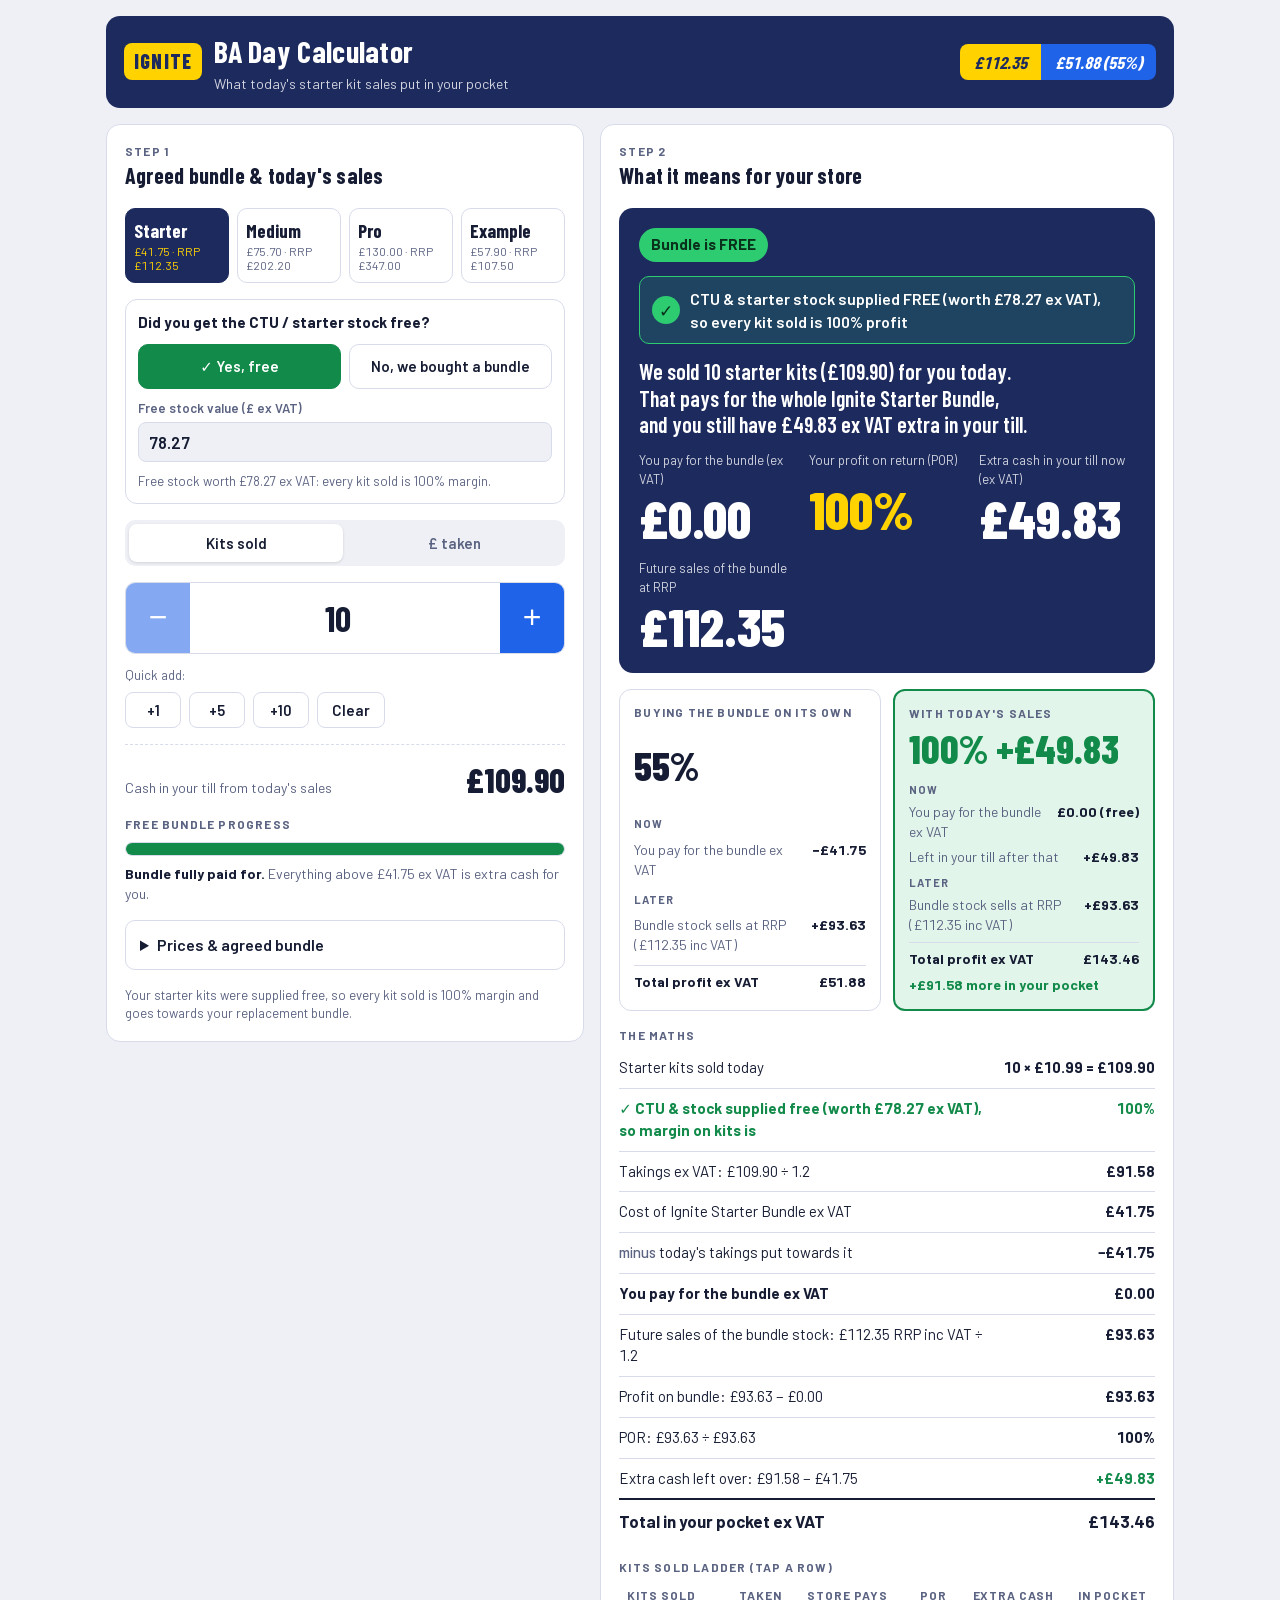
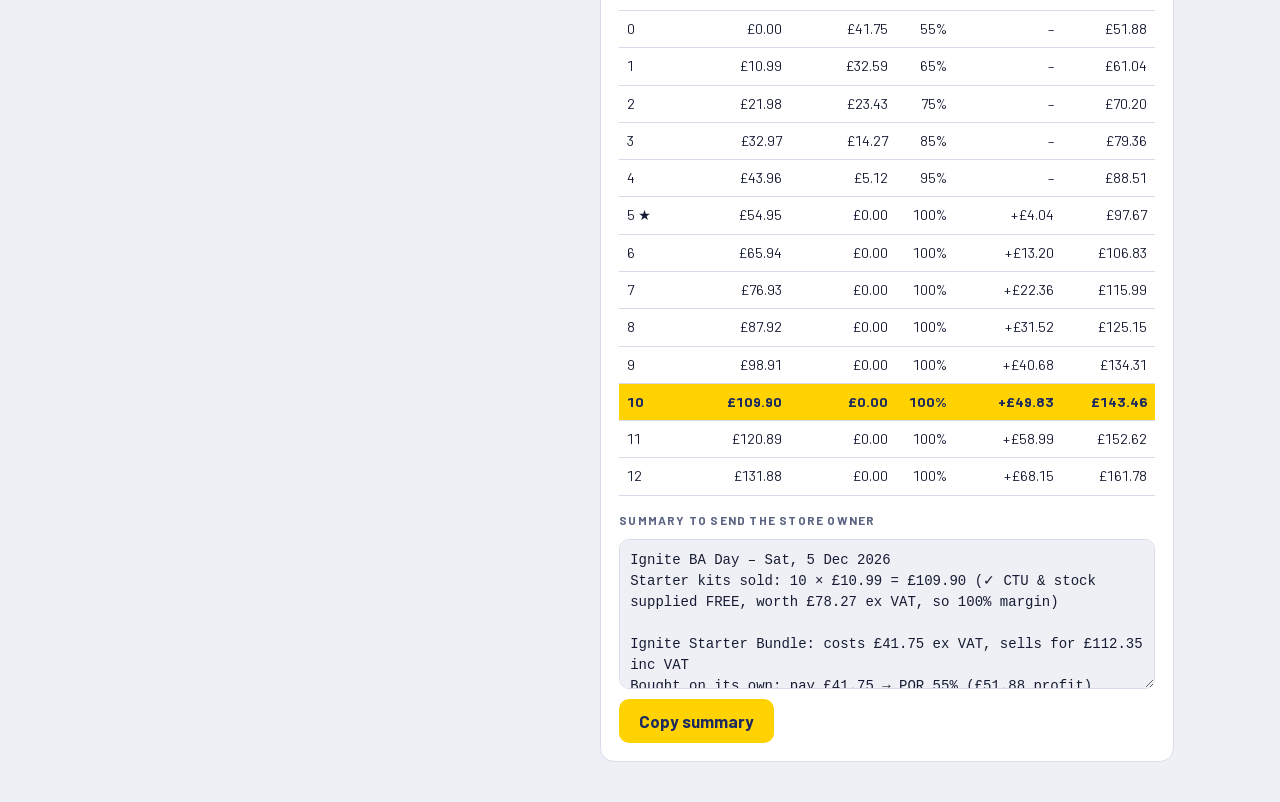
==== index.html @ 47bc9b34 "Split profit into cash now and future bundle sales at RRP The comparison cards now show what happens" ====
<!doctype html>
<html lang="en-GB">
<head>
<meta charset="utf-8">
<meta name="viewport" content="width=device-width, initial-scale=1, viewport-fit=cover">
<meta name="description" content="Ignite BA Day Calculator: what today's starter kit sales put in the retailer's pocket.">
<meta name="theme-color" content="#1d2a5e">
<meta name="mobile-web-app-capable" content="yes">
<meta name="apple-mobile-web-app-capable" content="yes">
<meta name="apple-mobile-web-app-title" content="BA Day">
<meta name="apple-mobile-web-app-status-bar-style" content="black-translucent">
<link rel="manifest" href="manifest.webmanifest">
<link rel="icon" type="image/png" sizes="32x32" href="icons/favicon-32.png">
<link rel="apple-touch-icon" href="icons/apple-touch-icon.png">
<link rel="stylesheet" href="fonts/fonts.css">
<style>
/* Keep content clear of the iPad status bar and home indicator when opened from the Home Screen. */
:root { padding: env(safe-area-inset-top, 0px) env(safe-area-inset-right, 0px) env(safe-area-inset-bottom, 0px) env(safe-area-inset-left, 0px); background: #1d2a5e; }
html, body { -webkit-text-size-adjust: 100%; }
button { touch-action: manipulation; }
</style>
</head>
<body>
<title>Ignite BA Day Calculator</title>
<style>
/* Layout: shop-floor tool. One column on phone, two on tablet: input on the left, the retailer's result on the right. */
:root {
  --navy: #1d2a5e;
  --navy-ink: #ffffff;
  --yellow: #ffd200;
  --yellow-ink: #1d2a5e;
  --blue: #1f63e8;
  --bg: #eef0f6;
  --surface: #ffffff;
  --fg: #161c33;
  --muted: #5b6382;
  --line: #d8dcea;
  --good: #128a4a;
  --good-bg: #e2f5ea;
  --warn: #9a5b00;
  --display: "Barlow Condensed", "Arial Narrow", "Roboto Condensed", sans-serif;
  --body: "Barlow", "Segoe UI", system-ui, -apple-system, sans-serif;
  --r: 14px;
}
@media (prefers-color-scheme: dark) {
  :root:not([data-theme="light"]) {
    --navy: #16204a; --navy-ink: #ffffff; --yellow: #ffd200; --yellow-ink: #16204a; --blue: #5b8dff;
    --bg: #0d1226; --surface: #161d38; --fg: #eef0fa; --muted: #9aa2c4; --line: #2a3359;
    --good: #4fd48a; --good-bg: #133626; --warn: #f2b84b; color-scheme: dark;
  }
}
:root[data-theme="dark"] {
  --navy: #16204a; --navy-ink: #ffffff; --yellow: #ffd200; --yellow-ink: #16204a; --blue: #5b8dff;
  --bg: #0d1226; --surface: #161d38; --fg: #eef0fa; --muted: #9aa2c4; --line: #2a3359;
  --good: #4fd48a; --good-bg: #133626; --warn: #f2b84b; color-scheme: dark;
}
* { box-sizing: border-box; }
[hidden] { display: none !important; }
body { background: var(--bg); color: var(--fg); font-family: var(--body); font-size: 16px; line-height: 1.45; margin: 0; }
.num { font-variant-numeric: tabular-nums; }
.wrap { max-width: 1100px; margin: 0 auto; padding-inline: 16px; padding-block: 16px 40px; display: grid; gap: 16px; }

header.bar { background: var(--navy); color: var(--navy-ink); border-radius: var(--r); padding: 14px 18px; display: flex; align-items: center; justify-content: space-between; gap: 12px; flex-wrap: wrap; }
.brand { display: flex; align-items: center; gap: 12px; }
.mark { background: var(--yellow); color: var(--yellow-ink); font-family: var(--display); font-weight: 800; font-size: 20px; letter-spacing: .06em; padding: 4px 10px; border-radius: 8px; }
header h1 { font-family: var(--display); font-weight: 700; font-size: clamp(22px, 4vw, 30px); margin: 0; letter-spacing: .01em; text-wrap: balance; }
header p { margin: 0; opacity: .8; font-size: 14px; }
.chips { display: flex; gap: 0; border-radius: 8px; overflow: hidden; font-family: var(--display); font-weight: 700; font-style: italic; font-size: 17px; }
.chips span { padding: 6px 14px; }
.chips .rrp { background: var(--yellow); color: var(--yellow-ink); }
.chips .mar { background: var(--blue); color: #fff; }

.grid { display: grid; gap: 16px; grid-template-columns: 1fr; }
@media (min-width: 860px) { .grid { grid-template-columns: minmax(0, 5fr) minmax(0, 6fr); align-items: start; } }

.panel { background: var(--surface); border: 1px solid var(--line); border-radius: var(--r); padding: 18px; display: grid; gap: 16px; min-width: 0; }
.panel h2 { font-family: var(--display); font-weight: 700; font-size: 22px; margin: 0; letter-spacing: .01em; }
.eyebrow { font-size: 12px; font-weight: 700; letter-spacing: .1em; text-transform: uppercase; color: var(--muted); }

.mode { display: grid; grid-template-columns: 1fr 1fr; background: var(--bg); border-radius: 10px; padding: 4px; gap: 4px; }
.mode button { border: 0; background: transparent; color: var(--muted); font: 600 15px var(--body); padding: 10px; border-radius: 8px; cursor: pointer; }
.mode button[aria-pressed="true"] { background: var(--surface); color: var(--fg); box-shadow: 0 1px 3px rgba(0,0,0,.12); }

.presets { display: grid; grid-template-columns: repeat(4, minmax(0, 1fr)); gap: 8px; }
@media (max-width: 520px) { .presets { grid-template-columns: repeat(2, minmax(0, 1fr)); } }
.presets button { border: 1px solid var(--line); background: var(--surface); color: var(--fg); border-radius: 10px; padding: 10px 8px; cursor: pointer; display: grid; gap: 2px; text-align: left; font-family: var(--body); }
.presets button b { font: 700 19px var(--display); }
.presets button span { font-size: 12px; color: var(--muted); font-variant-numeric: tabular-nums; }
.presets button[aria-pressed="true"] { background: var(--navy); color: var(--navy-ink); border-color: var(--navy); }
.presets button[aria-pressed="true"] span { color: var(--yellow); }
.presets.bought { grid-template-columns: repeat(3, minmax(0, 1fr)); }
.fields label.check { display: flex; align-items: center; gap: 8px; color: var(--fg); font-weight: 500; font-size: 14px; }
.fields label.check input { width: 20px; height: 20px; }
.ctu { display: grid; gap: 10px; border: 1px solid var(--line); border-radius: 12px; padding: 12px; }
.ctu .q { font-weight: 700; font-size: 15px; }
.yn { display: grid; grid-template-columns: 1fr 1fr; gap: 8px; }
.yn button { border: 1px solid var(--line); background: var(--surface); color: var(--fg); font: 600 15px var(--body); padding: 12px 8px; border-radius: 10px; cursor: pointer; }
.yn button[aria-pressed="true"].yes { background: var(--good); border-color: var(--good); color: #fff; }
.yn button[aria-pressed="true"].no { background: var(--navy); border-color: var(--navy); color: var(--navy-ink); }
.ctu .fields { padding-bottom: 0; }
.ctu .hint { margin: 0; font-size: 13px; color: var(--muted); }
.freetick { display: flex; align-items: center; gap: 10px; background: rgba(46, 204, 113, .16); border: 1px solid #2ecc71; border-radius: 10px; padding: 10px 12px; font-weight: 600; }
.freetick .tk { flex: none; width: 28px; height: 28px; border-radius: 50%; background: #2ecc71; color: #08301a; display: grid; place-items: center; font-weight: 800; font-size: 17px; }
.maths tr.tick td { color: var(--good); font-weight: 700; }
.maths tr.minus td:last-child { color: var(--warn); }
.stepper { display: grid; grid-template-columns: 64px minmax(0, 1fr) 64px; border-radius: 10px; overflow: hidden; border: 1px solid var(--line); height: 72px; }
.stepper button { border: 0; background: var(--blue); color: #fff; font-size: 32px; font-weight: 500; cursor: pointer; }
.stepper button.minus { opacity: .55; }
.stepper button.minus:hover, .stepper button.minus:focus-visible { opacity: 1; }
.stepper input { border: 0; text-align: center; font: 700 36px var(--display); color: var(--fg); background: var(--surface); width: 100%; min-width: 0; }
.money-in { display: flex; align-items: center; border: 1px solid var(--line); border-radius: 10px; height: 72px; padding-inline: 16px; background: var(--surface); }
.money-in span { font: 700 32px var(--display); color: var(--muted); }
.money-in input { border: 0; background: transparent; font: 700 36px var(--display); color: var(--fg); width: 100%; min-width: 0; padding-left: 6px; }
.quick { display: flex; flex-wrap: wrap; gap: 8px; align-items: center; }
.quick small { color: var(--muted); width: 100%; font-size: 13px; }
.quick button { border: 1px solid var(--line); background: var(--surface); color: var(--fg); font: 600 15px var(--body); padding: 8px 14px; border-radius: 8px; cursor: pointer; min-width: 56px; }
.quick button:hover { border-color: var(--blue); }
button:focus-visible, input:focus-visible { outline: 3px solid var(--yellow); outline-offset: 2px; }

.takings { display: flex; justify-content: space-between; align-items: baseline; gap: 12px; border-top: 1px dashed var(--line); padding-top: 14px; flex-wrap: wrap; }
.takings b { font: 800 34px var(--display); }
.takings span { color: var(--muted); font-size: 14px; }

.progress { display: grid; gap: 8px; }
.track { height: 14px; background: var(--bg); border-radius: 99px; overflow: hidden; border: 1px solid var(--line); }
.fill { height: 100%; background: var(--yellow); width: 0; transition: width .35s ease; }
.fill.done { background: var(--good); }
.progress p { margin: 0; font-size: 14px; color: var(--muted); }
.progress p strong { color: var(--fg); }

details.settings { border: 1px solid var(--line); border-radius: 10px; padding: 0 14px; }
details.settings summary { cursor: pointer; padding: 12px 0; font-weight: 600; }
.fields { display: grid; grid-template-columns: repeat(auto-fit, minmax(140px, 1fr)); gap: 12px; padding-bottom: 14px; }
.fields label { display: grid; gap: 4px; font-size: 13px; color: var(--muted); font-weight: 600; }
.fields input { font: 600 17px var(--body); padding: 9px 10px; border-radius: 8px; border: 1px solid var(--line); background: var(--bg); color: var(--fg); width: 100%; min-width: 0; }
.fields .full { grid-column: 1 / -1; }
.reset { justify-self: start; border: 0; background: none; color: var(--blue); font: 600 14px var(--body); cursor: pointer; padding: 0 0 12px; }

/* Result */
.hero { background: var(--navy); color: var(--navy-ink); border-radius: var(--r); padding: 20px; display: grid; gap: 14px; }
.hero .eyebrow { color: var(--yellow); }
.hero-row { display: grid; grid-template-columns: repeat(auto-fit, minmax(150px, 1fr)); gap: 14px; }
.stat { display: grid; gap: 2px; }
.stat .k { font-size: 13px; opacity: .8; }
.stat .v { font: 800 clamp(38px, 7vw, 54px) / 1 var(--display); }
.stat .v.y { color: var(--yellow); }
.status { display: inline-flex; align-items: center; gap: 8px; font-weight: 700; padding: 6px 12px; border-radius: 99px; background: var(--yellow); color: var(--yellow-ink); justify-self: start; font-size: 15px; }
.status.free { background: #2ecc71; color: #08301a; }
.headline { font-family: var(--display); font-weight: 600; font-size: 22px; line-height: 1.2; margin: 0; text-wrap: balance; }

.compare { display: grid; grid-template-columns: 1fr 1fr; gap: 12px; }
.cmp { border: 1px solid var(--line); border-radius: 12px; padding: 14px; display: grid; gap: 6px; min-width: 0; }
.cmp.today { border: 2px solid var(--good); background: var(--good-bg); }
.cmp .por { font: 800 40px / 1 var(--display); }
.cmp.today .por { color: var(--good); }
.cmp .meta { font-size: 13px; color: var(--muted); }
.cmp .lines { display: grid; gap: 4px; font-size: 14px; margin: 4px 0 0; }
.cmp .lines div { display: flex; justify-content: space-between; gap: 10px; }
.cmp .lines dt { color: var(--muted); }
.cmp .lines dd { margin: 0; font-weight: 700; white-space: nowrap; }
.cmp .lines .when { font-size: 11px; font-weight: 700; letter-spacing: .08em; text-transform: uppercase; color: var(--muted); margin-top: 4px; }
.cmp .lines .tot { border-top: 1px solid var(--line); padding-top: 6px; margin-top: 2px; }
.cmp .lines .tot dt { color: var(--fg); font-weight: 700; }
.cmp .lift { font-weight: 700; color: var(--good); font-size: 14px; }

.maths { width: 100%; border-collapse: collapse; font-size: 15px; }
.maths td { padding: 9px 0; border-bottom: 1px solid var(--line); vertical-align: top; }
.maths td:last-child { text-align: right; font-weight: 700; white-space: nowrap; padding-left: 12px; }
.maths tr.total td { border-bottom: 0; border-top: 2px solid var(--fg); font-size: 17px; }
.maths .op { color: var(--muted); font-weight: 500; }
.maths tr.plus td:last-child { color: var(--good); }

.ladder-wrap { overflow-x: auto; }
.ladder { width: 100%; border-collapse: collapse; font-size: 14px; min-width: 460px; }
.ladder th { text-align: right; font-size: 12px; text-transform: uppercase; letter-spacing: .08em; color: var(--muted); padding: 6px 8px; border-bottom: 1px solid var(--line); }
.ladder th:first-child, .ladder td:first-child { text-align: left; }
.ladder td { text-align: right; padding: 8px; border-bottom: 1px solid var(--line); }
.ladder tr.cur td { background: var(--yellow); color: var(--yellow-ink); font-weight: 700; }
.ladder tr { cursor: pointer; }
.ladder tr:hover td { background: var(--bg); }
.ladder tr.cur:hover td { background: var(--yellow); }

.share { display: flex; gap: 10px; flex-wrap: wrap; align-items: center; }
.btn { border: 0; background: var(--yellow); color: var(--yellow-ink); font: 700 17px var(--body); padding: 12px 20px; border-radius: 10px; cursor: pointer; }
.btn.ghost { background: transparent; color: var(--fg); border: 1px solid var(--line); }
.toast { font-size: 14px; color: var(--good); font-weight: 600; }
textarea#summary { width: 100%; min-height: 150px; font: 14px/1.5 ui-monospace, Menlo, Consolas, monospace; border: 1px solid var(--line); border-radius: 10px; padding: 10px; background: var(--bg); color: var(--fg); resize: vertical; }
.note { font-size: 13px; color: var(--muted); margin: 0; }
@media (prefers-reduced-motion: reduce) { .fill { transition: none; } }
@media (max-width: 420px) { .compare { grid-template-columns: 1fr; } }
</style>

<div class="wrap">
  <header class="bar">
    <div class="brand">
      <span class="mark">IGNITE</span>
      <div>
        <h1>BA Day Calculator</h1>
        <p>What today's starter kit sales put in your pocket</p>
      </div>
    </div>
    <div class="chips num" aria-label="Agreed bundle">
      <span class="rrp" id="chipRrp">£107.50</span><span class="mar" id="chipMar">£49.60 (46%)</span>
    </div>
  </header>

  <div class="grid">
    <!-- INPUT -->
    <section class="panel" aria-labelledby="inTitle">
      <div>
        <div class="eyebrow">Step 1</div>
        <h2 id="inTitle">Agreed bundle &amp; today's sales</h2>
      </div>

      <div class="presets" role="group" aria-label="Agreed bundle">
        <button type="button" data-preset="starter"><b>Starter</b><span>£41.75 · RRP £112.35</span></button>
        <button type="button" data-preset="medium"><b>Medium</b><span>£75.70 · RRP £202.20</span></button>
        <button type="button" data-preset="pro"><b>Pro</b><span>£130.00 · RRP £347.00</span></button>
        <button type="button" data-preset="example"><b>Example</b><span>£57.90 · RRP £107.50</span></button>
      </div>

      <div class="ctu">
        <div class="q">Did you get the CTU / starter stock free?</div>
        <div class="yn" role="group" aria-label="Was the CTU stock free">
          <button type="button" class="yes" id="freeYes" aria-pressed="true">✓ Yes, free</button>
          <button type="button" class="no" id="freeNo" aria-pressed="false">No, we bought a bundle</button>
        </div>
        <div class="fields" id="freeFields">
          <label><span>Free stock value (£<span class="vatlbl"> ex VAT</span>)</span>
            <input id="ctuCost" type="number" inputmode="decimal" step="0.01" min="0" value="78.27">
          </label>
        </div>
        <div id="boughtBox" hidden style="display:grid;gap:8px">
          <div class="q">Which bundle did you buy?</div>
          <div class="presets bought" role="group" aria-label="Bundle the store bought">
            <button type="button" data-bought="starter"><b>Starter</b><span>£41.75 · 55%</span></button>
            <button type="button" data-bought="medium"><b>Medium</b><span>£75.70 · 55%</span></button>
            <button type="button" data-bought="pro"><b>Pro</b><span>£130.00 · 55%</span></button>
          </div>
        </div>
        <p class="hint" id="ctuHint"></p>
      </div>

      <div class="mode" role="group" aria-label="How to enter sales">
        <button type="button" id="modeKits" aria-pressed="true">Kits sold</button>
        <button type="button" id="modeCash" aria-pressed="false">£ taken</button>
      </div>

      <div id="kitsBox" class="stack" style="display:grid;gap:12px">
        <div class="stepper">
          <button type="button" class="minus" id="kitMinus" aria-label="One less kit">−</button>
          <input id="kits" type="number" inputmode="numeric" min="0" step="1" value="10" aria-label="Starter kits sold">
          <button type="button" id="kitPlus" aria-label="One more kit">+</button>
        </div>
        <div class="quick">
          <small>Quick add:</small>
          <button type="button" data-add="1">+1</button>
          <button type="button" data-add="5">+5</button>
          <button type="button" data-add="10">+10</button>
          <button type="button" data-set="0">Clear</button>
        </div>
      </div>

      <div id="cashBox" hidden style="display:grid;gap:12px">
        <label class="money-in" for="cash"><span>£</span>
          <input id="cash" type="number" inputmode="decimal" min="0" step="0.01" value="30" aria-label="Value of stock sold in pounds">
        </label>
        <div class="quick">
          <small>Quick set:</small>
          <button type="button" data-cash="30">£30</button>
          <button type="button" data-cash="57.9">£57.90</button>
          <button type="button" data-cash="100">£100</button>
          <button type="button" data-cash="0">Clear</button>
        </div>
      </div>

      <div class="takings">
        <span>Cash in your till from today's sales</span>
        <b class="num" id="takings">£109.90</b>
      </div>

      <div class="progress">
        <div class="eyebrow">Free bundle progress</div>
        <div class="track" role="progressbar" aria-label="Progress to a free bundle" aria-valuemin="0" aria-valuemax="100" id="track"><div class="fill" id="fill"></div></div>
        <p id="progressText"></p>
      </div>

      <details class="settings">
        <summary>Prices &amp; agreed bundle</summary>
        <div class="fields">
          <label class="full">Agreed bundle
            <input id="bName" type="text" value="Ignite Starter Bundle">
          </label>
          <label>Kit retail price (£)
            <input id="kitPrice" type="number" inputmode="decimal" step="0.01" min="0" value="10.99">
          </label>
          <label><span>Bundle cost to store (£<span class="vatlbl"> ex VAT</span>)</span>
            <input id="bCost" type="number" inputmode="decimal" step="0.01" min="0" value="41.75">
          </label>
          <label><span>Bundle sells for / RRP (£<span class="vatlbl"> inc VAT</span>)</span>
            <input id="bRrp" type="number" inputmode="decimal" step="0.01" min="0" value="112.35">
          </label>
          <label class="full check"><input id="vat" type="checkbox" checked> VAT-registered store (margin worked ex VAT, like Vape Local)</label>
          <label>Store name (for summary)
            <input id="store" type="text" placeholder="e.g. Costcutter High St">
          </label>
        </div>
      </details>
      <p class="note" id="note"></p>
    </section>

    <!-- RESULT -->
    <section class="panel" aria-labelledby="outTitle" aria-live="polite">
      <div>
        <div class="eyebrow">Step 2</div>
        <h2 id="outTitle">What it means for your store</h2>
      </div>

      <div class="hero">
        <span class="status" id="status">Bundle part paid</span>
        <div class="freetick" id="freeTick"><span class="tk">✓</span><span id="freeTickText"></span></div>
        <p class="headline" id="headline"></p>
        <div class="hero-row">
          <div class="stat"><span class="k">You pay for the bundle<span class="vatlbl"> (ex VAT)</span></span><span class="v num" id="pays">£0.00</span></div>
          <div class="stat"><span class="k">Your profit on return (POR)</span><span class="v y num" id="por">100%</span></div>
          <div class="stat"><span class="k">Extra cash in your till now<span class="vatlbl"> (ex VAT)</span></span><span class="v num" id="extra">£0.00</span></div>
          <div class="stat"><span class="k">Future sales of the bundle at RRP</span><span class="v num" id="future">£0.00</span></div>
        </div>
      </div>

      <div class="compare">
        <div class="cmp">
          <span class="eyebrow">Buying the bundle on its own</span>
          <span class="por num" id="basePor">46%</span>
          <dl class="lines num" id="baseMeta"></dl>
        </div>
        <div class="cmp today">
          <span class="eyebrow">With today's sales</span>
          <span class="por num" id="todayPor">100%</span>
          <dl class="lines num" id="todayMeta"></dl>
          <span class="lift num" id="lift"></span>
        </div>
      </div>

      <div>
        <div class="eyebrow" style="margin-bottom:4px">The maths</div>
        <table class="maths num"><tbody id="maths"></tbody></table>
      </div>

      <div>
        <div class="eyebrow" style="margin-bottom:4px">Kits sold ladder (tap a row)</div>
        <div class="ladder-wrap">
          <table class="ladder num">
            <thead><tr><th>Kits sold</th><th>Taken</th><th>Store pays</th><th>POR</th><th>Extra cash</th><th>In pocket</th></tr></thead>
            <tbody id="ladder"></tbody>
          </table>
        </div>
      </div>

      <div style="display:grid;gap:10px">
        <div class="eyebrow">Summary to send the store owner</div>
        <textarea id="summary" readonly aria-label="Summary text"></textarea>
        <div class="share">
          <button type="button" class="btn" id="copy">Copy summary</button>
          <span class="toast" id="toast" role="status"></span>
        </div>
      </div>
    </section>
  </div>
</div>

<script>
(function () {
  var PRESETS = {
    starter: { bName: "Ignite Starter Bundle", bCost: 41.75, bRrp: 112.35, vat: true },
    medium: { bName: "Ignite Medium Bundle", bCost: 75.70, bRrp: 202.20, vat: true },
    pro: { bName: "Ignite Pro Bundle", bCost: 130.00, bRrp: 347.00, vat: true },
    example: { bName: "Example bundle", bCost: 57.90, bRrp: 107.50, vat: false }
  };
  var $ = function (id) { return document.getElementById(id); };
  var state = { mode: "kits", kits: 10, cash: 30, free: true, bought: "starter" };

  function load() {
    try {
      var s = JSON.parse(localStorage.getItem("ignite-ba-calc") || "null");
      if (!s) return;
      ["kitPrice", "bCost", "bRrp", "bName", "store", "ctuCost"].forEach(function (k) { if (s[k] != null) $(k).value = s[k]; });
      if (s.free != null) state.free = s.free;
      if (s.bought && PRESETS[s.bought]) state.bought = s.bought;
      if (s.vat != null) $("vat").checked = s.vat;
      if (s.mode) state.mode = s.mode;
      if (s.kits != null) state.kits = s.kits;
      if (s.cash != null) state.cash = s.cash;
    } catch (e) {}
  }
  function save() {
    try {
      localStorage.setItem("ignite-ba-calc", JSON.stringify({
        kitPrice: $("kitPrice").value, bCost: $("bCost").value, bRrp: $("bRrp").value,
        bName: $("bName").value, store: $("store").value, vat: $("vat").checked,
        ctuCost: $("ctuCost").value, free: state.free, bought: state.bought,
        mode: state.mode, kits: state.kits, cash: state.cash
      }));
    } catch (e) {}
  }

  function num(v) { var n = parseFloat(v); return isFinite(n) && n > 0 ? n : 0; }
  function gbp(n) { return "£" + n.toFixed(2).replace(/\B(?=(\d{3})+(?!\d))/g, ","); }
  function pct(n) { return Math.round(n * 100) + "%"; }
  function round2(n) { return Math.round(n * 100) / 100; }

  // Core maths: BA takings go towards the agreed bundle.
  // VAT basis (as Vape Local): cost is ex VAT, RRP and kit takings are inc VAT, so both are divided by 1.2.
  function calc(sales, p) {
    var v = p.vat ? 1.2 : 1;
    var net = round2(sales / v), rrpNet = round2(p.rrp / v);
    var pays = Math.max(0, round2(p.cost - net));
    var extra = Math.max(0, round2(net - p.cost));
    var bundleProfit = round2(rrpNet - pays);
    var por = rrpNet > 0 ? bundleProfit / rrpNet : 0;
    // If the store bought its first stock as a bundle, the kits sold cost it the bundle's cost share
    // (e.g. 45% of ex-VAT retail at 55% margin): take that off what it keeps.
    var stockCost = p.free ? 0 : round2(net * p.costRatio);
    return { sales: sales, net: net, rrpNet: rrpNet, pays: pays, extra: extra, bundleProfit: bundleProfit, por: por, stockCost: stockCost, total: round2(bundleProfit + extra - stockCost) };
  }

  function prices() {
    return { kit: num($("kitPrice").value), cost: num($("bCost").value), rrp: num($("bRrp").value), name: $("bName").value.trim() || "agreed bundle", vat: $("vat").checked,
      free: state.free, ctuCost: num($("ctuCost").value), bought: PRESETS[state.bought],
      costRatio: PRESETS[state.bought].bCost / (PRESETS[state.bought].bRrp / 1.2) };
  }

  function render() {
    var p = prices();
    var kitsLine = state.mode === "kits";
    var sales = kitsLine ? round2(state.kits * p.kit) : round2(state.cash);
    var r = calc(sales, p);
    var base = calc(0, p);
    var V = p.vat ? 1.2 : 1, kitNet = p.kit / V, ex = p.vat ? " ex VAT" : "";
    var kitsToFree = kitNet > 0 ? Math.ceil(p.cost / kitNet - 1e-9) : 0;
    document.querySelectorAll(".vatlbl").forEach(function (e) { e.hidden = !p.vat; });
    document.querySelectorAll("[data-preset]").forEach(function (b) {
      var q = PRESETS[b.dataset.preset];
      b.setAttribute("aria-pressed", Math.abs(p.cost - q.bCost) < .005 && Math.abs(p.rrp - q.bRrp) < .005 && p.vat === q.vat);
    });

    var kitMargin = p.free ? 1 : 1 - p.costRatio;
    var kitCost = round2(kitNet * p.costRatio), kitProfit = round2(r.net - r.stockCost);
    $("freeFields").hidden = !p.free;
    $("boughtBox").hidden = p.free;
    document.querySelectorAll("[data-bought]").forEach(function (b) { b.setAttribute("aria-pressed", b.dataset.bought === state.bought); });
    $("freeYes").setAttribute("aria-pressed", p.free);
    $("freeNo").setAttribute("aria-pressed", !p.free);
    $("ctuHint").textContent = p.free
      ? "Free stock worth " + gbp(p.ctuCost) + ex + ": every kit sold is 100% margin."
      : "Your kits came from the " + p.bought.bName + " (" + gbp(p.bought.bCost) + " ex VAT), so each kit sold makes " + pct(kitMargin) + " margin: " + gbp(round2(kitNet - kitCost)) + ex + " a kit.";
    $("freeTick").hidden = !p.free;
    $("freeTickText").textContent = "CTU & starter stock supplied FREE (worth " + gbp(p.ctuCost) + ex + "), so every kit sold is 100% profit";
    $("note").textContent = p.free
      ? "Your starter kits were supplied free, so every kit sold is 100% margin and goes towards your replacement bundle."
      : "You bought your first stock as a bundle, so you keep its margin on every kit sold. Today's takings still go towards your replacement bundle.";

    $("chipRrp").textContent = gbp(p.rrp);
    $("chipMar").textContent = gbp(base.bundleProfit) + " (" + pct(base.por) + ")";
    $("takings").textContent = gbp(sales);

    // progress
    var frac = p.cost > 0 ? Math.min(1, r.net / p.cost) : 1;
    $("fill").style.width = (frac * 100) + "%";
    $("fill").classList.toggle("done", frac >= 1);
    $("track").setAttribute("aria-valuenow", Math.round(frac * 100));
    var left = round2(p.cost - r.net);
    if (left > 0) {
      var kitsLeft = kitNet > 0 ? Math.ceil(left / kitNet - 1e-9) : 0;
      $("progressText").innerHTML = "<strong>" + gbp(left) + ex + "</strong> to go. Sell <strong>" + kitsLeft + " more kit" + (kitsLeft === 1 ? "" : "s") + "</strong> and your bundle is free (" + kitsToFree + " kits covers it).";
    } else {
      $("progressText").innerHTML = "<strong>Bundle fully paid for.</strong> Everything above " + gbp(p.cost) + ex + " is extra cash for you.";
    }

    // hero
    var st = $("status");
    if (r.pays === 0 && p.cost > 0) { st.textContent = "Bundle is FREE"; st.className = "status free"; }
    else if (sales > 0) { st.textContent = "Bundle part paid"; st.className = "status"; }
    else { st.textContent = "No sales yet today"; st.className = "status"; }

    var unit = kitsLine ? state.kits + " starter kit" + (state.kits === 1 ? "" : "s") + " (" + gbp(sales) + ")" : gbp(sales) + " of stock";
    var head;
    if (sales <= 0) head = "Bought on its own, the " + p.name + " costs you " + gbp(p.cost) + ex + " and makes you " + pct(base.por) + " POR.";
    else if (r.pays > 0) head = "We sold " + unit + " for you today. Put that towards the " + p.name + " and you pay only " + gbp(r.pays) + ex + " for stock that sells for " + gbp(p.rrp) + ".";
    else head = "We sold " + unit + " for you today. That pays for the whole " + p.name + ", and you still have " + gbp(r.extra) + ex + " extra in your till.";
    $("headline").textContent = head;

    $("pays").textContent = gbp(r.pays);
    $("por").textContent = pct(r.por);
    $("extra").textContent = gbp(r.extra);

    // compare
    $("basePor").textContent = pct(base.por);
    // Now = cash in the till today; later = selling the bundle stock at RRP.
    function lines(x, isBase) {
      var L = [["Now", null, "when"]];
      L.push(["You pay for the bundle" + ex, x.pays > 0 ? "−" + gbp(x.pays) : "£0.00 (free)"]);
      if (!isBase && x.extra > 0) L.push(["Left in your till after that", "+" + gbp(x.extra)]);
      L.push(["Later", null, "when"]);
      L.push(["Bundle stock sells at RRP" + (p.vat ? " (" + gbp(p.rrp) + " inc VAT)" : ""), "+" + gbp(x.rrpNet)]);
      if (!p.free && x.stockCost > 0) L.push(["Cost of kits sold today", "−" + gbp(x.stockCost)]);
      L.push(["Total profit" + ex, gbp(isBase ? x.bundleProfit : x.total), "tot"]);
      return L.map(function (l) {
        return l[2] === "when" ? "<div class='when'>" + l[0] + "</div>" : "<div class='" + (l[2] || "") + "'><dt>" + l[0] + "</dt><dd>" + l[1] + "</dd></div>";
      }).join("");
    }
    $("baseMeta").innerHTML = lines(base, true);
    $("todayPor").textContent = pct(r.por) + (r.extra > 0 ? " +" + gbp(r.extra) : "");
    $("todayMeta").innerHTML = lines(r, false);
    $("future").textContent = gbp(p.rrp);
    var lift = round2(r.total - base.bundleProfit);
    $("lift").textContent = lift > 0 ? "+" + gbp(lift) + " more in your pocket" : "";

    // maths table
    var rows = [];
    if (kitsLine) rows.push(["Starter kits sold today", state.kits + " × " + gbp(p.kit) + " = " + gbp(sales)]);
    else rows.push(["Stock sold today", gbp(sales)]);
    if (p.free) rows.push(["✓ CTU & stock supplied free (worth " + gbp(p.ctuCost) + ex + "), so margin on kits is", "100%", "tick"]);
    else {
      rows.push(["Kits came from your " + p.bought.bName + ", so margin on kits is", pct(kitMargin)]);
    }
    if (p.vat) rows.push(["Takings ex VAT: " + gbp(sales) + " ÷ 1.2", gbp(r.net)]);
    rows.push(["Cost of " + p.name + ex, gbp(p.cost)]);
    rows.push(["<span class='op'>minus</span> today's takings put towards it", "−" + gbp(Math.min(r.net, p.cost))]);
    rows.push(["<b>You pay for the bundle" + ex + "</b>", gbp(r.pays)]);
    if (p.vat) rows.push(["Future sales of the bundle stock: " + gbp(p.rrp) + " RRP inc VAT ÷ 1.2", gbp(r.rrpNet)]);
    else rows.push(["Future sales of the bundle stock at RRP", gbp(p.rrp)]);
    rows.push(["Profit on bundle: " + gbp(r.rrpNet) + " − " + gbp(r.pays), gbp(r.bundleProfit)]);
    rows.push(["POR: " + gbp(r.bundleProfit) + " ÷ " + gbp(r.rrpNet), pct(r.por)]);
    if (r.extra > 0) rows.push(["Extra cash left over: " + gbp(r.net) + " − " + gbp(p.cost), "+" + gbp(r.extra), "plus"]);
    if (!p.free && r.stockCost > 0) rows.push(["<span class='op'>minus</span> cost of kits sold (" + gbp(kitCost) + " each, from your " + p.bought.bName + ")", "−" + gbp(r.stockCost), "minus"]);
    rows.push(["<b>Total in your pocket" + ex + "</b>", gbp(r.total), "total"]);
    if (!p.free && r.net > 0) {
      rows.push(["That's the usual bundle margin", gbp(base.bundleProfit)]);
      rows.push(["<span class='op'>plus</span> margin on today's kits on top: " + gbp(r.net) + " × " + pct(kitMargin), "+" + gbp(kitProfit), "plus"]);
    }
    $("maths").innerHTML = rows.map(function (rw) {
      return "<tr class='" + (rw[2] || "") + "'><td>" + rw[0] + "</td><td>" + rw[1] + "</td></tr>";
    }).join("");

    // ladder
    var maxK = Math.max(12, kitsToFree + 4, kitsLine ? state.kits : 0);
    var steps = [];
    for (var k = 0; k <= maxK; k++) {
      if (maxK > 16 && k > 12 && k % 5 !== 0 && k !== (kitsLine ? state.kits : -1) && k !== maxK) continue;
      steps.push(k);
    }
    $("ladder").innerHTML = steps.map(function (k) {
      var x = calc(round2(k * p.kit), p);
      var cur = kitsLine && k === state.kits ? " class='cur'" : "";
      return "<tr data-k='" + k + "'" + cur + "><td>" + k + (k === kitsToFree ? " ★" : "") + "</td><td>" + gbp(x.sales) + "</td><td>" + gbp(x.pays) + "</td><td>" + pct(x.por) + "</td><td>" + (x.extra > 0 ? "+" + gbp(x.extra) : "–") + "</td><td>" + gbp(x.total) + "</td></tr>";
    }).join("");

    // summary
    var store = $("store").value.trim();
    var d = new Date().toLocaleDateString("en-GB", { weekday: "short", day: "numeric", month: "short", year: "numeric" });
    var lines = [
      "Ignite BA Day" + (store ? " – " + store : "") + " – " + d,
      (kitsLine ? "Starter kits sold: " + state.kits + " × " + gbp(p.kit) + " = " + gbp(sales) : "Stock sold: " + gbp(sales)) + (p.free ? " (✓ CTU & stock supplied FREE, worth " + gbp(p.ctuCost) + ex + ", so 100% margin)" : " (kits from your " + p.bought.bName + ", " + pct(kitMargin) + " margin = " + gbp(kitProfit) + ex + " profit on today's sales)"),
      "",
      p.name + ": costs " + gbp(p.cost) + ex + ", sells for " + gbp(p.rrp) + (p.vat ? " inc VAT" : ""),
      "Bought on its own: pay " + gbp(p.cost) + " → POR " + pct(base.por) + " (" + gbp(base.bundleProfit) + " profit)",
      "With today's sales: pay " + gbp(r.pays) + " → POR " + pct(r.por) + (r.extra > 0 ? " plus " + gbp(r.extra) + " extra in the till" : ""),
      "  Now: " + (r.extra > 0 ? gbp(r.extra) + " left in your till" : "pay " + gbp(r.pays)) + " | Later: bundle stock sells for " + gbp(p.rrp) + " at RRP",
      (!p.free && r.stockCost > 0 ? "Less cost of kits sold: " + gbp(r.stockCost) : ""),
      "Total in your pocket: " + gbp(r.total) + ex + (lift > 0 ? " (" + gbp(lift) + " more than buying the bundle normally)" : "")
    ];
    $("summary").value = lines.join("\n");

    // inputs reflect state
    if (document.activeElement !== $("kits")) $("kits").value = state.kits;
    if (document.activeElement !== $("cash")) $("cash").value = state.cash;
    save();
  }

  function setMode(m) {
    state.mode = m;
    $("modeKits").setAttribute("aria-pressed", m === "kits");
    $("modeCash").setAttribute("aria-pressed", m === "cash");
    $("kitsBox").hidden = m !== "kits";
    $("cashBox").hidden = m !== "cash";
    render();
  }
  function setKits(n) { state.kits = Math.max(0, Math.round(n) || 0); render(); }

  $("modeKits").addEventListener("click", function () { setMode("kits"); });
  $("modeCash").addEventListener("click", function () { setMode("cash"); });
  $("kitPlus").addEventListener("click", function () { setKits(state.kits + 1); });
  $("kitMinus").addEventListener("click", function () { setKits(state.kits - 1); });
  $("kits").addEventListener("input", function () { state.kits = Math.max(0, Math.floor(num(this.value))); render(); });
  $("kits").addEventListener("blur", function () { this.value = state.kits; });
  $("cash").addEventListener("input", function () { state.cash = round2(num(this.value)); render(); });
  $("cash").addEventListener("blur", function () { this.value = state.cash; });
  document.querySelectorAll("[data-add]").forEach(function (b) { b.addEventListener("click", function () { setKits(state.kits + +b.dataset.add); }); });
  document.querySelectorAll("[data-set]").forEach(function (b) { b.addEventListener("click", function () { setKits(+b.dataset.set); }); });
  document.querySelectorAll("[data-cash]").forEach(function (b) { b.addEventListener("click", function () { state.cash = +b.dataset.cash; render(); }); });
  ["kitPrice", "bCost", "bRrp", "bName", "store"].forEach(function (id) { $(id).addEventListener("input", render); });
  $("vat").addEventListener("change", render);
  $("ctuCost").addEventListener("input", render);
  document.querySelectorAll("[data-bought]").forEach(function (b) { b.addEventListener("click", function () { state.bought = b.dataset.bought; render(); }); });
  $("freeYes").addEventListener("click", function () { state.free = true; render(); });
  $("freeNo").addEventListener("click", function () { state.free = false; render(); });
  document.querySelectorAll("[data-preset]").forEach(function (b) {
    b.addEventListener("click", function () {
      var q = PRESETS[b.dataset.preset];
      $("bName").value = q.bName; $("bCost").value = q.bCost.toFixed(2); $("bRrp").value = q.bRrp.toFixed(2); $("vat").checked = q.vat;
      render();
    });
  });
  $("ladder").addEventListener("click", function (e) {
    var tr = e.target.closest("tr[data-k]");
    if (!tr) return;
    if (state.mode !== "kits") setMode("kits");
    setKits(+tr.dataset.k);
  });
  $("copy").addEventListener("click", function () {
    var t = $("summary").value;
    function done(msg) { $("toast").textContent = msg; setTimeout(function () { $("toast").textContent = ""; }, 2500); }
    try {
      navigator.clipboard.writeText(t).then(function () { done("Copied"); }, function () { $("summary").select(); done("Text selected, copy it from the box"); });
    } catch (e) { $("summary").select(); done("Text selected, copy it from the box"); }
  });

  load();
  setMode(state.mode);
})();
</script>

<script>
if ("serviceWorker" in navigator && location.protocol !== "file:") {
  window.addEventListener("load", function () {
    var hadController = !!navigator.serviceWorker.controller;
    navigator.serviceWorker.register("sw.js").catch(function () {});
    // When a new version is installed, reload once so the BA is on the latest maths.
    navigator.serviceWorker.addEventListener("controllerchange", function () {
      if (hadController) location.reload();
    });
  });
}
</script>
</body>
</html>
---- fonts/fonts.css ----
/* Barlow & Barlow Condensed (latin), SIL Open Font License. Self-hosted so the app works offline. */
@font-face {
  font-family: 'Barlow';
  font-style: normal;
  font-weight: 400;
  font-display: swap;
  src: url(Barlow-400.woff2) format('woff2');
  unicode-range: U+0000-00FF, U+0131, U+0152-0153, U+02BB-02BC, U+02C6, U+02DA, U+02DC, U+0304, U+0308, U+0329, U+2000-206F, U+20AC, U+2122, U+2191, U+2193, U+2212, U+2215, U+FEFF, U+FFFD;
}
@font-face {
  font-family: 'Barlow';
  font-style: normal;
  font-weight: 500;
  font-display: swap;
  src: url(Barlow-500.woff2) format('woff2');
  unicode-range: U+0000-00FF, U+0131, U+0152-0153, U+02BB-02BC, U+02C6, U+02DA, U+02DC, U+0304, U+0308, U+0329, U+2000-206F, U+20AC, U+2122, U+2191, U+2193, U+2212, U+2215, U+FEFF, U+FFFD;
}
@font-face {
  font-family: 'Barlow';
  font-style: normal;
  font-weight: 600;
  font-display: swap;
  src: url(Barlow-600.woff2) format('woff2');
  unicode-range: U+0000-00FF, U+0131, U+0152-0153, U+02BB-02BC, U+02C6, U+02DA, U+02DC, U+0304, U+0308, U+0329, U+2000-206F, U+20AC, U+2122, U+2191, U+2193, U+2212, U+2215, U+FEFF, U+FFFD;
}
@font-face {
  font-family: 'Barlow';
  font-style: normal;
  font-weight: 700;
  font-display: swap;
  src: url(Barlow-700.woff2) format('woff2');
  unicode-range: U+0000-00FF, U+0131, U+0152-0153, U+02BB-02BC, U+02C6, U+02DA, U+02DC, U+0304, U+0308, U+0329, U+2000-206F, U+20AC, U+2122, U+2191, U+2193, U+2212, U+2215, U+FEFF, U+FFFD;
}
@font-face {
  font-family: 'Barlow Condensed';
  font-style: normal;
  font-weight: 600;
  font-display: swap;
  src: url(BarlowCondensed-600.woff2) format('woff2');
  unicode-range: U+0000-00FF, U+0131, U+0152-0153, U+02BB-02BC, U+02C6, U+02DA, U+02DC, U+0304, U+0308, U+0329, U+2000-206F, U+20AC, U+2122, U+2191, U+2193, U+2212, U+2215, U+FEFF, U+FFFD;
}
@font-face {
  font-family: 'Barlow Condensed';
  font-style: normal;
  font-weight: 700;
  font-display: swap;
  src: url(BarlowCondensed-700.woff2) format('woff2');
  unicode-range: U+0000-00FF, U+0131, U+0152-0153, U+02BB-02BC, U+02C6, U+02DA, U+02DC, U+0304, U+0308, U+0329, U+2000-206F, U+20AC, U+2122, U+2191, U+2193, U+2212, U+2215, U+FEFF, U+FFFD;
}
@font-face {
  font-family: 'Barlow Condensed';
  font-style: normal;
  font-weight: 800;
  font-display: swap;
  src: url(BarlowCondensed-800.woff2) format('woff2');
  unicode-range: U+0000-00FF, U+0131, U+0152-0153, U+02BB-02BC, U+02C6, U+02DA, U+02DC, U+0304, U+0308, U+0329, U+2000-206F, U+20AC, U+2122, U+2191, U+2193, U+2212, U+2215, U+FEFF, U+FFFD;
}
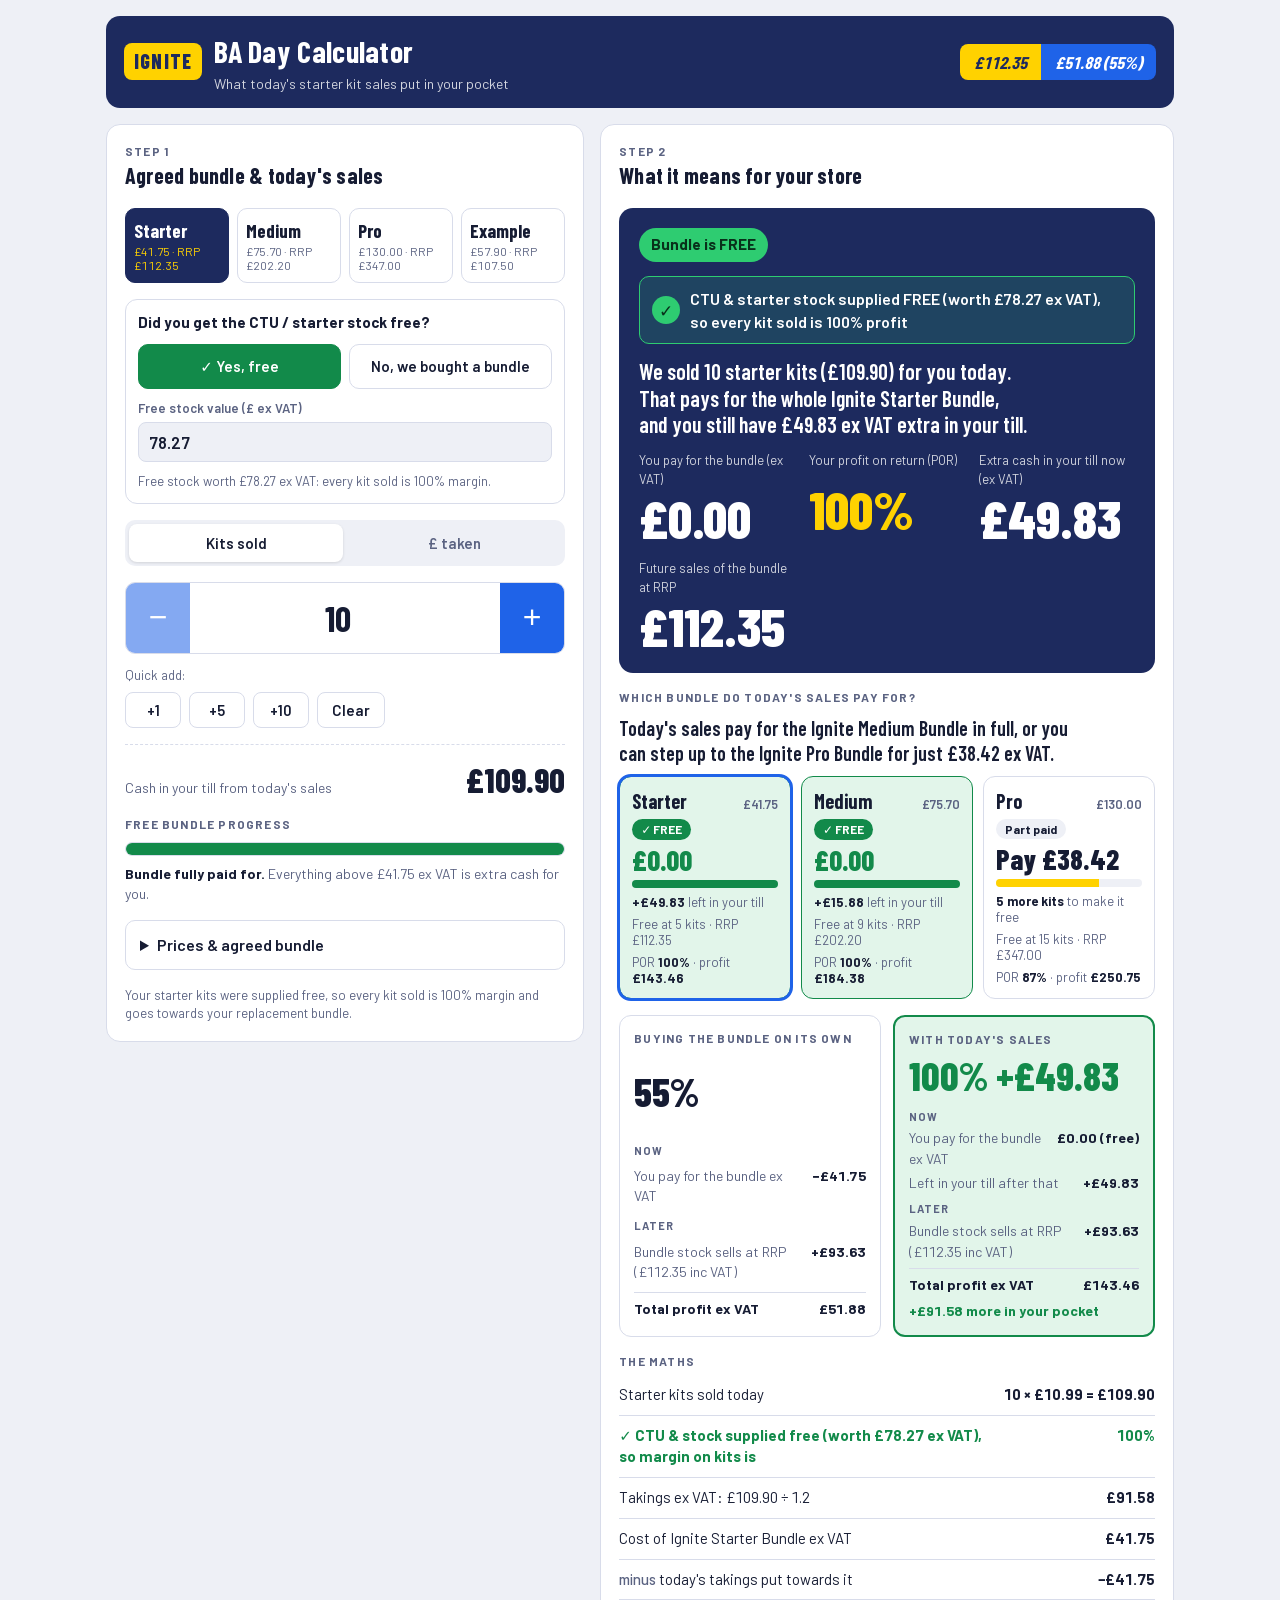
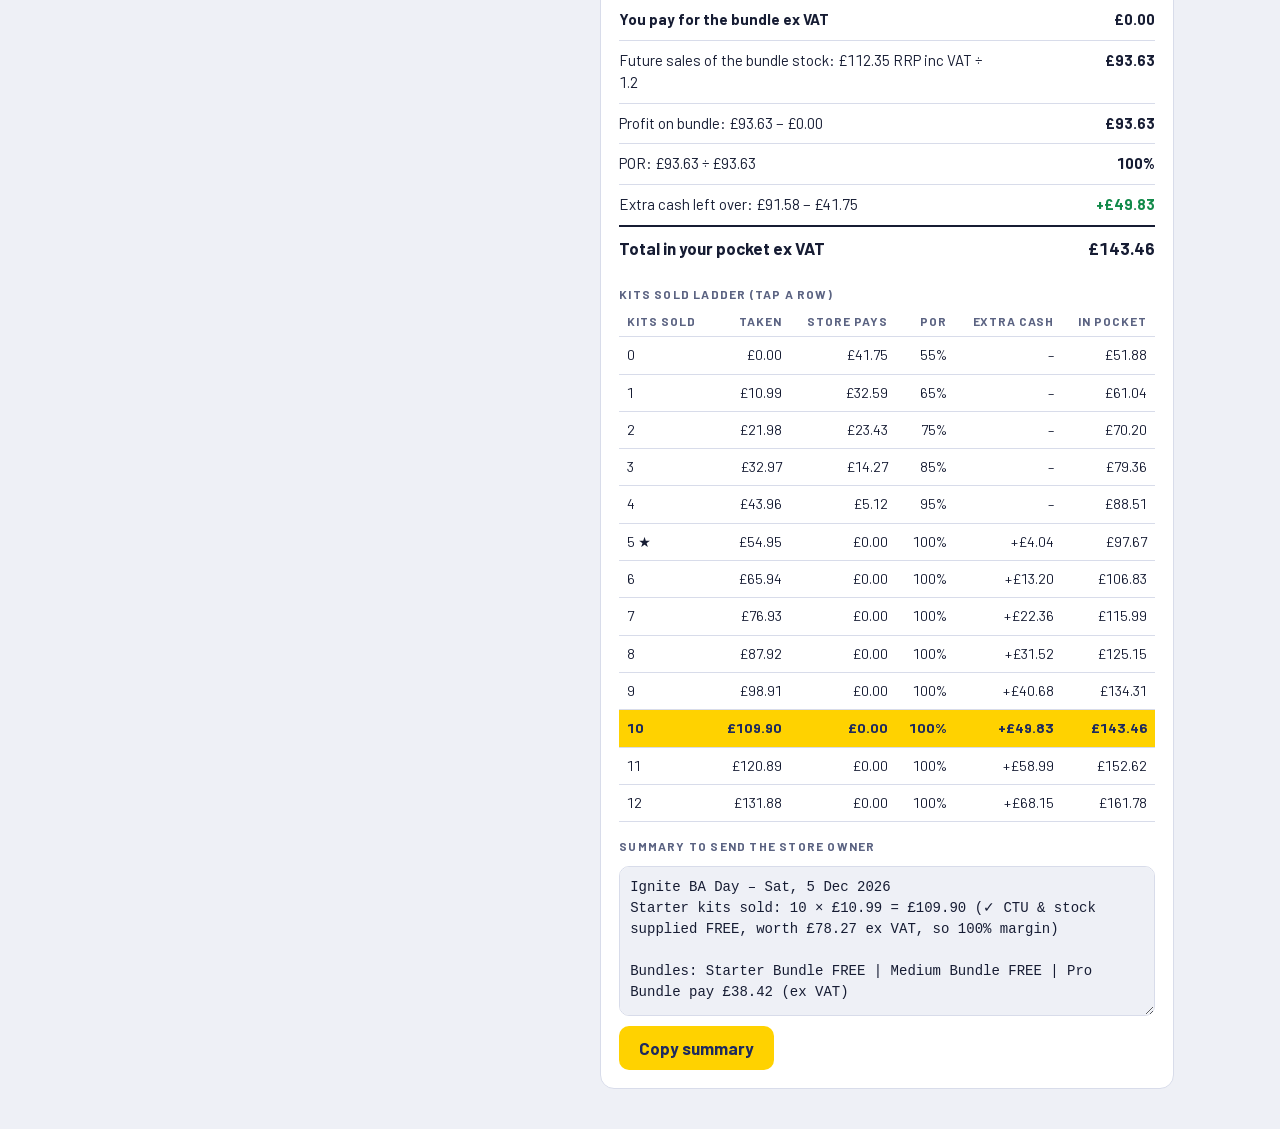
==== commit 5cbaec0a: "Show which of the three bundles today's sales pay for Add a section comparing Starter, Medium and Pr" ====
--- a/index.html
+++ b/index.html
@@ -154,6 +154,24 @@
 .cmp .por { font: 800 40px / 1 var(--display); }
 .cmp.today .por { color: var(--good); }
 .cmp .meta { font-size: 13px; color: var(--muted); }
+.tiers { display: grid; grid-template-columns: repeat(3, minmax(0, 1fr)); gap: 10px; }
+@media (max-width: 520px) { .tiers { grid-template-columns: 1fr; } }
+.tier { border: 1px solid var(--line); border-radius: 12px; padding: 12px; display: grid; gap: 6px; text-align: left; background: var(--surface); color: var(--fg); font-family: var(--body); cursor: pointer; min-width: 0; align-content: start; }
+.tier:hover { border-color: var(--blue); }
+.tier.sel { outline: 3px solid var(--blue); outline-offset: -1px; }
+.tier.free { background: var(--good-bg); border-color: var(--good); }
+.tier .nm { font: 700 20px var(--display); display: flex; justify-content: space-between; gap: 6px; align-items: baseline; }
+.tier .nm small { font: 600 13px var(--body); color: var(--muted); }
+.tier .pill { justify-self: start; font-size: 12px; font-weight: 700; padding: 3px 9px; border-radius: 99px; background: var(--bg); color: var(--fg); }
+.tier.free .pill { background: var(--good); color: #fff; }
+.tier .big { font: 800 28px / 1 var(--display); }
+.tier.free .big { color: var(--good); }
+.tier .bar { height: 8px; border-radius: 99px; background: var(--bg); overflow: hidden; }
+.tier .bar i { display: block; height: 100%; background: var(--yellow); }
+.tier.free .bar i { background: var(--good); }
+.tier .sub { font-size: 13px; color: var(--muted); }
+.tier .sub b { color: var(--fg); }
+.pick { margin: 0; font-family: var(--display); font-weight: 600; font-size: 20px; line-height: 1.25; text-wrap: balance; }
 .cmp .lines { display: grid; gap: 4px; font-size: 14px; margin: 4px 0 0; }
 .cmp .lines div { display: flex; justify-content: space-between; gap: 10px; }
 .cmp .lines dt { color: var(--muted); }
@@ -326,6 +344,12 @@
           <div class="stat"><span class="k">Extra cash in your till now<span class="vatlbl"> (ex VAT)</span></span><span class="v num" id="extra">£0.00</span></div>
           <div class="stat"><span class="k">Future sales of the bundle at RRP</span><span class="v num" id="future">£0.00</span></div>
         </div>
+      </div>
+
+      <div style="display:grid;gap:10px">
+        <div class="eyebrow">Which bundle do today's sales pay for?</div>
+        <p class="pick" id="pick"></p>
+        <div class="tiers num" id="tiers"></div>
       </div>
 
       <div class="compare">
@@ -493,6 +517,42 @@
     $("pays").textContent = gbp(r.pays);
     $("por").textContent = pct(r.por);
     $("extra").textContent = gbp(r.extra);
+
+    // Which of the three bundles today's sales pay for. Each uses its own price and VAT basis.
+    var tierKeys = ["starter", "medium", "pro"], freeOnes = [], tierHtml = [];
+    tierKeys.forEach(function (key) {
+      var q = PRESETS[key];
+      var tp = { kit: p.kit, cost: q.bCost, rrp: q.bRrp, vat: q.vat, free: p.free, costRatio: p.costRatio };
+      var t = calc(sales, tp), tn = p.kit / (q.vat ? 1.2 : 1);
+      var need = tn > 0 ? Math.ceil(q.bCost / tn - 1e-9) : 0;
+      var more = Math.max(0, need - (kitsLine ? state.kits : Math.floor(sales / (p.kit || 1) + 1e-9)));
+      var isFree = t.pays === 0;
+      if (isFree) freeOnes.push(q.bName);
+      var sel = Math.abs(p.cost - q.bCost) < .005 && Math.abs(p.rrp - q.bRrp) < .005;
+      var fr = Math.min(1, t.net / q.bCost);
+      tierHtml.push("<button type='button' class='tier" + (isFree ? " free" : "") + (sel ? " sel" : "") + "' data-tier='" + key + "'>" +
+        "<span class='nm'>" + q.bName.replace("Ignite ", "").replace(" Bundle", "") + "<small>" + gbp(q.bCost) + "</small></span>" +
+        "<span class='pill'>" + (isFree ? "✓ FREE" : sales > 0 ? "Part paid" : "Full price") + "</span>" +
+        "<span class='big'>" + (isFree ? "£0.00" : "Pay " + gbp(t.pays)) + "</span>" +
+        "<span class='bar'><i style='width:" + (fr * 100) + "%'></i></span>" +
+        "<span class='sub'>" + (isFree
+          ? (t.extra > 0 ? "<b>+" + gbp(t.extra) + "</b> left in your till" : "Exactly covered")
+          : "<b>" + more + " more kit" + (more === 1 ? "" : "s") + "</b> to make it free") + "</span>" +
+        "<span class='sub'>Free at " + need + " kits · RRP " + gbp(q.bRrp) + "</span>" +
+        "<span class='sub'>POR <b>" + pct(t.por) + "</b> · profit <b>" + gbp(t.total) + "</b></span>" +
+        "</button>");
+    });
+    $("tiers").innerHTML = tierHtml.join("");
+    var best = freeOnes[freeOnes.length - 1];
+    var nextKey = tierKeys[freeOnes.length];
+    var pick;
+    if (sales <= 0) pick = "Every kit sold brings a free bundle closer. Starter is free at " + Math.ceil(PRESETS.starter.bCost / (p.kit / 1.2) - 1e-9) + " kits.";
+    else if (!best) pick = "Today's sales take " + gbp(Math.min(sales / 1.2, PRESETS.starter.bCost)) + " ex VAT off any bundle. Keep going for a free Starter Bundle.";
+    else if (nextKey) {
+      var nq = PRESETS[nextKey], np = calc(sales, { kit: p.kit, cost: nq.bCost, rrp: nq.bRrp, vat: nq.vat, free: p.free, costRatio: p.costRatio });
+      pick = "Today's sales pay for the " + best + " in full, or you can step up to the " + nq.bName + " for just " + gbp(np.pays) + " ex VAT.";
+    } else pick = "Today's sales pay for the " + best + ", our biggest bundle, in full.";
+    $("pick").textContent = pick;
 
     // compare
     $("basePor").textContent = pct(base.por);
@@ -563,6 +623,11 @@
       "Ignite BA Day" + (store ? " – " + store : "") + " – " + d,
       (kitsLine ? "Starter kits sold: " + state.kits + " × " + gbp(p.kit) + " = " + gbp(sales) : "Stock sold: " + gbp(sales)) + (p.free ? " (✓ CTU & stock supplied FREE, worth " + gbp(p.ctuCost) + ex + ", so 100% margin)" : " (kits from your " + p.bought.bName + ", " + pct(kitMargin) + " margin = " + gbp(kitProfit) + ex + " profit on today's sales)"),
       "",
+      "Bundles: " + ["starter", "medium", "pro"].map(function (k) {
+        var q = PRESETS[k], t = calc(sales, { kit: p.kit, cost: q.bCost, rrp: q.bRrp, vat: q.vat, free: p.free, costRatio: p.costRatio });
+        return q.bName.replace("Ignite ", "") + " " + (t.pays === 0 ? "FREE" : "pay " + gbp(t.pays));
+      }).join(" | ") + " (ex VAT)",
+      "",
       p.name + ": costs " + gbp(p.cost) + ex + ", sells for " + gbp(p.rrp) + (p.vat ? " inc VAT" : ""),
       "Bought on its own: pay " + gbp(p.cost) + " → POR " + pct(base.por) + " (" + gbp(base.bundleProfit) + " profit)",
       "With today's sales: pay " + gbp(r.pays) + " → POR " + pct(r.por) + (r.extra > 0 ? " plus " + gbp(r.extra) + " extra in the till" : ""),
@@ -612,6 +677,10 @@
       render();
     });
   });
+  $("tiers").addEventListener("click", function (e) {
+    var b = e.target.closest("[data-tier]");
+    if (b) document.querySelector("[data-preset='" + b.dataset.tier + "']").click();
+  });
   $("ladder").addEventListener("click", function (e) {
     var tr = e.target.closest("tr[data-k]");
     if (!tr) return;
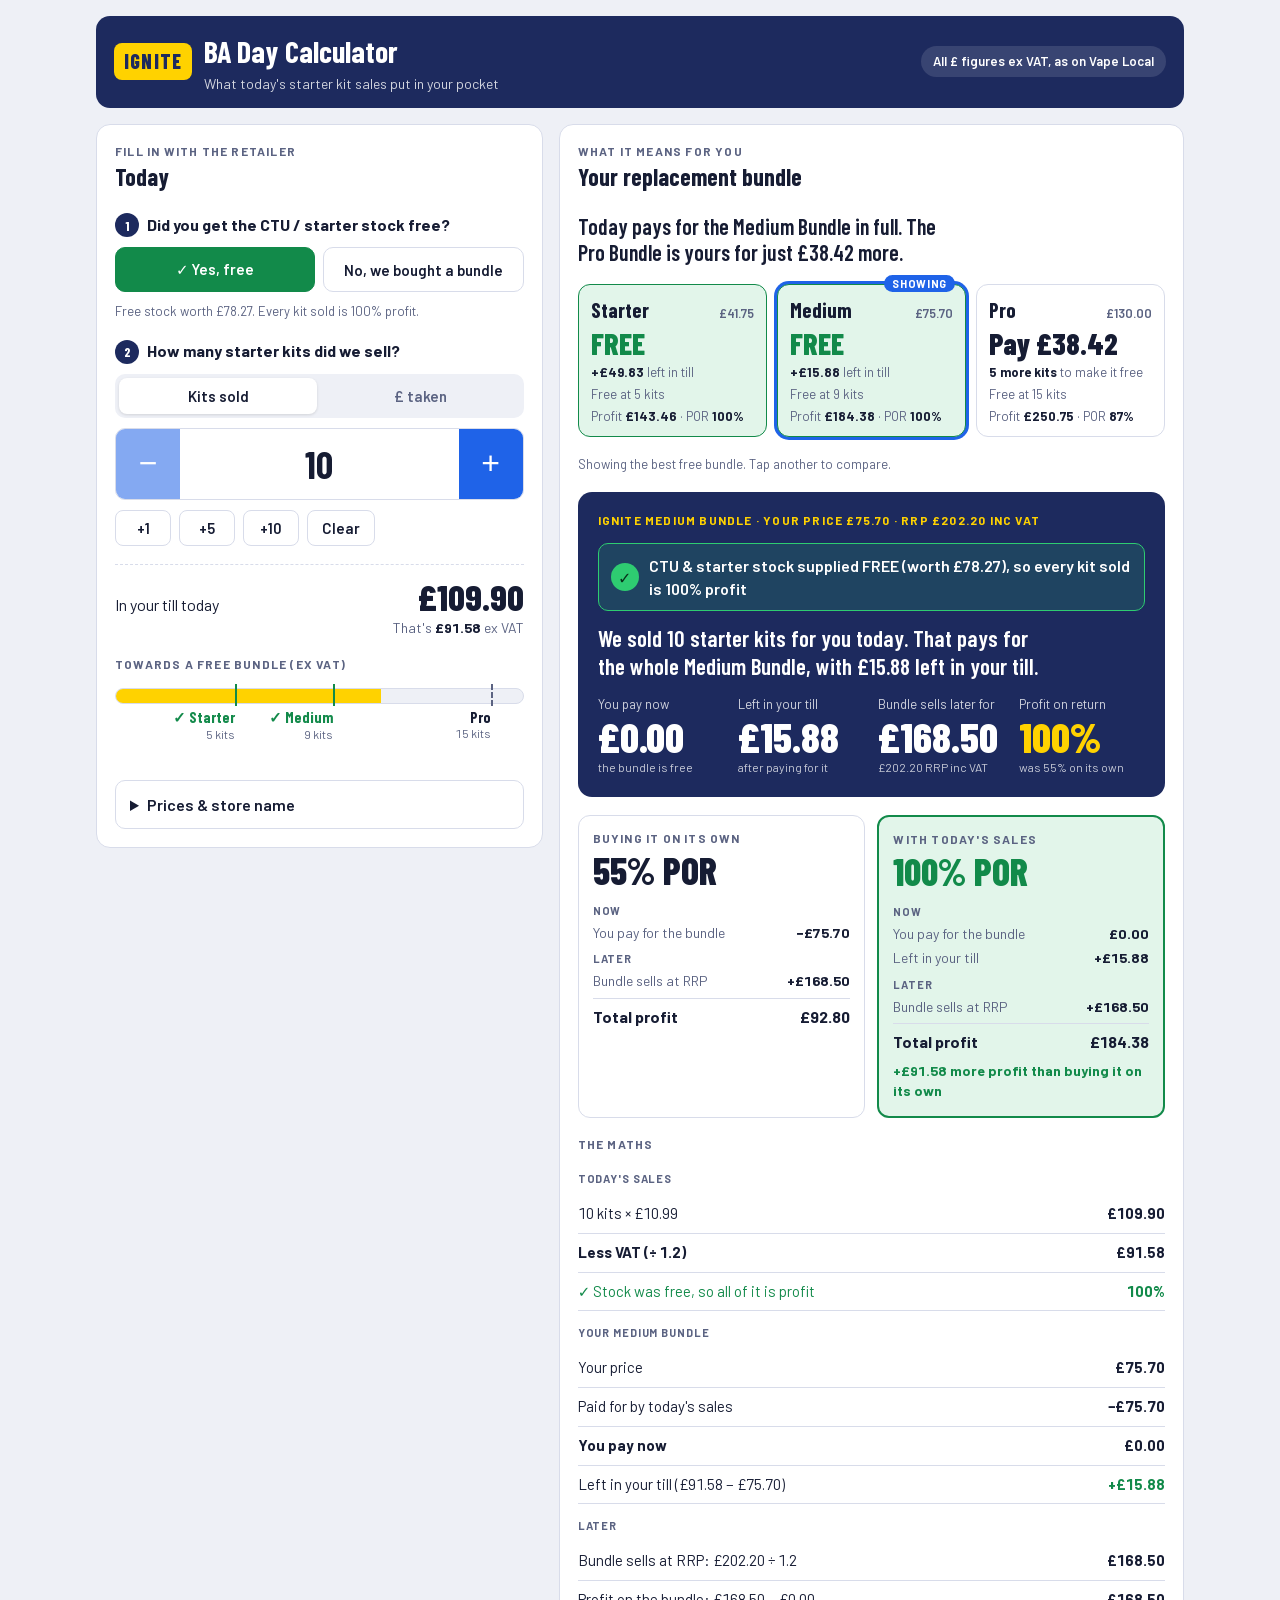
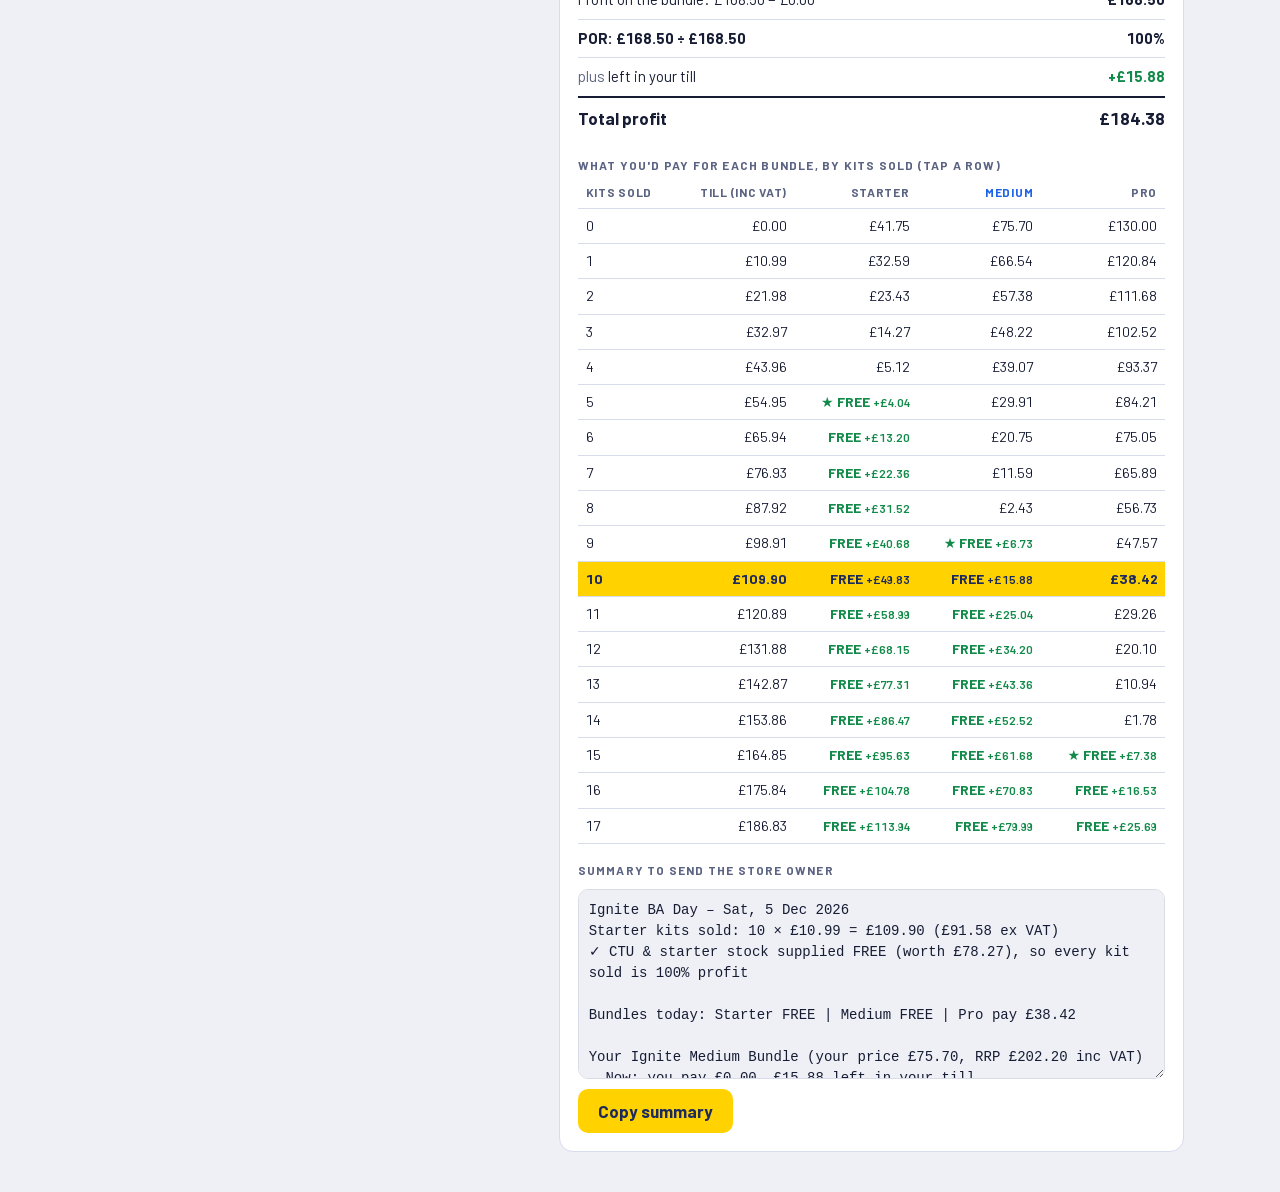
==== commit 1293f43a: "Rework the calculator so every part uses one model - All £ figures ex VAT, as on Vape Local; till ta" ====
--- a/index.html
+++ b/index.html
@@ -23,7 +23,7 @@
 <body>
 <title>Ignite BA Day Calculator</title>
 <style>
-/* Layout: shop-floor tool. One column on phone, two on tablet: input on the left, the retailer's result on the right. */
+/* Layout: shop-floor tool the BA fills in with the retailer. Left: today's answers. Right: what it means, bundle by bundle. One column on phone. */
 :root {
   --navy: #1d2a5e;
   --navy-ink: #ffffff;
@@ -37,7 +37,7 @@
   --line: #d8dcea;
   --good: #128a4a;
   --good-bg: #e2f5ea;
-  --warn: #9a5b00;
+  --warn: #a35a00;
   --display: "Barlow Condensed", "Arial Narrow", "Roboto Condensed", sans-serif;
   --body: "Barlow", "Segoe UI", system-ui, -apple-system, sans-serif;
   --r: 14px;
@@ -58,154 +58,143 @@
 [hidden] { display: none !important; }
 body { background: var(--bg); color: var(--fg); font-family: var(--body); font-size: 16px; line-height: 1.45; margin: 0; }
 .num { font-variant-numeric: tabular-nums; }
-.wrap { max-width: 1100px; margin: 0 auto; padding-inline: 16px; padding-block: 16px 40px; display: grid; gap: 16px; }
+.wrap { max-width: 1120px; margin: 0 auto; padding-inline: 16px; padding-block: 16px 40px; display: grid; gap: 16px; }
+button:focus-visible, input:focus-visible { outline: 3px solid var(--yellow); outline-offset: 2px; }
 
 header.bar { background: var(--navy); color: var(--navy-ink); border-radius: var(--r); padding: 14px 18px; display: flex; align-items: center; justify-content: space-between; gap: 12px; flex-wrap: wrap; }
 .brand { display: flex; align-items: center; gap: 12px; }
 .mark { background: var(--yellow); color: var(--yellow-ink); font-family: var(--display); font-weight: 800; font-size: 20px; letter-spacing: .06em; padding: 4px 10px; border-radius: 8px; }
-header h1 { font-family: var(--display); font-weight: 700; font-size: clamp(22px, 4vw, 30px); margin: 0; letter-spacing: .01em; text-wrap: balance; }
+header h1 { font-family: var(--display); font-weight: 700; font-size: clamp(22px, 4vw, 30px); margin: 0; }
 header p { margin: 0; opacity: .8; font-size: 14px; }
-.chips { display: flex; gap: 0; border-radius: 8px; overflow: hidden; font-family: var(--display); font-weight: 700; font-style: italic; font-size: 17px; }
-.chips span { padding: 6px 14px; }
-.chips .rrp { background: var(--yellow); color: var(--yellow-ink); }
-.chips .mar { background: var(--blue); color: #fff; }
+.vatnote { font-size: 13px; font-weight: 600; background: rgba(255,255,255,.12); padding: 6px 12px; border-radius: 99px; }
 
 .grid { display: grid; gap: 16px; grid-template-columns: 1fr; }
-@media (min-width: 860px) { .grid { grid-template-columns: minmax(0, 5fr) minmax(0, 6fr); align-items: start; } }
-
-.panel { background: var(--surface); border: 1px solid var(--line); border-radius: var(--r); padding: 18px; display: grid; gap: 16px; min-width: 0; }
-.panel h2 { font-family: var(--display); font-weight: 700; font-size: 22px; margin: 0; letter-spacing: .01em; }
+@media (min-width: 900px) { .grid { grid-template-columns: minmax(0, 5fr) minmax(0, 7fr); align-items: start; } }
+.panel { background: var(--surface); border: 1px solid var(--line); border-radius: var(--r); padding: 18px; display: grid; gap: 18px; min-width: 0; }
+.panel > * { min-width: 0; }
+.panel h2 { font-family: var(--display); font-weight: 700; font-size: 24px; margin: 0; }
 .eyebrow { font-size: 12px; font-weight: 700; letter-spacing: .1em; text-transform: uppercase; color: var(--muted); }
-
-.mode { display: grid; grid-template-columns: 1fr 1fr; background: var(--bg); border-radius: 10px; padding: 4px; gap: 4px; }
-.mode button { border: 0; background: transparent; color: var(--muted); font: 600 15px var(--body); padding: 10px; border-radius: 8px; cursor: pointer; }
+.q { display: grid; gap: 10px; }
+.q > .label { font-weight: 700; font-size: 16px; display: flex; gap: 8px; align-items: baseline; }
+.q > .label .n { flex: none; width: 24px; height: 24px; border-radius: 50%; background: var(--navy); color: var(--navy-ink); display: inline-grid; place-items: center; font: 700 14px var(--display); }
+.hint { margin: 0; font-size: 13px; color: var(--muted); }
+
+.yn, .mode, .bought { display: grid; grid-template-columns: 1fr 1fr; gap: 8px; }
+.bought { grid-template-columns: repeat(3, minmax(0, 1fr)); }
+.yn button, .bought button { border: 1px solid var(--line); background: var(--surface); color: var(--fg); font: 600 15px var(--body); padding: 12px 8px; border-radius: 10px; cursor: pointer; }
+.yn button[aria-pressed="true"].yes { background: var(--good); border-color: var(--good); color: #fff; }
+.yn button[aria-pressed="true"].no, .bought button[aria-pressed="true"] { background: var(--navy); border-color: var(--navy); color: var(--navy-ink); }
+.mode { background: var(--bg); border-radius: 10px; padding: 4px; gap: 4px; }
+.mode button { border: 0; background: transparent; color: var(--muted); font: 600 15px var(--body); padding: 9px; border-radius: 8px; cursor: pointer; }
 .mode button[aria-pressed="true"] { background: var(--surface); color: var(--fg); box-shadow: 0 1px 3px rgba(0,0,0,.12); }
 
-.presets { display: grid; grid-template-columns: repeat(4, minmax(0, 1fr)); gap: 8px; }
-@media (max-width: 520px) { .presets { grid-template-columns: repeat(2, minmax(0, 1fr)); } }
-.presets button { border: 1px solid var(--line); background: var(--surface); color: var(--fg); border-radius: 10px; padding: 10px 8px; cursor: pointer; display: grid; gap: 2px; text-align: left; font-family: var(--body); }
-.presets button b { font: 700 19px var(--display); }
-.presets button span { font-size: 12px; color: var(--muted); font-variant-numeric: tabular-nums; }
-.presets button[aria-pressed="true"] { background: var(--navy); color: var(--navy-ink); border-color: var(--navy); }
-.presets button[aria-pressed="true"] span { color: var(--yellow); }
-.presets.bought { grid-template-columns: repeat(3, minmax(0, 1fr)); }
-.fields label.check { display: flex; align-items: center; gap: 8px; color: var(--fg); font-weight: 500; font-size: 14px; }
-.fields label.check input { width: 20px; height: 20px; }
-.ctu { display: grid; gap: 10px; border: 1px solid var(--line); border-radius: 12px; padding: 12px; }
-.ctu .q { font-weight: 700; font-size: 15px; }
-.yn { display: grid; grid-template-columns: 1fr 1fr; gap: 8px; }
-.yn button { border: 1px solid var(--line); background: var(--surface); color: var(--fg); font: 600 15px var(--body); padding: 12px 8px; border-radius: 10px; cursor: pointer; }
-.yn button[aria-pressed="true"].yes { background: var(--good); border-color: var(--good); color: #fff; }
-.yn button[aria-pressed="true"].no { background: var(--navy); border-color: var(--navy); color: var(--navy-ink); }
-.ctu .fields { padding-bottom: 0; }
-.ctu .hint { margin: 0; font-size: 13px; color: var(--muted); }
-.freetick { display: flex; align-items: center; gap: 10px; background: rgba(46, 204, 113, .16); border: 1px solid #2ecc71; border-radius: 10px; padding: 10px 12px; font-weight: 600; }
-.freetick .tk { flex: none; width: 28px; height: 28px; border-radius: 50%; background: #2ecc71; color: #08301a; display: grid; place-items: center; font-weight: 800; font-size: 17px; }
-.maths tr.tick td { color: var(--good); font-weight: 700; }
-.maths tr.minus td:last-child { color: var(--warn); }
 .stepper { display: grid; grid-template-columns: 64px minmax(0, 1fr) 64px; border-radius: 10px; overflow: hidden; border: 1px solid var(--line); height: 72px; }
-.stepper button { border: 0; background: var(--blue); color: #fff; font-size: 32px; font-weight: 500; cursor: pointer; }
+.stepper button { border: 0; background: var(--blue); color: #fff; font-size: 32px; cursor: pointer; }
 .stepper button.minus { opacity: .55; }
-.stepper button.minus:hover, .stepper button.minus:focus-visible { opacity: 1; }
-.stepper input { border: 0; text-align: center; font: 700 36px var(--display); color: var(--fg); background: var(--surface); width: 100%; min-width: 0; }
+.stepper input { border: 0; text-align: center; font: 700 38px var(--display); color: var(--fg); background: var(--surface); width: 100%; min-width: 0; }
 .money-in { display: flex; align-items: center; border: 1px solid var(--line); border-radius: 10px; height: 72px; padding-inline: 16px; background: var(--surface); }
 .money-in span { font: 700 32px var(--display); color: var(--muted); }
-.money-in input { border: 0; background: transparent; font: 700 36px var(--display); color: var(--fg); width: 100%; min-width: 0; padding-left: 6px; }
-.quick { display: flex; flex-wrap: wrap; gap: 8px; align-items: center; }
-.quick small { color: var(--muted); width: 100%; font-size: 13px; }
+.money-in input { border: 0; background: transparent; font: 700 38px var(--display); color: var(--fg); width: 100%; min-width: 0; padding-left: 6px; }
+.quick { display: flex; flex-wrap: wrap; gap: 8px; }
 .quick button { border: 1px solid var(--line); background: var(--surface); color: var(--fg); font: 600 15px var(--body); padding: 8px 14px; border-radius: 8px; cursor: pointer; min-width: 56px; }
-.quick button:hover { border-color: var(--blue); }
-button:focus-visible, input:focus-visible { outline: 3px solid var(--yellow); outline-offset: 2px; }
-
-.takings { display: flex; justify-content: space-between; align-items: baseline; gap: 12px; border-top: 1px dashed var(--line); padding-top: 14px; flex-wrap: wrap; }
-.takings b { font: 800 34px var(--display); }
-.takings span { color: var(--muted); font-size: 14px; }
-
-.progress { display: grid; gap: 8px; }
-.track { height: 14px; background: var(--bg); border-radius: 99px; overflow: hidden; border: 1px solid var(--line); }
-.fill { height: 100%; background: var(--yellow); width: 0; transition: width .35s ease; }
-.fill.done { background: var(--good); }
-.progress p { margin: 0; font-size: 14px; color: var(--muted); }
-.progress p strong { color: var(--fg); }
+
+.takings { display: grid; grid-template-columns: 1fr auto; gap: 2px 12px; align-items: baseline; border-top: 1px dashed var(--line); padding-top: 14px; }
+.takings b { font: 800 36px / 1 var(--display); text-align: right; }
+.takings .exv { grid-column: 2; text-align: right; font-size: 14px; color: var(--muted); }
+.takings .exv strong { color: var(--fg); }
+
+/* Bundle ladder: one bar, a marker where each bundle becomes free */
+.track { position: relative; padding-top: 4px; }
+.track .rail { height: 16px; border-radius: 99px; background: var(--bg); border: 1px solid var(--line); overflow: hidden; }
+.track .fill { height: 100%; width: 0; background: var(--yellow); transition: width .35s ease; }
+.marks { position: relative; height: 54px; margin-top: 4px; }
+.mk { position: absolute; top: 0; transform: translateX(-100%); text-align: right; font-size: 12px; line-height: 1.25; color: var(--muted); white-space: nowrap; padding-right: 2px; }
+.mk::before { content: ""; position: absolute; right: 0; top: -24px; height: 22px; border-right: 2px dashed var(--muted); }
+.mk b { display: block; font: 700 15px var(--display); color: var(--fg); }
+.mk.hit b { color: var(--good); }
+.mk.hit::before { border-right: 2px solid var(--good); }
 
 details.settings { border: 1px solid var(--line); border-radius: 10px; padding: 0 14px; }
 details.settings summary { cursor: pointer; padding: 12px 0; font-weight: 600; }
-.fields { display: grid; grid-template-columns: repeat(auto-fit, minmax(140px, 1fr)); gap: 12px; padding-bottom: 14px; }
+.fields { display: grid; grid-template-columns: repeat(auto-fit, minmax(130px, 1fr)); gap: 12px; padding-bottom: 14px; }
 .fields label { display: grid; gap: 4px; font-size: 13px; color: var(--muted); font-weight: 600; }
 .fields input { font: 600 17px var(--body); padding: 9px 10px; border-radius: 8px; border: 1px solid var(--line); background: var(--bg); color: var(--fg); width: 100%; min-width: 0; }
 .fields .full { grid-column: 1 / -1; }
-.reset { justify-self: start; border: 0; background: none; color: var(--blue); font: 600 14px var(--body); cursor: pointer; padding: 0 0 12px; }
-
-/* Result */
+.fields .grp { grid-column: 1 / -1; font-weight: 700; color: var(--fg); font-size: 14px; margin-top: 4px; }
+.linkbtn { border: 0; background: none; color: var(--blue); font: 600 14px var(--body); cursor: pointer; padding: 0; }
+
+/* Bundle cards */
+.pick { margin: 0; font-family: var(--display); font-weight: 600; font-size: 22px; line-height: 1.2; text-wrap: balance; }
+.tiers { display: grid; grid-template-columns: repeat(3, minmax(0, 1fr)); gap: 10px; }
+@media (max-width: 560px) { .tiers { grid-template-columns: 1fr; } }
+.tier { position: relative; border: 1px solid var(--line); border-radius: 12px; padding: 12px; display: grid; gap: 6px; text-align: left; background: var(--surface); color: var(--fg); font-family: var(--body); cursor: pointer; min-width: 0; align-content: start; }
+.tier.free { background: var(--good-bg); border-color: var(--good); }
+.tier.sel { box-shadow: 0 0 0 3px var(--blue); }
+.tier .tag { position: absolute; top: -10px; right: 10px; background: var(--blue); color: #fff; font-size: 11px; font-weight: 700; letter-spacing: .06em; text-transform: uppercase; padding: 2px 8px; border-radius: 99px; }
+.tier .nm { font: 700 21px var(--display); display: flex; justify-content: space-between; gap: 6px; align-items: baseline; }
+.tier .nm small { font: 600 13px var(--body); color: var(--muted); }
+.tier .big { font: 800 30px / 1 var(--display); }
+.tier.free .big { color: var(--good); }
+.tier .sub { font-size: 13px; color: var(--muted); }
+.tier .sub b { color: var(--fg); }
+.autorow { display: flex; justify-content: space-between; gap: 10px; flex-wrap: wrap; align-items: center; font-size: 13px; color: var(--muted); }
+
+/* Selected bundle deal */
 .hero { background: var(--navy); color: var(--navy-ink); border-radius: var(--r); padding: 20px; display: grid; gap: 14px; }
 .hero .eyebrow { color: var(--yellow); }
-.hero-row { display: grid; grid-template-columns: repeat(auto-fit, minmax(150px, 1fr)); gap: 14px; }
-.stat { display: grid; gap: 2px; }
+.freetick { display: flex; align-items: center; gap: 10px; background: rgba(46, 204, 113, .16); border: 1px solid #2ecc71; border-radius: 10px; padding: 10px 12px; font-weight: 600; }
+.freetick .tk { flex: none; width: 28px; height: 28px; border-radius: 50%; background: #2ecc71; color: #08301a; display: grid; place-items: center; font-weight: 800; }
+.headline { font-family: var(--display); font-weight: 600; font-size: 23px; line-height: 1.2; margin: 0; text-wrap: balance; }
+.hero-row { display: grid; grid-template-columns: repeat(auto-fit, minmax(120px, 1fr)); gap: 14px; }
+.stepper input::-webkit-outer-spin-button, .stepper input::-webkit-inner-spin-button { -webkit-appearance: none; margin: 0; }
+.stepper input { -moz-appearance: textfield; }
+.stat { display: grid; gap: 2px; align-content: start; }
 .stat .k { font-size: 13px; opacity: .8; }
-.stat .v { font: 800 clamp(38px, 7vw, 54px) / 1 var(--display); }
+.stat .v { font: 800 clamp(30px, 4.2vw, 42px) / 1 var(--display); }
 .stat .v.y { color: var(--yellow); }
-.status { display: inline-flex; align-items: center; gap: 8px; font-weight: 700; padding: 6px 12px; border-radius: 99px; background: var(--yellow); color: var(--yellow-ink); justify-self: start; font-size: 15px; }
-.status.free { background: #2ecc71; color: #08301a; }
-.headline { font-family: var(--display); font-weight: 600; font-size: 22px; line-height: 1.2; margin: 0; text-wrap: balance; }
+.stat .s { font-size: 12px; opacity: .75; }
 
 .compare { display: grid; grid-template-columns: 1fr 1fr; gap: 12px; }
-.cmp { border: 1px solid var(--line); border-radius: 12px; padding: 14px; display: grid; gap: 6px; min-width: 0; }
+@media (max-width: 460px) { .compare { grid-template-columns: 1fr; } }
+.cmp { border: 1px solid var(--line); border-radius: 12px; padding: 14px; display: grid; gap: 4px; min-width: 0; align-content: start; }
 .cmp.today { border: 2px solid var(--good); background: var(--good-bg); }
-.cmp .por { font: 800 40px / 1 var(--display); }
+.cmp .por { font: 800 38px / 1 var(--display); }
 .cmp.today .por { color: var(--good); }
-.cmp .meta { font-size: 13px; color: var(--muted); }
-.tiers { display: grid; grid-template-columns: repeat(3, minmax(0, 1fr)); gap: 10px; }
-@media (max-width: 520px) { .tiers { grid-template-columns: 1fr; } }
-.tier { border: 1px solid var(--line); border-radius: 12px; padding: 12px; display: grid; gap: 6px; text-align: left; background: var(--surface); color: var(--fg); font-family: var(--body); cursor: pointer; min-width: 0; align-content: start; }
-.tier:hover { border-color: var(--blue); }
-.tier.sel { outline: 3px solid var(--blue); outline-offset: -1px; }
-.tier.free { background: var(--good-bg); border-color: var(--good); }
-.tier .nm { font: 700 20px var(--display); display: flex; justify-content: space-between; gap: 6px; align-items: baseline; }
-.tier .nm small { font: 600 13px var(--body); color: var(--muted); }
-.tier .pill { justify-self: start; font-size: 12px; font-weight: 700; padding: 3px 9px; border-radius: 99px; background: var(--bg); color: var(--fg); }
-.tier.free .pill { background: var(--good); color: #fff; }
-.tier .big { font: 800 28px / 1 var(--display); }
-.tier.free .big { color: var(--good); }
-.tier .bar { height: 8px; border-radius: 99px; background: var(--bg); overflow: hidden; }
-.tier .bar i { display: block; height: 100%; background: var(--yellow); }
-.tier.free .bar i { background: var(--good); }
-.tier .sub { font-size: 13px; color: var(--muted); }
-.tier .sub b { color: var(--fg); }
-.pick { margin: 0; font-family: var(--display); font-weight: 600; font-size: 20px; line-height: 1.25; text-wrap: balance; }
-.cmp .lines { display: grid; gap: 4px; font-size: 14px; margin: 4px 0 0; }
-.cmp .lines div { display: flex; justify-content: space-between; gap: 10px; }
-.cmp .lines dt { color: var(--muted); }
-.cmp .lines dd { margin: 0; font-weight: 700; white-space: nowrap; }
-.cmp .lines .when { font-size: 11px; font-weight: 700; letter-spacing: .08em; text-transform: uppercase; color: var(--muted); margin-top: 4px; }
-.cmp .lines .tot { border-top: 1px solid var(--line); padding-top: 6px; margin-top: 2px; }
-.cmp .lines .tot dt { color: var(--fg); font-weight: 700; }
-.cmp .lift { font-weight: 700; color: var(--good); font-size: 14px; }
+.lines { display: grid; gap: 4px; font-size: 14px; margin: 6px 0 0; }
+.lines div { display: flex; justify-content: space-between; gap: 10px; }
+.lines dt { color: var(--muted); }
+.lines dd { margin: 0; font-weight: 700; white-space: nowrap; }
+.lines .when { font-size: 11px; font-weight: 700; letter-spacing: .08em; text-transform: uppercase; color: var(--muted); margin-top: 4px; }
+.lines .tot { border-top: 1px solid var(--line); padding-top: 6px; margin-top: 2px; font-size: 16px; }
+.lines .tot dt { color: var(--fg); font-weight: 700; }
+.lift { font-weight: 700; color: var(--good); font-size: 14px; margin-top: 4px; }
 
 .maths { width: 100%; border-collapse: collapse; font-size: 15px; }
-.maths td { padding: 9px 0; border-bottom: 1px solid var(--line); vertical-align: top; }
+.maths td { padding: 8px 0; border-bottom: 1px solid var(--line); vertical-align: top; }
 .maths td:last-child { text-align: right; font-weight: 700; white-space: nowrap; padding-left: 12px; }
-.maths tr.total td { border-bottom: 0; border-top: 2px solid var(--fg); font-size: 17px; }
-.maths .op { color: var(--muted); font-weight: 500; }
-.maths tr.plus td:last-child { color: var(--good); }
+.maths tr.sec td { color: var(--muted); font-size: 11px; font-weight: 700; letter-spacing: .08em; text-transform: uppercase; padding-top: 14px; border-bottom: 0; }
+.maths tr.key td { font-weight: 700; }
+.maths tr.good td:last-child, .maths tr.tick td { color: var(--good); }
+.maths tr.minus td:last-child { color: var(--warn); }
+.maths tr.total td { border-bottom: 0; border-top: 2px solid var(--fg); font-size: 17px; font-weight: 700; }
 
 .ladder-wrap { overflow-x: auto; }
-.ladder { width: 100%; border-collapse: collapse; font-size: 14px; min-width: 460px; }
-.ladder th { text-align: right; font-size: 12px; text-transform: uppercase; letter-spacing: .08em; color: var(--muted); padding: 6px 8px; border-bottom: 1px solid var(--line); }
+.ladder { width: 100%; border-collapse: collapse; font-size: 14px; min-width: 470px; }
+.ladder th { text-align: right; font-size: 12px; text-transform: uppercase; letter-spacing: .06em; color: var(--muted); padding: 6px 8px; border-bottom: 1px solid var(--line); }
 .ladder th:first-child, .ladder td:first-child { text-align: left; }
-.ladder td { text-align: right; padding: 8px; border-bottom: 1px solid var(--line); }
-.ladder tr.cur td { background: var(--yellow); color: var(--yellow-ink); font-weight: 700; }
+.ladder th.sel { color: var(--blue); }
+.ladder td { text-align: right; padding: 7px 8px; border-bottom: 1px solid var(--line); }
+.ladder td.f { color: var(--good); font-weight: 700; }
+.ladder td.f small { font-weight: 600; }
 .ladder tr { cursor: pointer; }
 .ladder tr:hover td { background: var(--bg); }
-.ladder tr.cur:hover td { background: var(--yellow); }
-
+.ladder tr.cur td, .ladder tr.cur:hover td { background: var(--yellow); color: var(--yellow-ink); font-weight: 700; }
+
+textarea#summary { width: 100%; min-height: 190px; font: 14px/1.5 ui-monospace, Menlo, Consolas, monospace; border: 1px solid var(--line); border-radius: 10px; padding: 10px; background: var(--bg); color: var(--fg); resize: vertical; }
 .share { display: flex; gap: 10px; flex-wrap: wrap; align-items: center; }
 .btn { border: 0; background: var(--yellow); color: var(--yellow-ink); font: 700 17px var(--body); padding: 12px 20px; border-radius: 10px; cursor: pointer; }
-.btn.ghost { background: transparent; color: var(--fg); border: 1px solid var(--line); }
 .toast { font-size: 14px; color: var(--good); font-weight: 600; }
-textarea#summary { width: 100%; min-height: 150px; font: 14px/1.5 ui-monospace, Menlo, Consolas, monospace; border: 1px solid var(--line); border-radius: 10px; padding: 10px; background: var(--bg); color: var(--fg); resize: vertical; }
-.note { font-size: 13px; color: var(--muted); margin: 0; }
-@media (prefers-reduced-motion: reduce) { .fill { transition: none; } }
-@media (max-width: 420px) { .compare { grid-template-columns: 1fr; } }
+@media (prefers-reduced-motion: reduce) { .track .fill { transition: none; } }
 </style>
 
 <div class="wrap">
@@ -217,152 +206,136 @@
         <p>What today's starter kit sales put in your pocket</p>
       </div>
     </div>
-    <div class="chips num" aria-label="Agreed bundle">
-      <span class="rrp" id="chipRrp">£107.50</span><span class="mar" id="chipMar">£49.60 (46%)</span>
-    </div>
+    <span class="vatnote">All £ figures ex VAT, as on Vape Local</span>
   </header>
 
   <div class="grid">
-    <!-- INPUT -->
+    <!-- TODAY -->
     <section class="panel" aria-labelledby="inTitle">
       <div>
-        <div class="eyebrow">Step 1</div>
-        <h2 id="inTitle">Agreed bundle &amp; today's sales</h2>
-      </div>
-
-      <div class="presets" role="group" aria-label="Agreed bundle">
-        <button type="button" data-preset="starter"><b>Starter</b><span>£41.75 · RRP £112.35</span></button>
-        <button type="button" data-preset="medium"><b>Medium</b><span>£75.70 · RRP £202.20</span></button>
-        <button type="button" data-preset="pro"><b>Pro</b><span>£130.00 · RRP £347.00</span></button>
-        <button type="button" data-preset="example"><b>Example</b><span>£57.90 · RRP £107.50</span></button>
-      </div>
-
-      <div class="ctu">
-        <div class="q">Did you get the CTU / starter stock free?</div>
-        <div class="yn" role="group" aria-label="Was the CTU stock free">
+        <div class="eyebrow">Fill in with the retailer</div>
+        <h2 id="inTitle">Today</h2>
+      </div>
+
+      <div class="q">
+        <div class="label"><span class="n">1</span>Did you get the CTU / starter stock free?</div>
+        <div class="yn" role="group" aria-label="Was the starter stock free">
           <button type="button" class="yes" id="freeYes" aria-pressed="true">✓ Yes, free</button>
           <button type="button" class="no" id="freeNo" aria-pressed="false">No, we bought a bundle</button>
         </div>
-        <div class="fields" id="freeFields">
-          <label><span>Free stock value (£<span class="vatlbl"> ex VAT</span>)</span>
-            <input id="ctuCost" type="number" inputmode="decimal" step="0.01" min="0" value="78.27">
+        <div id="boughtBox" hidden style="display:grid;gap:8px">
+          <div class="hint">Which bundle did you buy it in?</div>
+          <div class="bought" role="group" aria-label="Bundle the stock came from">
+            <button type="button" data-bought="starter">Starter</button>
+            <button type="button" data-bought="medium">Medium</button>
+            <button type="button" data-bought="pro">Pro</button>
+          </div>
+        </div>
+        <p class="hint" id="freeHint"></p>
+      </div>
+
+      <div class="q">
+        <div class="label"><span class="n">2</span>How many starter kits did we sell?</div>
+        <div class="mode" role="group" aria-label="How to enter sales">
+          <button type="button" id="modeKits" aria-pressed="true">Kits sold</button>
+          <button type="button" id="modeCash" aria-pressed="false">£ taken</button>
+        </div>
+        <div id="kitsBox" style="display:grid;gap:10px">
+          <div class="stepper">
+            <button type="button" class="minus" id="kitMinus" aria-label="One less kit">−</button>
+            <input id="kits" type="number" inputmode="numeric" min="0" step="1" value="10" aria-label="Starter kits sold">
+            <button type="button" id="kitPlus" aria-label="One more kit">+</button>
+          </div>
+          <div class="quick">
+            <button type="button" data-add="1">+1</button>
+            <button type="button" data-add="5">+5</button>
+            <button type="button" data-add="10">+10</button>
+            <button type="button" data-set="0">Clear</button>
+          </div>
+        </div>
+        <div id="cashBox" hidden style="display:grid;gap:10px">
+          <label class="money-in" for="cash"><span>£</span>
+            <input id="cash" type="number" inputmode="decimal" min="0" step="0.01" value="50" aria-label="Pounds taken including VAT">
           </label>
-        </div>
-        <div id="boughtBox" hidden style="display:grid;gap:8px">
-          <div class="q">Which bundle did you buy?</div>
-          <div class="presets bought" role="group" aria-label="Bundle the store bought">
-            <button type="button" data-bought="starter"><b>Starter</b><span>£41.75 · 55%</span></button>
-            <button type="button" data-bought="medium"><b>Medium</b><span>£75.70 · 55%</span></button>
-            <button type="button" data-bought="pro"><b>Pro</b><span>£130.00 · 55%</span></button>
-          </div>
-        </div>
-        <p class="hint" id="ctuHint"></p>
-      </div>
-
-      <div class="mode" role="group" aria-label="How to enter sales">
-        <button type="button" id="modeKits" aria-pressed="true">Kits sold</button>
-        <button type="button" id="modeCash" aria-pressed="false">£ taken</button>
-      </div>
-
-      <div id="kitsBox" class="stack" style="display:grid;gap:12px">
-        <div class="stepper">
-          <button type="button" class="minus" id="kitMinus" aria-label="One less kit">−</button>
-          <input id="kits" type="number" inputmode="numeric" min="0" step="1" value="10" aria-label="Starter kits sold">
-          <button type="button" id="kitPlus" aria-label="One more kit">+</button>
-        </div>
-        <div class="quick">
-          <small>Quick add:</small>
-          <button type="button" data-add="1">+1</button>
-          <button type="button" data-add="5">+5</button>
-          <button type="button" data-add="10">+10</button>
-          <button type="button" data-set="0">Clear</button>
-        </div>
-      </div>
-
-      <div id="cashBox" hidden style="display:grid;gap:12px">
-        <label class="money-in" for="cash"><span>£</span>
-          <input id="cash" type="number" inputmode="decimal" min="0" step="0.01" value="30" aria-label="Value of stock sold in pounds">
-        </label>
-        <div class="quick">
-          <small>Quick set:</small>
-          <button type="button" data-cash="30">£30</button>
-          <button type="button" data-cash="57.9">£57.90</button>
-          <button type="button" data-cash="100">£100</button>
-          <button type="button" data-cash="0">Clear</button>
+          <p class="hint">Enter the till total including VAT.</p>
         </div>
       </div>
 
       <div class="takings">
-        <span>Cash in your till from today's sales</span>
-        <b class="num" id="takings">£109.90</b>
-      </div>
-
-      <div class="progress">
-        <div class="eyebrow">Free bundle progress</div>
-        <div class="track" role="progressbar" aria-label="Progress to a free bundle" aria-valuemin="0" aria-valuemax="100" id="track"><div class="fill" id="fill"></div></div>
-        <p id="progressText"></p>
+        <span>In your till today</span>
+        <b class="num" id="takings">£0.00</b>
+        <span class="exv num">That's <strong id="takingsEx">£0.00</strong> ex VAT</span>
+      </div>
+
+      <div class="q">
+        <div class="eyebrow">Towards a free bundle (ex VAT)</div>
+        <div class="track">
+          <div class="rail" role="progressbar" aria-label="Today's takings towards the bundles" aria-valuemin="0" aria-valuemax="100" id="rail"><div class="fill" id="fill"></div></div>
+          <div class="marks num" id="marks"></div>
+        </div>
       </div>
 
       <details class="settings">
-        <summary>Prices &amp; agreed bundle</summary>
+        <summary>Prices &amp; store name</summary>
         <div class="fields">
-          <label class="full">Agreed bundle
-            <input id="bName" type="text" value="Ignite Starter Bundle">
-          </label>
-          <label>Kit retail price (£)
+          <label>Starter kit retail (£ inc VAT)
             <input id="kitPrice" type="number" inputmode="decimal" step="0.01" min="0" value="10.99">
           </label>
-          <label><span>Bundle cost to store (£<span class="vatlbl"> ex VAT</span>)</span>
-            <input id="bCost" type="number" inputmode="decimal" step="0.01" min="0" value="41.75">
+          <label>Free CTU value (£ ex VAT)
+            <input id="ctuValue" type="number" inputmode="decimal" step="0.01" min="0" value="78.27">
           </label>
-          <label><span>Bundle sells for / RRP (£<span class="vatlbl"> inc VAT</span>)</span>
-            <input id="bRrp" type="number" inputmode="decimal" step="0.01" min="0" value="112.35">
-          </label>
-          <label class="full check"><input id="vat" type="checkbox" checked> VAT-registered store (margin worked ex VAT, like Vape Local)</label>
-          <label>Store name (for summary)
+          <span class="grp">Bundles: your price (ex VAT) and RRP (inc VAT)</span>
+          <label>Starter price<input id="starterCost" type="number" inputmode="decimal" step="0.01" min="0" value="41.75"></label>
+          <label>Starter RRP<input id="starterRrp" type="number" inputmode="decimal" step="0.01" min="0" value="112.35"></label>
+          <label>Medium price<input id="mediumCost" type="number" inputmode="decimal" step="0.01" min="0" value="75.70"></label>
+          <label>Medium RRP<input id="mediumRrp" type="number" inputmode="decimal" step="0.01" min="0" value="202.20"></label>
+          <label>Pro price<input id="proCost" type="number" inputmode="decimal" step="0.01" min="0" value="130.00"></label>
+          <label>Pro RRP<input id="proRrp" type="number" inputmode="decimal" step="0.01" min="0" value="347.00"></label>
+          <label class="full">Store name (for the summary)
             <input id="store" type="text" placeholder="e.g. Costcutter High St">
           </label>
+          <button type="button" class="linkbtn" id="resetPrices">Reset to Vape Local prices</button>
         </div>
       </details>
-      <p class="note" id="note"></p>
     </section>
 
-    <!-- RESULT -->
+    <!-- WHAT IT MEANS -->
     <section class="panel" aria-labelledby="outTitle" aria-live="polite">
       <div>
-        <div class="eyebrow">Step 2</div>
-        <h2 id="outTitle">What it means for your store</h2>
+        <div class="eyebrow">What it means for you</div>
+        <h2 id="outTitle">Your replacement bundle</h2>
+      </div>
+
+      <p class="pick" id="pick"></p>
+      <div class="tiers num" id="tiers"></div>
+      <div class="autorow">
+        <span id="autoText"></span>
+        <button type="button" class="linkbtn" id="autoBtn" hidden>Show the best free bundle</button>
       </div>
 
       <div class="hero">
-        <span class="status" id="status">Bundle part paid</span>
+        <div class="eyebrow" id="heroTitle"></div>
         <div class="freetick" id="freeTick"><span class="tk">✓</span><span id="freeTickText"></span></div>
         <p class="headline" id="headline"></p>
-        <div class="hero-row">
-          <div class="stat"><span class="k">You pay for the bundle<span class="vatlbl"> (ex VAT)</span></span><span class="v num" id="pays">£0.00</span></div>
-          <div class="stat"><span class="k">Your profit on return (POR)</span><span class="v y num" id="por">100%</span></div>
-          <div class="stat"><span class="k">Extra cash in your till now<span class="vatlbl"> (ex VAT)</span></span><span class="v num" id="extra">£0.00</span></div>
-          <div class="stat"><span class="k">Future sales of the bundle at RRP</span><span class="v num" id="future">£0.00</span></div>
-        </div>
-      </div>
-
-      <div style="display:grid;gap:10px">
-        <div class="eyebrow">Which bundle do today's sales pay for?</div>
-        <p class="pick" id="pick"></p>
-        <div class="tiers num" id="tiers"></div>
-      </div>
-
-      <div class="compare">
+        <div class="hero-row num">
+          <div class="stat"><span class="k">You pay now</span><span class="v" id="sPay"></span><span class="s" id="sPayS"></span></div>
+          <div class="stat"><span class="k">Left in your till</span><span class="v" id="sLeft"></span><span class="s">after paying for it</span></div>
+          <div class="stat"><span class="k">Bundle sells later for</span><span class="v" id="sLater"></span><span class="s" id="sLaterS"></span></div>
+          <div class="stat"><span class="k">Profit on return</span><span class="v y" id="sPor"></span><span class="s" id="sPorS"></span></div>
+        </div>
+      </div>
+
+      <div class="compare num">
         <div class="cmp">
-          <span class="eyebrow">Buying the bundle on its own</span>
-          <span class="por num" id="basePor">46%</span>
-          <dl class="lines num" id="baseMeta"></dl>
+          <span class="eyebrow">Buying it on its own</span>
+          <span class="por" id="basePor"></span>
+          <dl class="lines" id="baseLines"></dl>
         </div>
         <div class="cmp today">
           <span class="eyebrow">With today's sales</span>
-          <span class="por num" id="todayPor">100%</span>
-          <dl class="lines num" id="todayMeta"></dl>
-          <span class="lift num" id="lift"></span>
+          <span class="por" id="todayPor"></span>
+          <dl class="lines" id="todayLines"></dl>
+          <span class="lift" id="lift"></span>
         </div>
       </div>
 
@@ -372,10 +345,10 @@
       </div>
 
       <div>
-        <div class="eyebrow" style="margin-bottom:4px">Kits sold ladder (tap a row)</div>
+        <div class="eyebrow" style="margin-bottom:4px">What you'd pay for each bundle, by kits sold (tap a row)</div>
         <div class="ladder-wrap">
           <table class="ladder num">
-            <thead><tr><th>Kits sold</th><th>Taken</th><th>Store pays</th><th>POR</th><th>Extra cash</th><th>In pocket</th></tr></thead>
+            <thead><tr><th>Kits sold</th><th>Till (inc VAT)</th><th id="hStarter">Starter</th><th id="hMedium">Medium</th><th id="hPro">Pro</th></tr></thead>
             <tbody id="ladder"></tbody>
           </table>
         </div>
@@ -395,249 +368,234 @@
 
 <script>
 (function () {
-  var PRESETS = {
-    starter: { bName: "Ignite Starter Bundle", bCost: 41.75, bRrp: 112.35, vat: true },
-    medium: { bName: "Ignite Medium Bundle", bCost: 75.70, bRrp: 202.20, vat: true },
-    pro: { bName: "Ignite Pro Bundle", bCost: 130.00, bRrp: 347.00, vat: true },
-    example: { bName: "Example bundle", bCost: 57.90, bRrp: 107.50, vat: false }
-  };
+  var VAT = 1.2;
+  var KEYS = ["starter", "medium", "pro"];
+  var NAMES = { starter: "Starter", medium: "Medium", pro: "Pro" };
+  var DEFAULT_PRICES = { kitPrice: 10.99, ctuValue: 78.27, starterCost: 41.75, starterRrp: 112.35, mediumCost: 75.70, mediumRrp: 202.20, proCost: 130.00, proRrp: 347.00 };
+  var PRICE_IDS = Object.keys(DEFAULT_PRICES);
   var $ = function (id) { return document.getElementById(id); };
-  var state = { mode: "kits", kits: 10, cash: 30, free: true, bought: "starter" };
+  // sel: the bundle the retailer is looking at; null means follow the best free bundle.
+  var state = { mode: "kits", kits: 10, cash: 50, free: true, bought: "starter", sel: null };
+
+  function num(v) { var n = parseFloat(v); return isFinite(n) && n > 0 ? n : 0; }
+  function r2(n) { return Math.round(n * 100) / 100; }
+  function gbp(n) { return "£" + r2(n).toFixed(2).replace(/\B(?=(\d{3})+(?!\d))/g, ","); }
+  function pct(n) { return Math.round(n * 100) + "%"; }
 
   function load() {
     try {
-      var s = JSON.parse(localStorage.getItem("ignite-ba-calc") || "null");
+      var s = JSON.parse(localStorage.getItem("ignite-ba-calc-v2") || "null");
       if (!s) return;
-      ["kitPrice", "bCost", "bRrp", "bName", "store", "ctuCost"].forEach(function (k) { if (s[k] != null) $(k).value = s[k]; });
-      if (s.free != null) state.free = s.free;
-      if (s.bought && PRESETS[s.bought]) state.bought = s.bought;
-      if (s.vat != null) $("vat").checked = s.vat;
-      if (s.mode) state.mode = s.mode;
-      if (s.kits != null) state.kits = s.kits;
-      if (s.cash != null) state.cash = s.cash;
+      PRICE_IDS.concat(["store"]).forEach(function (k) { if (s[k] != null) $(k).value = s[k]; });
+      ["mode", "kits", "cash", "free", "bought", "sel"].forEach(function (k) { if (s[k] !== undefined) state[k] = s[k]; });
+      if (KEYS.indexOf(state.bought) < 0) state.bought = "starter";
+      if (state.sel !== null && KEYS.indexOf(state.sel) < 0) state.sel = null;
     } catch (e) {}
   }
   function save() {
     try {
-      localStorage.setItem("ignite-ba-calc", JSON.stringify({
-        kitPrice: $("kitPrice").value, bCost: $("bCost").value, bRrp: $("bRrp").value,
-        bName: $("bName").value, store: $("store").value, vat: $("vat").checked,
-        ctuCost: $("ctuCost").value, free: state.free, bought: state.bought,
-        mode: state.mode, kits: state.kits, cash: state.cash
-      }));
+      var s = { mode: state.mode, kits: state.kits, cash: state.cash, free: state.free, bought: state.bought, sel: state.sel, store: $("store").value };
+      PRICE_IDS.forEach(function (k) { s[k] = $(k).value; });
+      localStorage.setItem("ignite-ba-calc-v2", JSON.stringify(s));
     } catch (e) {}
   }
 
-  function num(v) { var n = parseFloat(v); return isFinite(n) && n > 0 ? n : 0; }
-  function gbp(n) { return "£" + n.toFixed(2).replace(/\B(?=(\d{3})+(?!\d))/g, ","); }
-  function pct(n) { return Math.round(n * 100) + "%"; }
-  function round2(n) { return Math.round(n * 100) / 100; }
-
-  // Core maths: BA takings go towards the agreed bundle.
-  // VAT basis (as Vape Local): cost is ex VAT, RRP and kit takings are inc VAT, so both are divided by 1.2.
-  function calc(sales, p) {
-    var v = p.vat ? 1.2 : 1;
-    var net = round2(sales / v), rrpNet = round2(p.rrp / v);
-    var pays = Math.max(0, round2(p.cost - net));
-    var extra = Math.max(0, round2(net - p.cost));
-    var bundleProfit = round2(rrpNet - pays);
-    var por = rrpNet > 0 ? bundleProfit / rrpNet : 0;
-    // If the store bought its first stock as a bundle, the kits sold cost it the bundle's cost share
-    // (e.g. 45% of ex-VAT retail at 55% margin): take that off what it keeps.
-    var stockCost = p.free ? 0 : round2(net * p.costRatio);
-    return { sales: sales, net: net, rrpNet: rrpNet, pays: pays, extra: extra, bundleProfit: bundleProfit, por: por, stockCost: stockCost, total: round2(bundleProfit + extra - stockCost) };
+  function inputs() {
+    var p = { kit: num($("kitPrice").value), ctu: num($("ctuValue").value), b: {} };
+    KEYS.forEach(function (k) {
+      var cost = num($(k + "Cost").value), rrp = num($(k + "Rrp").value);
+      p.b[k] = { key: k, name: "Ignite " + NAMES[k] + " Bundle", short: NAMES[k], cost: cost, rrp: rrp, rrpEx: r2(rrp / VAT) };
+    });
+    p.kitEx = p.kit / VAT;
+    // When the stock was bought, kits sold cost what that bundle cost per £ of ex-VAT retail.
+    var src = p.b[state.bought];
+    p.costShare = src.rrpEx > 0 ? src.cost / src.rrpEx : 0;
+    p.kitCost = r2(p.kitEx * p.costShare);
+    return p;
   }
 
-  function prices() {
-    return { kit: num($("kitPrice").value), cost: num($("bCost").value), rrp: num($("bRrp").value), name: $("bName").value.trim() || "agreed bundle", vat: $("vat").checked,
-      free: state.free, ctuCost: num($("ctuCost").value), bought: PRESETS[state.bought],
-      costRatio: PRESETS[state.bought].bCost / (PRESETS[state.bought].bRrp / 1.2) };
+  // The one calculation everything uses. All figures ex VAT.
+  // takingsEx goes towards the bundle; whatever is over stays in the till.
+  function deal(takingsEx, b, p) {
+    var pay = Math.max(0, r2(b.cost - takingsEx));
+    var left = Math.max(0, r2(takingsEx - b.cost));
+    var bundleProfit = r2(b.rrpEx - pay);              // made when the bundle stock sells at RRP
+    var stockCost = state.free ? 0 : r2(takingsEx * p.costShare);
+    var total = r2(bundleProfit + left - stockCost);
+    var kitsToFree = p.kitEx > 0 ? Math.ceil(b.cost / p.kitEx - 1e-9) : 0;
+    return {
+      pay: pay, left: left, bundleProfit: bundleProfit, stockCost: stockCost, total: total,
+      por: b.rrpEx > 0 ? bundleProfit / b.rrpEx : 0, isFree: pay === 0 && b.cost > 0, kitsToFree: kitsToFree,
+      baseProfit: r2(b.rrpEx - b.cost), basePor: b.rrpEx > 0 ? (b.rrpEx - b.cost) / b.rrpEx : 0
+    };
   }
 
   function render() {
-    var p = prices();
-    var kitsLine = state.mode === "kits";
-    var sales = kitsLine ? round2(state.kits * p.kit) : round2(state.cash);
-    var r = calc(sales, p);
-    var base = calc(0, p);
-    var V = p.vat ? 1.2 : 1, kitNet = p.kit / V, ex = p.vat ? " ex VAT" : "";
-    var kitsToFree = kitNet > 0 ? Math.ceil(p.cost / kitNet - 1e-9) : 0;
-    document.querySelectorAll(".vatlbl").forEach(function (e) { e.hidden = !p.vat; });
-    document.querySelectorAll("[data-preset]").forEach(function (b) {
-      var q = PRESETS[b.dataset.preset];
-      b.setAttribute("aria-pressed", Math.abs(p.cost - q.bCost) < .005 && Math.abs(p.rrp - q.bRrp) < .005 && p.vat === q.vat);
-    });
-
-    var kitMargin = p.free ? 1 : 1 - p.costRatio;
-    var kitCost = round2(kitNet * p.costRatio), kitProfit = round2(r.net - r.stockCost);
-    $("freeFields").hidden = !p.free;
-    $("boughtBox").hidden = p.free;
-    document.querySelectorAll("[data-bought]").forEach(function (b) { b.setAttribute("aria-pressed", b.dataset.bought === state.bought); });
-    $("freeYes").setAttribute("aria-pressed", p.free);
-    $("freeNo").setAttribute("aria-pressed", !p.free);
-    $("ctuHint").textContent = p.free
-      ? "Free stock worth " + gbp(p.ctuCost) + ex + ": every kit sold is 100% margin."
-      : "Your kits came from the " + p.bought.bName + " (" + gbp(p.bought.bCost) + " ex VAT), so each kit sold makes " + pct(kitMargin) + " margin: " + gbp(round2(kitNet - kitCost)) + ex + " a kit.";
-    $("freeTick").hidden = !p.free;
-    $("freeTickText").textContent = "CTU & starter stock supplied FREE (worth " + gbp(p.ctuCost) + ex + "), so every kit sold is 100% profit";
-    $("note").textContent = p.free
-      ? "Your starter kits were supplied free, so every kit sold is 100% margin and goes towards your replacement bundle."
-      : "You bought your first stock as a bundle, so you keep its margin on every kit sold. Today's takings still go towards your replacement bundle.";
-
-    $("chipRrp").textContent = gbp(p.rrp);
-    $("chipMar").textContent = gbp(base.bundleProfit) + " (" + pct(base.por) + ")";
-    $("takings").textContent = gbp(sales);
-
-    // progress
-    var frac = p.cost > 0 ? Math.min(1, r.net / p.cost) : 1;
-    $("fill").style.width = (frac * 100) + "%";
-    $("fill").classList.toggle("done", frac >= 1);
-    $("track").setAttribute("aria-valuenow", Math.round(frac * 100));
-    var left = round2(p.cost - r.net);
-    if (left > 0) {
-      var kitsLeft = kitNet > 0 ? Math.ceil(left / kitNet - 1e-9) : 0;
-      $("progressText").innerHTML = "<strong>" + gbp(left) + ex + "</strong> to go. Sell <strong>" + kitsLeft + " more kit" + (kitsLeft === 1 ? "" : "s") + "</strong> and your bundle is free (" + kitsToFree + " kits covers it).";
-    } else {
-      $("progressText").innerHTML = "<strong>Bundle fully paid for.</strong> Everything above " + gbp(p.cost) + ex + " is extra cash for you.";
-    }
-
-    // hero
-    var st = $("status");
-    if (r.pays === 0 && p.cost > 0) { st.textContent = "Bundle is FREE"; st.className = "status free"; }
-    else if (sales > 0) { st.textContent = "Bundle part paid"; st.className = "status"; }
-    else { st.textContent = "No sales yet today"; st.className = "status"; }
-
-    var unit = kitsLine ? state.kits + " starter kit" + (state.kits === 1 ? "" : "s") + " (" + gbp(sales) + ")" : gbp(sales) + " of stock";
+    var p = inputs();
+    var kitsMode = state.mode === "kits";
+    var till = kitsMode ? r2(state.kits * p.kit) : r2(state.cash);
+    var tillEx = r2(till / VAT);
+    var kitsSold = kitsMode ? state.kits : (p.kit > 0 ? Math.floor(till / p.kit + 1e-9) : 0);
+    var D = {}; KEYS.forEach(function (k) { D[k] = deal(tillEx, p.b[k], p); });
+    var freeKeys = KEYS.filter(function (k) { return D[k].isFree; });
+    var best = freeKeys.length ? freeKeys[freeKeys.length - 1] : null;
+    var next = KEYS[freeKeys.length] || null;
+    var selKey = state.sel || best || "starter";
+    var b = p.b[selKey], d = D[selKey];
+
+    // 1. free stock
+    $("freeYes").setAttribute("aria-pressed", state.free);
+    $("freeNo").setAttribute("aria-pressed", !state.free);
+    $("boughtBox").hidden = state.free;
+    document.querySelectorAll("[data-bought]").forEach(function (x) { x.setAttribute("aria-pressed", x.dataset.bought === state.bought); });
+    $("freeHint").textContent = state.free
+      ? "Free stock worth " + gbp(p.ctu) + ". Every kit sold is 100% profit."
+      : "Kits from the " + p.b[state.bought].short + " Bundle cost you " + gbp(p.kitCost) + " each, so each kit sold makes " + pct(1 - p.costShare) + " margin (" + gbp(p.kitEx - p.kitCost) + ").";
+
+    // 2. takings
+    $("takings").textContent = gbp(till);
+    $("takingsEx").textContent = gbp(tillEx);
+
+    // Track: scale to the biggest bundle, markers where each becomes free
+    var maxCost = Math.max(p.b.pro.cost, p.b.medium.cost, p.b.starter.cost, 1);
+    var scale = Math.max(maxCost * 1.08, tillEx);
+    $("fill").style.width = Math.min(100, tillEx / scale * 100) + "%";
+    $("rail").setAttribute("aria-valuenow", Math.round(Math.min(1, tillEx / maxCost) * 100));
+    $("marks").innerHTML = KEYS.map(function (k) {
+      return "<span class='mk" + (D[k].isFree ? " hit" : "") + "' style='left:" + (p.b[k].cost / scale * 100) + "%'><b>" + (D[k].isFree ? "✓ " : "") + NAMES[k] + "</b>" + D[k].kitsToFree + " kits</span>";
+    }).join("");
+
+    // Recommendation
+    var pick;
+    if (tillEx <= 0) pick = "Sell " + D.starter.kitsToFree + " kits and the Starter Bundle is free.";
+    else if (!best) {
+      var more = Math.max(0, D.starter.kitsToFree - kitsSold);
+      pick = "Today takes " + gbp(tillEx) + " off your bundle. " + more + " more kit" + (more === 1 ? "" : "s") + " and the Starter Bundle is free.";
+    } else if (next) pick = "Today pays for the " + p.b[best].short + " Bundle in full. The " + p.b[next].short + " Bundle is yours for just " + gbp(D[next].pay) + " more.";
+    else pick = "Today pays for the Pro Bundle, the biggest one, in full.";
+    $("pick").textContent = pick;
+
+    // Bundle cards
+    $("tiers").innerHTML = KEYS.map(function (k) {
+      var x = D[k], bb = p.b[k];
+      var more = Math.max(0, x.kitsToFree - kitsSold);
+      return "<button type='button' class='tier" + (x.isFree ? " free" : "") + (k === selKey ? " sel" : "") + "' data-tier='" + k + "' aria-pressed='" + (k === selKey) + "'>" +
+        (k === selKey ? "<span class='tag'>Showing</span>" : "") +
+        "<span class='nm'>" + NAMES[k] + "<small>" + gbp(bb.cost) + "</small></span>" +
+        "<span class='big'>" + (x.isFree ? "FREE" : "Pay " + gbp(x.pay)) + "</span>" +
+        "<span class='sub'>" + (x.isFree ? (x.left > 0 ? "<b>+" + gbp(x.left) + "</b> left in till" : "Exactly covered") : "<b>" + more + " more kit" + (more === 1 ? "" : "s") + "</b> to make it free") + "</span>" +
+        "<span class='sub'>Free at " + x.kitsToFree + " kits</span>" +
+        "<span class='sub'>Profit <b>" + gbp(x.total) + "</b> · POR <b>" + pct(x.por) + "</b></span>" +
+        "</button>";
+    }).join("");
+    $("autoText").textContent = state.sel ? "You picked the " + b.short + " Bundle." : "Showing the best free bundle. Tap another to compare.";
+    $("autoBtn").hidden = !state.sel;
+
+    // Hero for the selected bundle
+    $("heroTitle").textContent = b.name + " · your price " + gbp(b.cost) + " · RRP " + gbp(b.rrp) + " inc VAT";
+    $("freeTick").hidden = !state.free;
+    $("freeTickText").textContent = "CTU & starter stock supplied FREE (worth " + gbp(p.ctu) + "), so every kit sold is 100% profit";
+    var sold = kitsMode ? state.kits + " starter kit" + (state.kits === 1 ? "" : "s") : gbp(till) + " of stock";
     var head;
-    if (sales <= 0) head = "Bought on its own, the " + p.name + " costs you " + gbp(p.cost) + ex + " and makes you " + pct(base.por) + " POR.";
-    else if (r.pays > 0) head = "We sold " + unit + " for you today. Put that towards the " + p.name + " and you pay only " + gbp(r.pays) + ex + " for stock that sells for " + gbp(p.rrp) + ".";
-    else head = "We sold " + unit + " for you today. That pays for the whole " + p.name + ", and you still have " + gbp(r.extra) + ex + " extra in your till.";
+    if (till <= 0) head = "Bought on its own, the " + b.short + " Bundle costs you " + gbp(b.cost) + " and makes " + pct(d.basePor) + " POR.";
+    else if (d.isFree) head = "We sold " + sold + " for you today. That pays for the whole " + b.short + " Bundle" + (d.left > 0 ? ", with " + gbp(d.left) + " left in your till." : ".");
+    else head = "We sold " + sold + " for you today. That takes " + gbp(tillEx) + " off the " + b.short + " Bundle, so you pay just " + gbp(d.pay) + ".";
     $("headline").textContent = head;
-
-    $("pays").textContent = gbp(r.pays);
-    $("por").textContent = pct(r.por);
-    $("extra").textContent = gbp(r.extra);
-
-    // Which of the three bundles today's sales pay for. Each uses its own price and VAT basis.
-    var tierKeys = ["starter", "medium", "pro"], freeOnes = [], tierHtml = [];
-    tierKeys.forEach(function (key) {
-      var q = PRESETS[key];
-      var tp = { kit: p.kit, cost: q.bCost, rrp: q.bRrp, vat: q.vat, free: p.free, costRatio: p.costRatio };
-      var t = calc(sales, tp), tn = p.kit / (q.vat ? 1.2 : 1);
-      var need = tn > 0 ? Math.ceil(q.bCost / tn - 1e-9) : 0;
-      var more = Math.max(0, need - (kitsLine ? state.kits : Math.floor(sales / (p.kit || 1) + 1e-9)));
-      var isFree = t.pays === 0;
-      if (isFree) freeOnes.push(q.bName);
-      var sel = Math.abs(p.cost - q.bCost) < .005 && Math.abs(p.rrp - q.bRrp) < .005;
-      var fr = Math.min(1, t.net / q.bCost);
-      tierHtml.push("<button type='button' class='tier" + (isFree ? " free" : "") + (sel ? " sel" : "") + "' data-tier='" + key + "'>" +
-        "<span class='nm'>" + q.bName.replace("Ignite ", "").replace(" Bundle", "") + "<small>" + gbp(q.bCost) + "</small></span>" +
-        "<span class='pill'>" + (isFree ? "✓ FREE" : sales > 0 ? "Part paid" : "Full price") + "</span>" +
-        "<span class='big'>" + (isFree ? "£0.00" : "Pay " + gbp(t.pays)) + "</span>" +
-        "<span class='bar'><i style='width:" + (fr * 100) + "%'></i></span>" +
-        "<span class='sub'>" + (isFree
-          ? (t.extra > 0 ? "<b>+" + gbp(t.extra) + "</b> left in your till" : "Exactly covered")
-          : "<b>" + more + " more kit" + (more === 1 ? "" : "s") + "</b> to make it free") + "</span>" +
-        "<span class='sub'>Free at " + need + " kits · RRP " + gbp(q.bRrp) + "</span>" +
-        "<span class='sub'>POR <b>" + pct(t.por) + "</b> · profit <b>" + gbp(t.total) + "</b></span>" +
-        "</button>");
-    });
-    $("tiers").innerHTML = tierHtml.join("");
-    var best = freeOnes[freeOnes.length - 1];
-    var nextKey = tierKeys[freeOnes.length];
-    var pick;
-    if (sales <= 0) pick = "Every kit sold brings a free bundle closer. Starter is free at " + Math.ceil(PRESETS.starter.bCost / (p.kit / 1.2) - 1e-9) + " kits.";
-    else if (!best) pick = "Today's sales take " + gbp(Math.min(sales / 1.2, PRESETS.starter.bCost)) + " ex VAT off any bundle. Keep going for a free Starter Bundle.";
-    else if (nextKey) {
-      var nq = PRESETS[nextKey], np = calc(sales, { kit: p.kit, cost: nq.bCost, rrp: nq.bRrp, vat: nq.vat, free: p.free, costRatio: p.costRatio });
-      pick = "Today's sales pay for the " + best + " in full, or you can step up to the " + nq.bName + " for just " + gbp(np.pays) + " ex VAT.";
-    } else pick = "Today's sales pay for the " + best + ", our biggest bundle, in full.";
-    $("pick").textContent = pick;
-
-    // compare
-    $("basePor").textContent = pct(base.por);
-    // Now = cash in the till today; later = selling the bundle stock at RRP.
-    function lines(x, isBase) {
-      var L = [["Now", null, "when"]];
-      L.push(["You pay for the bundle" + ex, x.pays > 0 ? "−" + gbp(x.pays) : "£0.00 (free)"]);
-      if (!isBase && x.extra > 0) L.push(["Left in your till after that", "+" + gbp(x.extra)]);
-      L.push(["Later", null, "when"]);
-      L.push(["Bundle stock sells at RRP" + (p.vat ? " (" + gbp(p.rrp) + " inc VAT)" : ""), "+" + gbp(x.rrpNet)]);
-      if (!p.free && x.stockCost > 0) L.push(["Cost of kits sold today", "−" + gbp(x.stockCost)]);
-      L.push(["Total profit" + ex, gbp(isBase ? x.bundleProfit : x.total), "tot"]);
+    $("sPay").textContent = gbp(d.pay);
+    $("sPayS").textContent = d.isFree ? "the bundle is free" : "instead of " + gbp(b.cost);
+    $("sLeft").textContent = gbp(d.left);
+    $("sLater").textContent = gbp(b.rrpEx);
+    $("sLaterS").textContent = gbp(b.rrp) + " RRP inc VAT";
+    $("sPor").textContent = pct(d.por);
+    $("sPorS").textContent = "was " + pct(d.basePor) + " on its own";
+
+    // Compare: now / later
+    function lines(isBase) {
+      var L = [["Now"]];
+      if (isBase) L.push(["You pay for the bundle", "−" + gbp(b.cost)]);
+      else {
+        L.push(["You pay for the bundle", d.pay > 0 ? "−" + gbp(d.pay) : "£0.00"]);
+        if (d.left > 0) L.push(["Left in your till", "+" + gbp(d.left)]);
+      }
+      L.push(["Later"]);
+      L.push(["Bundle sells at RRP", "+" + gbp(b.rrpEx)]);
+      if (!isBase && d.stockCost > 0) L.push(["Cost of kits sold today", "−" + gbp(d.stockCost)]);
+      L.push(["Total profit", gbp(isBase ? d.baseProfit : d.total), "tot"]);
       return L.map(function (l) {
-        return l[2] === "when" ? "<div class='when'>" + l[0] + "</div>" : "<div class='" + (l[2] || "") + "'><dt>" + l[0] + "</dt><dd>" + l[1] + "</dd></div>";
+        return l.length === 1 ? "<div class='when'>" + l[0] + "</div>" : "<div class='" + (l[2] || "") + "'><dt>" + l[0] + "</dt><dd>" + l[1] + "</dd></div>";
       }).join("");
     }
-    $("baseMeta").innerHTML = lines(base, true);
-    $("todayPor").textContent = pct(r.por) + (r.extra > 0 ? " +" + gbp(r.extra) : "");
-    $("todayMeta").innerHTML = lines(r, false);
-    $("future").textContent = gbp(p.rrp);
-    var lift = round2(r.total - base.bundleProfit);
-    $("lift").textContent = lift > 0 ? "+" + gbp(lift) + " more in your pocket" : "";
-
-    // maths table
+    $("basePor").textContent = pct(d.basePor) + " POR";
+    $("baseLines").innerHTML = lines(true);
+    $("todayPor").textContent = pct(d.por) + " POR";
+    $("todayLines").innerHTML = lines(false);
+    var lift = r2(d.total - d.baseProfit);
+    $("lift").textContent = lift > 0 ? "+" + gbp(lift) + " more profit than buying it on its own" : "";
+
+    // Maths
     var rows = [];
-    if (kitsLine) rows.push(["Starter kits sold today", state.kits + " × " + gbp(p.kit) + " = " + gbp(sales)]);
-    else rows.push(["Stock sold today", gbp(sales)]);
-    if (p.free) rows.push(["✓ CTU & stock supplied free (worth " + gbp(p.ctuCost) + ex + "), so margin on kits is", "100%", "tick"]);
-    else {
-      rows.push(["Kits came from your " + p.bought.bName + ", so margin on kits is", pct(kitMargin)]);
-    }
-    if (p.vat) rows.push(["Takings ex VAT: " + gbp(sales) + " ÷ 1.2", gbp(r.net)]);
-    rows.push(["Cost of " + p.name + ex, gbp(p.cost)]);
-    rows.push(["<span class='op'>minus</span> today's takings put towards it", "−" + gbp(Math.min(r.net, p.cost))]);
-    rows.push(["<b>You pay for the bundle" + ex + "</b>", gbp(r.pays)]);
-    if (p.vat) rows.push(["Future sales of the bundle stock: " + gbp(p.rrp) + " RRP inc VAT ÷ 1.2", gbp(r.rrpNet)]);
-    else rows.push(["Future sales of the bundle stock at RRP", gbp(p.rrp)]);
-    rows.push(["Profit on bundle: " + gbp(r.rrpNet) + " − " + gbp(r.pays), gbp(r.bundleProfit)]);
-    rows.push(["POR: " + gbp(r.bundleProfit) + " ÷ " + gbp(r.rrpNet), pct(r.por)]);
-    if (r.extra > 0) rows.push(["Extra cash left over: " + gbp(r.net) + " − " + gbp(p.cost), "+" + gbp(r.extra), "plus"]);
-    if (!p.free && r.stockCost > 0) rows.push(["<span class='op'>minus</span> cost of kits sold (" + gbp(kitCost) + " each, from your " + p.bought.bName + ")", "−" + gbp(r.stockCost), "minus"]);
-    rows.push(["<b>Total in your pocket" + ex + "</b>", gbp(r.total), "total"]);
-    if (!p.free && r.net > 0) {
-      rows.push(["That's the usual bundle margin", gbp(base.bundleProfit)]);
-      rows.push(["<span class='op'>plus</span> margin on today's kits on top: " + gbp(r.net) + " × " + pct(kitMargin), "+" + gbp(kitProfit), "plus"]);
-    }
+    rows.push(["Today's sales", "", "sec"]);
+    if (kitsMode) rows.push([state.kits + " kits × " + gbp(p.kit), gbp(till)]);
+    else rows.push(["Taken in the till (inc VAT)", gbp(till)]);
+    rows.push(["Less VAT (÷ 1.2)", gbp(tillEx), "key"]);
+    if (state.free) rows.push(["✓ Stock was free, so all of it is profit", "100%", "tick"]);
+    else rows.push(["Kits came from your " + p.b[state.bought].short + " Bundle , costing " + gbp(p.kitCost) + " each", pct(1 - p.costShare) + " margin"]);
+    rows.push(["Your " + b.short + " Bundle", "", "sec"]);
+    rows.push(["Your price", gbp(b.cost)]);
+    rows.push(["Paid for by today's sales", "−" + gbp(Math.min(tillEx, b.cost))]);
+    rows.push(["You pay now", gbp(d.pay), "key"]);
+    if (d.left > 0) rows.push(["Left in your till (" + gbp(tillEx) + " − " + gbp(b.cost) + ")", "+" + gbp(d.left), "good"]);
+    rows.push(["Later", "", "sec"]);
+    rows.push(["Bundle sells at RRP: " + gbp(b.rrp) + " ÷ 1.2", gbp(b.rrpEx)]);
+    rows.push(["Profit on the bundle: " + gbp(b.rrpEx) + " − " + gbp(d.pay), gbp(d.bundleProfit)]);
+    rows.push(["POR: " + gbp(d.bundleProfit) + " ÷ " + gbp(b.rrpEx), pct(d.por), "key"]);
+    if (d.left > 0) rows.push(["<span style='color:var(--muted)'>plus</span> left in your till", "+" + gbp(d.left), "good"]);
+    if (d.stockCost > 0) rows.push(["<span style='color:var(--muted)'>minus</span> cost of kits sold: " + gbp(tillEx) + " × " + pct(p.costShare), "−" + gbp(d.stockCost), "minus"]);
+    rows.push(["Total profit", gbp(d.total), "total"]);
     $("maths").innerHTML = rows.map(function (rw) {
       return "<tr class='" + (rw[2] || "") + "'><td>" + rw[0] + "</td><td>" + rw[1] + "</td></tr>";
     }).join("");
 
-    // ladder
-    var maxK = Math.max(12, kitsToFree + 4, kitsLine ? state.kits : 0);
+    // Ladder: one row per kit count, what each bundle would cost
+    KEYS.forEach(function (k) { $("h" + NAMES[k]).className = k === selKey ? "sel" : ""; });
+    var maxK = Math.max(D.pro.kitsToFree + 2, kitsMode ? state.kits : kitsSold);
     var steps = [];
-    for (var k = 0; k <= maxK; k++) {
-      if (maxK > 16 && k > 12 && k % 5 !== 0 && k !== (kitsLine ? state.kits : -1) && k !== maxK) continue;
-      steps.push(k);
+    for (var n = 0; n <= maxK; n++) {
+      if (maxK > 20 && n > 20 && n % 5 !== 0 && n !== state.kits && n !== maxK) continue;
+      steps.push(n);
     }
-    $("ladder").innerHTML = steps.map(function (k) {
-      var x = calc(round2(k * p.kit), p);
-      var cur = kitsLine && k === state.kits ? " class='cur'" : "";
-      return "<tr data-k='" + k + "'" + cur + "><td>" + k + (k === kitsToFree ? " ★" : "") + "</td><td>" + gbp(x.sales) + "</td><td>" + gbp(x.pays) + "</td><td>" + pct(x.por) + "</td><td>" + (x.extra > 0 ? "+" + gbp(x.extra) : "–") + "</td><td>" + gbp(x.total) + "</td></tr>";
+    $("ladder").innerHTML = steps.map(function (n) {
+      var ex = r2(r2(n * p.kit) / VAT);
+      var cells = KEYS.map(function (k) {
+        var x = deal(ex, p.b[k], p);
+        if (!x.isFree) return "<td>" + gbp(x.pay) + "</td>";
+        return "<td class='f'>" + (n === x.kitsToFree ? "★ " : "") + "FREE" + (x.left > 0 ? " <small>+" + gbp(x.left) + "</small>" : "") + "</td>";
+      }).join("");
+      return "<tr data-k='" + n + "'" + (kitsMode && n === state.kits ? " class='cur'" : "") + "><td>" + n + "</td><td>" + gbp(n * p.kit) + "</td>" + cells + "</tr>";
     }).join("");
 
-    // summary
+    // Summary
     var store = $("store").value.trim();
-    var d = new Date().toLocaleDateString("en-GB", { weekday: "short", day: "numeric", month: "short", year: "numeric" });
-    var lines = [
-      "Ignite BA Day" + (store ? " – " + store : "") + " – " + d,
-      (kitsLine ? "Starter kits sold: " + state.kits + " × " + gbp(p.kit) + " = " + gbp(sales) : "Stock sold: " + gbp(sales)) + (p.free ? " (✓ CTU & stock supplied FREE, worth " + gbp(p.ctuCost) + ex + ", so 100% margin)" : " (kits from your " + p.bought.bName + ", " + pct(kitMargin) + " margin = " + gbp(kitProfit) + ex + " profit on today's sales)"),
+    var date = new Date().toLocaleDateString("en-GB", { weekday: "short", day: "numeric", month: "short", year: "numeric" });
+    var out = [
+      "Ignite BA Day" + (store ? " – " + store : "") + " – " + date,
+      (kitsMode ? "Starter kits sold: " + state.kits + " × " + gbp(p.kit) + " = " + gbp(till) : "Taken: " + gbp(till)) + " (" + gbp(tillEx) + " ex VAT)",
+      state.free ? "✓ CTU & starter stock supplied FREE (worth " + gbp(p.ctu) + "), so every kit sold is 100% profit"
+                 : "Kits from your " + p.b[state.bought].short + " Bundle: " + pct(1 - p.costShare) + " margin",
       "",
-      "Bundles: " + ["starter", "medium", "pro"].map(function (k) {
-        var q = PRESETS[k], t = calc(sales, { kit: p.kit, cost: q.bCost, rrp: q.bRrp, vat: q.vat, free: p.free, costRatio: p.costRatio });
-        return q.bName.replace("Ignite ", "") + " " + (t.pays === 0 ? "FREE" : "pay " + gbp(t.pays));
-      }).join(" | ") + " (ex VAT)",
+      "Bundles today: " + KEYS.map(function (k) { return NAMES[k] + " " + (D[k].isFree ? "FREE" : "pay " + gbp(D[k].pay)); }).join(" | "),
       "",
-      p.name + ": costs " + gbp(p.cost) + ex + ", sells for " + gbp(p.rrp) + (p.vat ? " inc VAT" : ""),
-      "Bought on its own: pay " + gbp(p.cost) + " → POR " + pct(base.por) + " (" + gbp(base.bundleProfit) + " profit)",
-      "With today's sales: pay " + gbp(r.pays) + " → POR " + pct(r.por) + (r.extra > 0 ? " plus " + gbp(r.extra) + " extra in the till" : ""),
-      "  Now: " + (r.extra > 0 ? gbp(r.extra) + " left in your till" : "pay " + gbp(r.pays)) + " | Later: bundle stock sells for " + gbp(p.rrp) + " at RRP",
-      (!p.free && r.stockCost > 0 ? "Less cost of kits sold: " + gbp(r.stockCost) : ""),
-      "Total in your pocket: " + gbp(r.total) + ex + (lift > 0 ? " (" + gbp(lift) + " more than buying the bundle normally)" : "")
+      "Your " + b.name + " (your price " + gbp(b.cost) + ", RRP " + gbp(b.rrp) + " inc VAT)",
+      "  Now: you pay " + gbp(d.pay) + (d.left > 0 ? ", " + gbp(d.left) + " left in your till" : ""),
+      "  Later: the bundle sells for " + gbp(b.rrpEx) + " at RRP",
+      (d.stockCost > 0 ? "  Less cost of kits sold: " + gbp(d.stockCost) + "\n" : "") +
+      "  Total profit: " + gbp(d.total) + " | POR " + pct(d.por),
+      "  On its own it would be " + gbp(d.baseProfit) + " | POR " + pct(d.basePor) + (lift > 0 ? " (today adds " + gbp(lift) + ")" : ""),
+      "",
+      "All figures ex VAT unless shown."
     ];
-    $("summary").value = lines.join("\n");
-
-    // inputs reflect state
+    $("summary").value = out.join("\n");
+
     if (document.activeElement !== $("kits")) $("kits").value = state.kits;
     if (document.activeElement !== $("cash")) $("cash").value = state.cash;
     save();
@@ -653,46 +611,41 @@
   }
   function setKits(n) { state.kits = Math.max(0, Math.round(n) || 0); render(); }
 
+  $("freeYes").addEventListener("click", function () { state.free = true; render(); });
+  $("freeNo").addEventListener("click", function () { state.free = false; render(); });
+  document.querySelectorAll("[data-bought]").forEach(function (x) { x.addEventListener("click", function () { state.bought = x.dataset.bought; render(); }); });
   $("modeKits").addEventListener("click", function () { setMode("kits"); });
   $("modeCash").addEventListener("click", function () { setMode("cash"); });
   $("kitPlus").addEventListener("click", function () { setKits(state.kits + 1); });
   $("kitMinus").addEventListener("click", function () { setKits(state.kits - 1); });
-  $("kits").addEventListener("input", function () { state.kits = Math.max(0, Math.floor(num(this.value))); render(); });
+  $("kits").addEventListener("input", function () { state.kits = Math.floor(num(this.value)); render(); });
   $("kits").addEventListener("blur", function () { this.value = state.kits; });
-  $("cash").addEventListener("input", function () { state.cash = round2(num(this.value)); render(); });
+  $("cash").addEventListener("input", function () { state.cash = r2(num(this.value)); render(); });
   $("cash").addEventListener("blur", function () { this.value = state.cash; });
-  document.querySelectorAll("[data-add]").forEach(function (b) { b.addEventListener("click", function () { setKits(state.kits + +b.dataset.add); }); });
-  document.querySelectorAll("[data-set]").forEach(function (b) { b.addEventListener("click", function () { setKits(+b.dataset.set); }); });
-  document.querySelectorAll("[data-cash]").forEach(function (b) { b.addEventListener("click", function () { state.cash = +b.dataset.cash; render(); }); });
-  ["kitPrice", "bCost", "bRrp", "bName", "store"].forEach(function (id) { $(id).addEventListener("input", render); });
-  $("vat").addEventListener("change", render);
-  $("ctuCost").addEventListener("input", render);
-  document.querySelectorAll("[data-bought]").forEach(function (b) { b.addEventListener("click", function () { state.bought = b.dataset.bought; render(); }); });
-  $("freeYes").addEventListener("click", function () { state.free = true; render(); });
-  $("freeNo").addEventListener("click", function () { state.free = false; render(); });
-  document.querySelectorAll("[data-preset]").forEach(function (b) {
-    b.addEventListener("click", function () {
-      var q = PRESETS[b.dataset.preset];
-      $("bName").value = q.bName; $("bCost").value = q.bCost.toFixed(2); $("bRrp").value = q.bRrp.toFixed(2); $("vat").checked = q.vat;
-      render();
-    });
+  document.querySelectorAll("[data-add]").forEach(function (x) { x.addEventListener("click", function () { setKits(state.kits + +x.dataset.add); }); });
+  document.querySelectorAll("[data-set]").forEach(function (x) { x.addEventListener("click", function () { setKits(+x.dataset.set); }); });
+  PRICE_IDS.concat(["store"]).forEach(function (id) { $(id).addEventListener("input", render); });
+  $("resetPrices").addEventListener("click", function () {
+    PRICE_IDS.forEach(function (k) { $(k).value = DEFAULT_PRICES[k].toFixed(2); });
+    render();
   });
   $("tiers").addEventListener("click", function (e) {
-    var b = e.target.closest("[data-tier]");
-    if (b) document.querySelector("[data-preset='" + b.dataset.tier + "']").click();
+    var t = e.target.closest("[data-tier]");
+    if (t) { state.sel = t.dataset.tier; render(); }
   });
+  $("autoBtn").addEventListener("click", function () { state.sel = null; render(); });
   $("ladder").addEventListener("click", function (e) {
     var tr = e.target.closest("tr[data-k]");
     if (!tr) return;
-    if (state.mode !== "kits") setMode("kits");
+    if (state.mode !== "kits") { state.mode = "kits"; setMode("kits"); }
     setKits(+tr.dataset.k);
   });
   $("copy").addEventListener("click", function () {
     var t = $("summary").value;
     function done(msg) { $("toast").textContent = msg; setTimeout(function () { $("toast").textContent = ""; }, 2500); }
     try {
-      navigator.clipboard.writeText(t).then(function () { done("Copied"); }, function () { $("summary").select(); done("Text selected, copy it from the box"); });
-    } catch (e) { $("summary").select(); done("Text selected, copy it from the box"); }
+      navigator.clipboard.writeText(t).then(function () { done("Copied"); }, function () { $("summary").select(); done("Text selected. Copy it from the box."); });
+    } catch (e) { $("summary").select(); done("Text selected. Copy it from the box."); }
   });
 
   load();
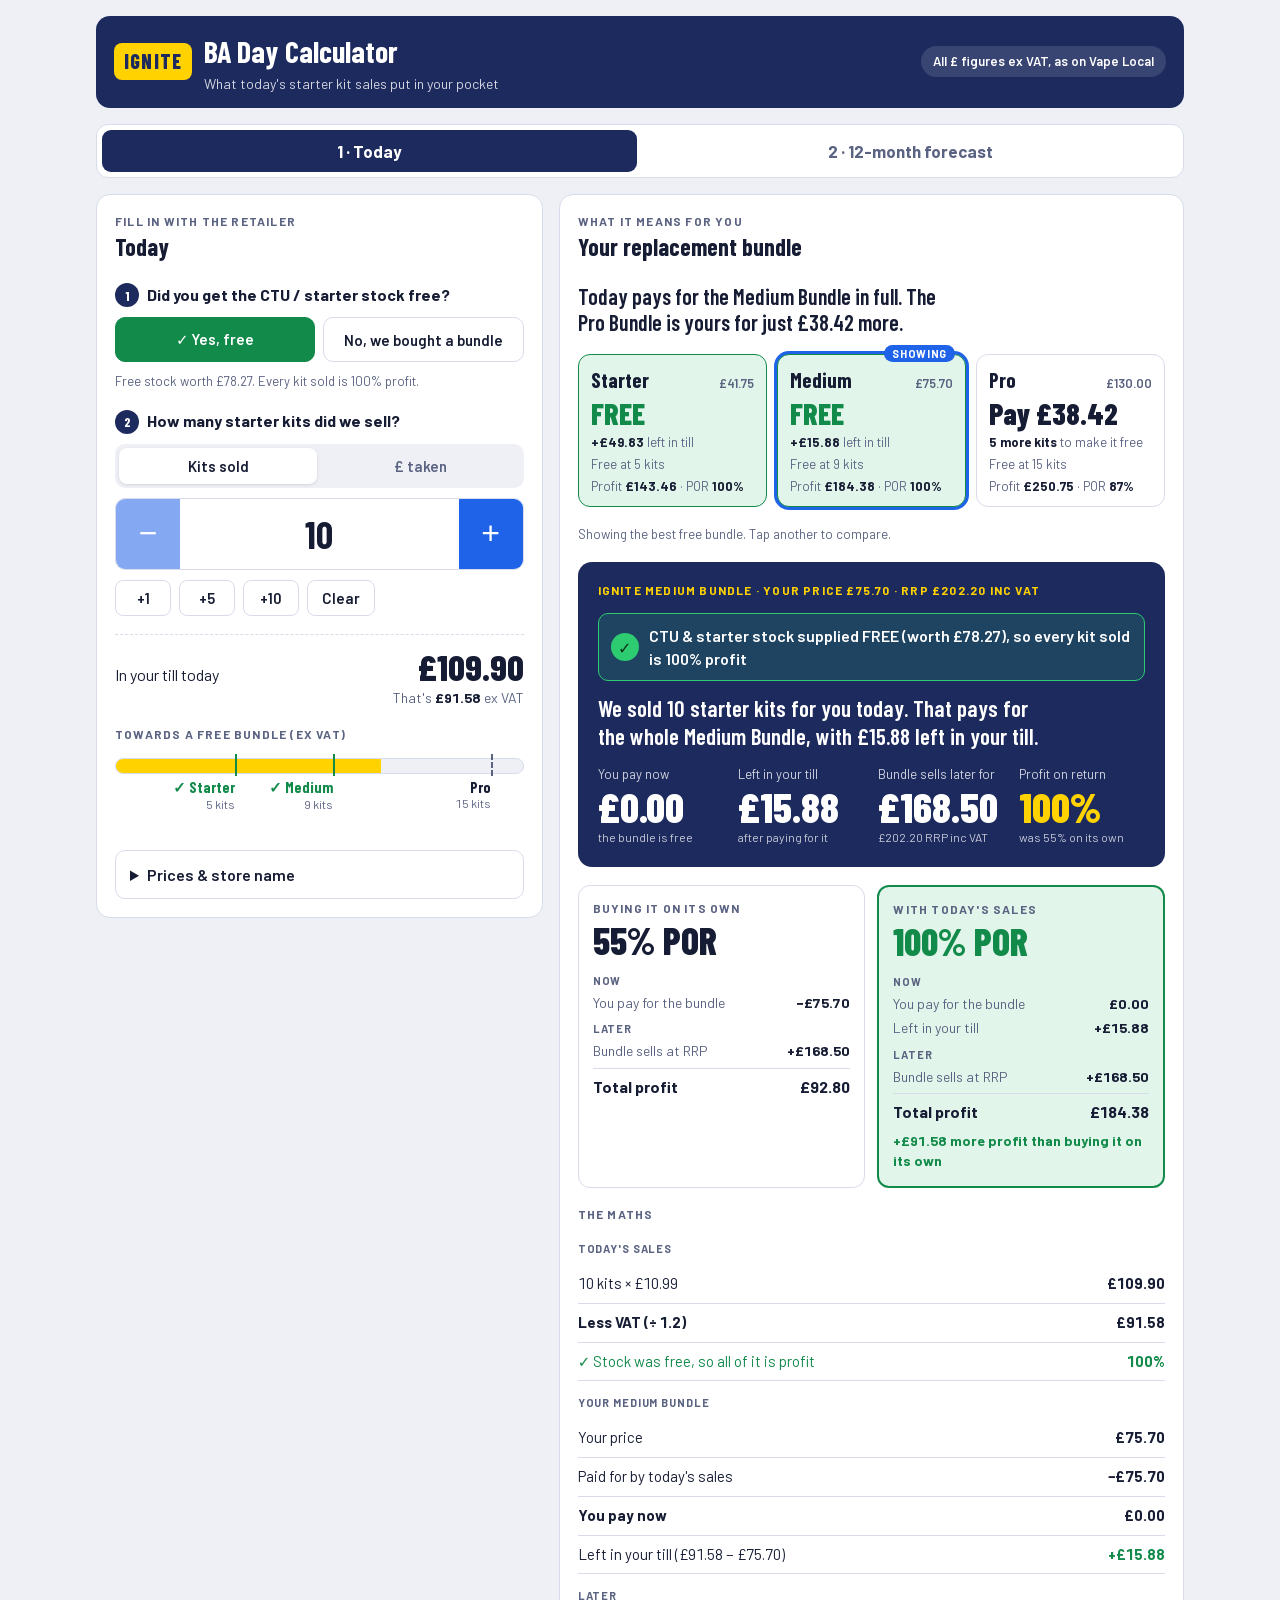
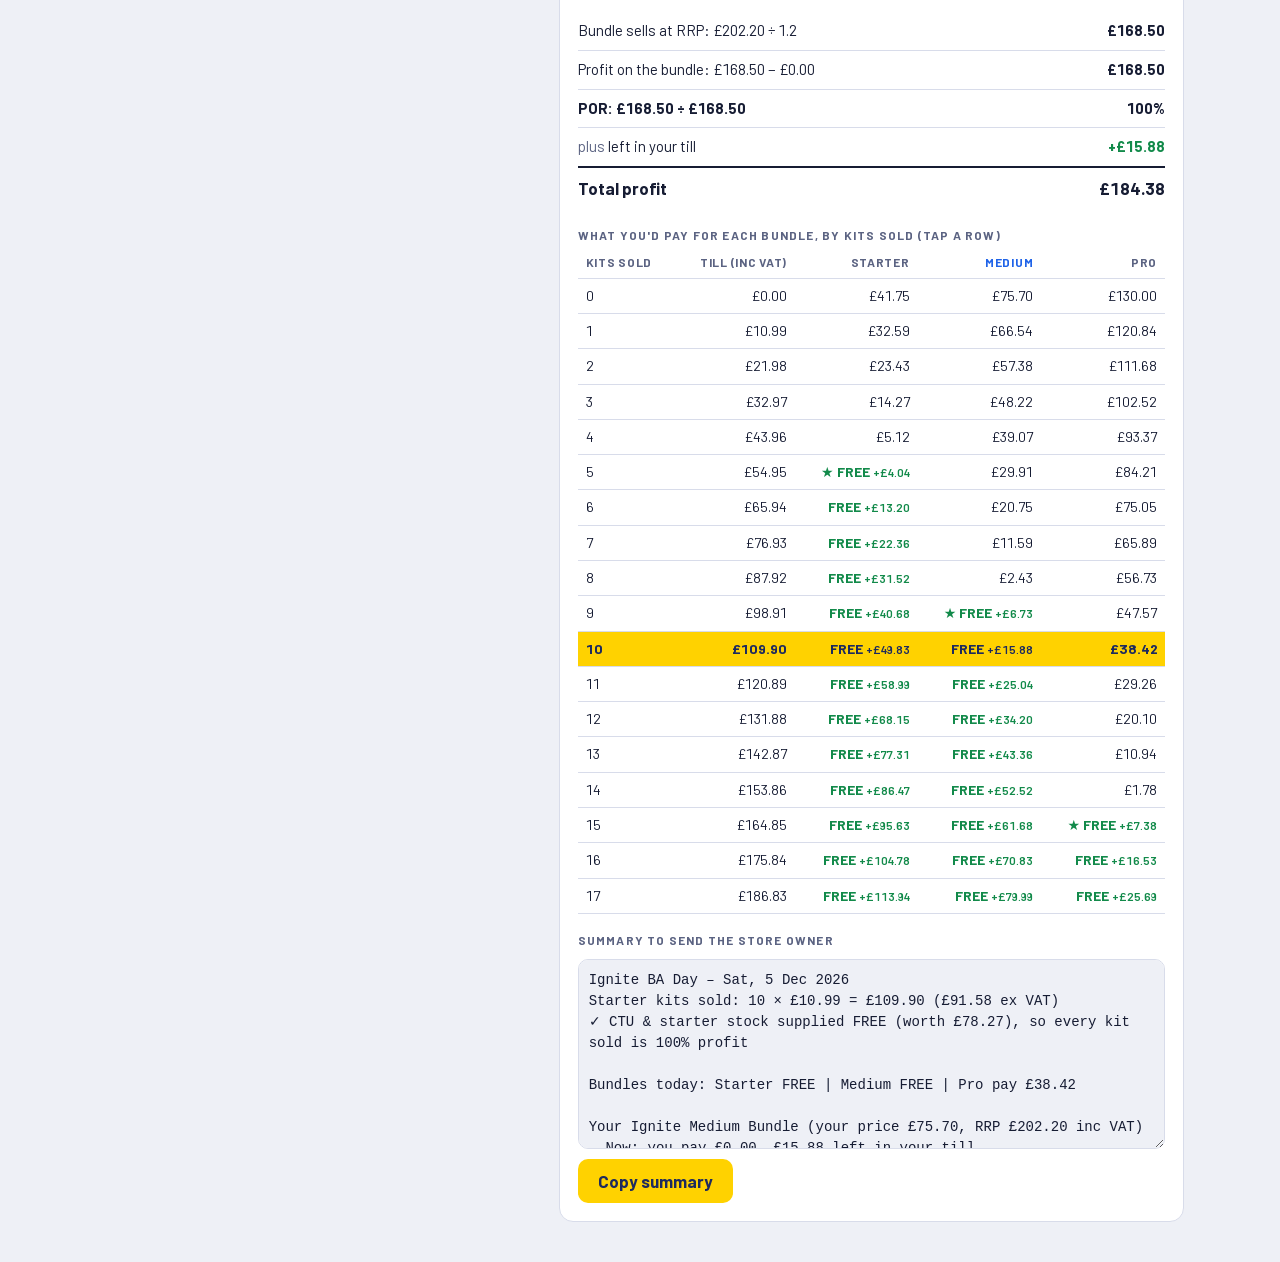
==== commit 2f56009c: "Add page 2: 12-month forecast from regulars 30% of kit buyers (editable) become weekly regulars spen" ====
--- a/index.html
+++ b/index.html
@@ -41,18 +41,20 @@
   --display: "Barlow Condensed", "Arial Narrow", "Roboto Condensed", sans-serif;
   --body: "Barlow", "Segoe UI", system-ui, -apple-system, sans-serif;
   --r: 14px;
+  --c-today: #b58500;
+  --c-reg: #1f63e8;
 }
 @media (prefers-color-scheme: dark) {
   :root:not([data-theme="light"]) {
     --navy: #16204a; --navy-ink: #ffffff; --yellow: #ffd200; --yellow-ink: #16204a; --blue: #5b8dff;
     --bg: #0d1226; --surface: #161d38; --fg: #eef0fa; --muted: #9aa2c4; --line: #2a3359;
-    --good: #4fd48a; --good-bg: #133626; --warn: #f2b84b; color-scheme: dark;
+    --good: #4fd48a; --good-bg: #133626; --warn: #f2b84b; --c-today: #b88a00; --c-reg: #4f7ff0; color-scheme: dark;
   }
 }
 :root[data-theme="dark"] {
   --navy: #16204a; --navy-ink: #ffffff; --yellow: #ffd200; --yellow-ink: #16204a; --blue: #5b8dff;
   --bg: #0d1226; --surface: #161d38; --fg: #eef0fa; --muted: #9aa2c4; --line: #2a3359;
-  --good: #4fd48a; --good-bg: #133626; --warn: #f2b84b; color-scheme: dark;
+  --good: #4fd48a; --good-bg: #133626; --warn: #f2b84b; --c-today: #b88a00; --c-reg: #4f7ff0; color-scheme: dark;
 }
 * { box-sizing: border-box; }
 [hidden] { display: none !important; }
@@ -194,6 +196,33 @@
 .share { display: flex; gap: 10px; flex-wrap: wrap; align-items: center; }
 .btn { border: 0; background: var(--yellow); color: var(--yellow-ink); font: 700 17px var(--body); padding: 12px 20px; border-radius: 10px; cursor: pointer; }
 .toast { font-size: 14px; color: var(--good); font-weight: 600; }
+/* Tabs */
+.tabs { display: grid; grid-template-columns: 1fr 1fr; gap: 6px; background: var(--surface); border: 1px solid var(--line); border-radius: 12px; padding: 5px; position: sticky; top: env(safe-area-inset-top, 0px); z-index: 5; }
+.tabs button { border: 0; background: transparent; color: var(--muted); font: 700 17px var(--body); padding: 11px 8px; border-radius: 9px; cursor: pointer; }
+.tabs button[aria-selected="true"] { background: var(--navy); color: var(--navy-ink); }
+
+/* Forecast */
+.flow { display: grid; grid-template-columns: repeat(4, minmax(0, 1fr)); gap: 8px; }
+@media (max-width: 640px) { .flow { grid-template-columns: 1fr 1fr; } }
+.flow div { background: var(--bg); border-radius: 12px; padding: 12px; display: grid; gap: 2px; align-content: start; position: relative; }
+.flow b { font: 800 30px / 1.05 var(--display); }
+.flow span { font-size: 13px; color: var(--muted); }
+.legend { display: flex; gap: 16px; flex-wrap: wrap; font-size: 13px; color: var(--muted); }
+.legend i { display: inline-block; width: 12px; height: 12px; border-radius: 3px; vertical-align: -1px; margin-right: 6px; }
+.chart-wrap { position: relative; }
+.chart { width: 100%; height: auto; display: block; overflow: visible; }
+.chart text { fill: var(--muted); font: 12px var(--body); }
+.chart .grid line { stroke: var(--line); stroke-width: 1; }
+.chart .hit { fill: transparent; cursor: pointer; }
+.chart .hit:hover, .chart .hit.on { fill: var(--fg); fill-opacity: .05; }
+.tip { position: absolute; pointer-events: none; background: var(--surface); color: var(--fg); border: 1px solid var(--line); border-radius: 10px; padding: 8px 10px; font-size: 13px; box-shadow: 0 6px 18px rgba(0,0,0,.15); white-space: nowrap; transform: translate(-50%, -100%); }
+.tip b { display: block; font-size: 14px; }
+.ftable { width: 100%; border-collapse: collapse; font-size: 14px; min-width: 460px; }
+.ftable th { text-align: right; font-size: 12px; text-transform: uppercase; letter-spacing: .06em; color: var(--muted); padding: 6px 8px; border-bottom: 1px solid var(--line); }
+.ftable td { text-align: right; padding: 7px 8px; border-bottom: 1px solid var(--line); }
+.ftable th:first-child, .ftable td:first-child { text-align: left; }
+.ftable tr.sold td { color: var(--good); font-weight: 700; }
+.fields select { font: 600 17px var(--body); padding: 9px 10px; border-radius: 8px; border: 1px solid var(--line); background: var(--bg); color: var(--fg); width: 100%; }
 @media (prefers-reduced-motion: reduce) { .track .fill { transition: none; } }
 </style>
 
@@ -209,7 +238,12 @@
     <span class="vatnote">All £ figures ex VAT, as on Vape Local</span>
   </header>
 
-  <div class="grid">
+  <div class="tabs" role="tablist" aria-label="Pages">
+    <button type="button" role="tab" id="tabToday" aria-selected="true" aria-controls="pageToday">1 · Today</button>
+    <button type="button" role="tab" id="tabForecast" aria-selected="false" aria-controls="pageForecast">2 · 12-month forecast</button>
+  </div>
+
+  <div class="grid" id="pageToday" role="tabpanel" aria-labelledby="tabToday">
     <!-- TODAY -->
     <section class="panel" aria-labelledby="inTitle">
       <div>
@@ -364,6 +398,86 @@
       </div>
     </section>
   </div>
+
+  <div class="grid" id="pageForecast" role="tabpanel" aria-labelledby="tabForecast" hidden>
+    <section class="panel" aria-labelledby="fIn">
+      <div>
+        <div class="eyebrow">Built on today's sales</div>
+        <h2 id="fIn">Your new regulars</h2>
+      </div>
+      <p class="hint" id="fFrom"></p>
+      <div class="fields num" style="padding:0">
+        <label>Customers who come back (%)
+          <input id="fRate" type="number" inputmode="numeric" min="0" max="100" step="1" value="30">
+        </label>
+        <label>Spend per visit (£ inc VAT)
+          <input id="fSpend" type="number" inputmode="decimal" min="0" step="0.01" value="6.99">
+        </label>
+        <label>How often they buy
+          <select id="fFreq">
+            <option value="52">Every week</option>
+            <option value="26">Every 2 weeks</option>
+            <option value="12">Every month</option>
+          </select>
+        </label>
+        <label>Your margin on reorders (%)
+          <input id="fMargin" type="number" inputmode="numeric" min="0" max="100" step="1" value="55">
+        </label>
+        <label>Forecast (months)
+          <input id="fMonths" type="number" inputmode="numeric" min="1" max="24" step="1" value="12">
+        </label>
+      </div>
+      <p class="hint">Spend per visit is an average across Ignite pods and refills. Margin is 55% to match Vape Local bundle pricing. Change either to suit the store.</p>
+      <div style="display:grid;gap:8px">
+        <div class="eyebrow">How it works</div>
+        <ol class="hint" style="margin:0;padding-left:18px;display:grid;gap:4px;font-size:14px">
+          <li>Some of today's kit buyers come back for pods and refills.</li>
+          <li>Their first purchases sell through the bundle today paid for. That profit is already on page 1.</li>
+          <li>After that you reorder, and every sale makes your margin on top.</li>
+        </ol>
+      </div>
+    </section>
+
+    <section class="panel" aria-labelledby="fOut" aria-live="polite">
+      <div>
+        <div class="eyebrow">What it means for you</div>
+        <h2 id="fOut">Forecast</h2>
+      </div>
+      <p class="pick" id="fPick"></p>
+      <div class="flow num">
+        <div><span>Kits sold today</span><b id="fKits"></b></div>
+        <div><span>New regulars</span><b id="fRegs"></b><span id="fRegsS"></span></div>
+        <div><span>Their spend a month</span><b id="fMonthly"></b><span id="fMonthlyS"></span></div>
+        <div><span>Bundle sold through in</span><b id="fSellThrough"></b><span id="fSellS"></span></div>
+      </div>
+
+      <div class="hero">
+        <div class="eyebrow" id="fHeroTitle"></div>
+        <div class="hero-row num">
+          <div class="stat"><span class="k">Today's deal (page 1)</span><span class="v" id="fToday"></span><span class="s" id="fTodayS"></span></div>
+          <div class="stat"><span class="k">Profit on reorders</span><span class="v" id="fReorder"></span><span class="s" id="fReorderS"></span></div>
+          <div class="stat"><span class="k">Total profit</span><span class="v y" id="fTotal"></span><span class="s" id="fTotalS"></span></div>
+        </div>
+      </div>
+
+      <div style="display:grid;gap:8px">
+        <div class="eyebrow">Profit building up, month by month (ex VAT)</div>
+        <div class="legend"><span><i style="background:var(--c-today)"></i>Today's deal</span><span><i style="background:var(--c-reg)"></i>Profit on reorders from regulars</span></div>
+        <div class="chart-wrap"><svg class="chart num" id="fChart" role="img" aria-label="Cumulative profit by month"></svg><div class="tip" id="fTip" hidden></div></div>
+      </div>
+
+      <div>
+        <div class="eyebrow" style="margin-bottom:4px">Month by month</div>
+        <div class="ladder-wrap">
+          <table class="ftable num">
+            <thead><tr><th>Month</th><th>Regulars' sales (inc VAT)</th><th>Bundle stock left</th><th>Reorder profit</th><th>Total profit so far</th></tr></thead>
+            <tbody id="fRows"></tbody>
+          </table>
+        </div>
+      </div>
+      <p class="hint">A forecast, not a promise. It assumes regulars keep buying for the whole period. All £ figures ex VAT unless shown.</p>
+    </section>
+  </div>
 </div>
 
 <script>
@@ -375,7 +489,8 @@
   var PRICE_IDS = Object.keys(DEFAULT_PRICES);
   var $ = function (id) { return document.getElementById(id); };
   // sel: the bundle the retailer is looking at; null means follow the best free bundle.
-  var state = { mode: "kits", kits: 10, cash: 50, free: true, bought: "starter", sel: null };
+  var state = { mode: "kits", kits: 10, cash: 50, free: true, bought: "starter", sel: null, tab: "today" };
+  var FORECAST_IDS = ["fRate", "fSpend", "fFreq", "fMargin", "fMonths"];
 
   function num(v) { var n = parseFloat(v); return isFinite(n) && n > 0 ? n : 0; }
   function r2(n) { return Math.round(n * 100) / 100; }
@@ -386,7 +501,7 @@
     try {
       var s = JSON.parse(localStorage.getItem("ignite-ba-calc-v2") || "null");
       if (!s) return;
-      PRICE_IDS.concat(["store"]).forEach(function (k) { if (s[k] != null) $(k).value = s[k]; });
+      PRICE_IDS.concat(["store"], FORECAST_IDS).forEach(function (k) { if (s[k] != null) $(k).value = s[k]; });
       ["mode", "kits", "cash", "free", "bought", "sel"].forEach(function (k) { if (s[k] !== undefined) state[k] = s[k]; });
       if (KEYS.indexOf(state.bought) < 0) state.bought = "starter";
       if (state.sel !== null && KEYS.indexOf(state.sel) < 0) state.sel = null;
@@ -395,7 +510,7 @@
   function save() {
     try {
       var s = { mode: state.mode, kits: state.kits, cash: state.cash, free: state.free, bought: state.bought, sel: state.sel, store: $("store").value };
-      PRICE_IDS.forEach(function (k) { s[k] = $(k).value; });
+      PRICE_IDS.concat(FORECAST_IDS).forEach(function (k) { s[k] = $(k).value; });
       localStorage.setItem("ignite-ba-calc-v2", JSON.stringify(s));
     } catch (e) {}
   }
@@ -574,6 +689,8 @@
       return "<tr data-k='" + n + "'" + (kitsMode && n === state.kits ? " class='cur'" : "") + "><td>" + n + "</td><td>" + gbp(n * p.kit) + "</td>" + cells + "</tr>";
     }).join("");
 
+    var F = forecast({ kitsSold: kitsSold, b: b, d: d });
+
     // Summary
     var store = $("store").value.trim();
     var date = new Date().toLocaleDateString("en-GB", { weekday: "short", day: "numeric", month: "short", year: "numeric" });
@@ -592,6 +709,11 @@
       "  Total profit: " + gbp(d.total) + " | POR " + pct(d.por),
       "  On its own it would be " + gbp(d.baseProfit) + " | POR " + pct(d.basePor) + (lift > 0 ? " (today adds " + gbp(lift) + ")" : ""),
       "",
+      "",
+      "Forecast (" + F.months + " months): " + F.regs + " regular" + (F.regs === 1 ? "" : "s") + " (" + pct(F.rate) + " of " + kitsSold + " kits) spending " + gbp(F.spend) + " " + F.freqText + " = " + gbp(F.monthlyInc) + " a month",
+      "  Sells through your " + b.short + " Bundle in " + F.sellText + ", then " + gbp(F.reorder) + " profit on reorders",
+      "  Total profit over " + F.months + " months: " + gbp(F.total),
+      "",
       "All figures ex VAT unless shown."
     ];
     $("summary").value = out.join("\n");
@@ -599,6 +721,115 @@
     if (document.activeElement !== $("kits")) $("kits").value = state.kits;
     if (document.activeElement !== $("cash")) $("cash").value = state.cash;
     save();
+  }
+
+
+  // Page 2: regulars forecast. Regulars' first purchases sell through the bundle (already counted on page 1);
+  // after that the store reorders and makes its margin on every sale.
+  function forecast(c) {
+    var rate = Math.min(100, num($("fRate").value)) / 100;
+    var spend = num($("fSpend").value);
+    var perYear = +$("fFreq").value || 52;
+    var margin = Math.min(100, num($("fMargin").value)) / 100;
+    var months = Math.max(1, Math.min(24, Math.round(num($("fMonths").value)) || 12));
+    var regs = Math.round(c.kitsSold * rate);
+    var monthlyInc = r2(regs * spend * perYear / 12);
+    var monthlyEx = monthlyInc / VAT;
+    var B = c.b.rrpEx;
+    var sellMonths = monthlyEx > 0 ? B / monthlyEx : Infinity;
+    var freqText = perYear === 52 ? "a week" : perYear === 26 ? "a fortnight" : "a month";
+    var rows = [], m;
+    for (m = 1; m <= months; m++) {
+      var cum = monthlyEx * m;
+      var reorderProfit = r2(Math.max(0, cum - B) * margin);
+      rows.push({ m: m, salesInc: r2(monthlyInc), stockLeft: r2(Math.max(0, B - cum)), reorder: reorderProfit, total: r2(c.d.total + reorderProfit) });
+    }
+    var last = rows[rows.length - 1];
+    var weeks = sellMonths * 52 / 12;
+    var sellText = !isFinite(sellMonths) ? "no time (no regulars)" : weeks < 13 ? Math.max(1, Math.ceil(weeks)) + " weeks" : (Math.round(sellMonths * 10) / 10) + " months";
+    if (!isFinite(sellMonths)) sellText = "–";
+    var F = { rate: rate, spend: spend, regs: regs, months: months, monthlyInc: monthlyInc, reorder: last.reorder, total: last.total, sellText: sellText, freqText: freqText };
+
+    $("fFrom").innerHTML = "From page 1: <b>" + c.kitsSold + " kits sold</b>, replacement <b>" + c.b.name + "</b>, " + (state.free ? "stock supplied free" : "stock bought in the " + NAMES[state.bought] + " Bundle") + ".";
+    $("fKits").textContent = c.kitsSold;
+    $("fRegs").textContent = regs;
+    $("fRegsS").textContent = pct(rate) + " come back";
+    $("fMonthly").textContent = gbp(monthlyInc);
+    $("fMonthlyS").textContent = gbp(spend) + " " + freqText + " each, inc VAT";
+    $("fSellThrough").textContent = isFinite(sellMonths) ? sellText : "–";
+    $("fSellS").textContent = "your " + c.b.short + " Bundle (" + gbp(c.b.rrp) + " RRP)";
+    if (regs === 0) $("fPick").textContent = c.kitsSold > 0 ? "Sell a few more kits today and some of those customers come back every " + freqText.replace("a ", "") + "." : "Every kit sold today brings customers back for pods and refills.";
+    else $("fPick").textContent = c.kitsSold + " kits today brings in about " + regs + " regular" + (regs === 1 ? "" : "s") + ". They sell through your " + c.b.short + " Bundle in " + sellText + ", then make you " + gbp(r2(monthlyEx * margin)) + " a month on reorders.";
+    $("fHeroTitle").textContent = "Over " + months + " months · " + c.b.name;
+    $("fToday").textContent = gbp(c.d.total);
+    $("fTodayS").textContent = "kits sold + " + c.b.short + " Bundle";
+    $("fReorder").textContent = gbp(last.reorder);
+    $("fReorderS").textContent = pct(margin) + " of regulars' spend after the bundle sells";
+    $("fTotal").textContent = gbp(last.total);
+    $("fTotalS").textContent = "vs " + gbp(c.d.baseProfit) + " buying the bundle on its own";
+
+    $("fRows").innerHTML = rows.map(function (r) {
+      return "<tr" + (r.stockLeft === 0 && r.reorder > 0 && (r.m === 1 || rows[r.m - 2].stockLeft > 0) ? " class='sold'" : "") + "><td>" + r.m + "</td><td>" + gbp(r.salesInc) + "</td><td>" + (r.stockLeft > 0 ? gbp(r.stockLeft) : "Sold through") + "</td><td>" + gbp(r.reorder) + "</td><td>" + gbp(r.total) + "</td></tr>";
+    }).join("");
+    drawChart(rows, c.d.total);
+    return F;
+  }
+
+  // Stacked bars: today's deal (constant) under cumulative reorder profit. One axis, recessive grid.
+  function drawChart(rows, todayProfit) {
+    var svg = $("fChart"), W = 640, H = 260, L = 52, R = 8, T = 12, Bm = 28;
+    var max = Math.max(1, rows[rows.length - 1].total);
+    var step = niceStep(max / 4), top = Math.ceil(max / step) * step;
+    var n = rows.length, bw = (W - L - R) / n, barW = Math.max(6, Math.min(36, bw * 0.62));
+    function y(v) { return T + (H - T - Bm) * (1 - v / top); }
+    var g = "<g class='grid'>";
+    for (var v = 0; v <= top + 1e-9; v += step) g += "<line x1='" + L + "' x2='" + (W - R) + "' y1='" + y(v) + "' y2='" + y(v) + "'/><text x='" + (L - 6) + "' y='" + (y(v) + 4) + "' text-anchor='end'>£" + Math.round(v) + "</text>";
+    g += "</g>";
+    var bars = "", hits = "";
+    rows.forEach(function (r, i) {
+      var cx = L + bw * i + bw / 2, x = cx - barW / 2;
+      var y0 = y(0), yT = y(todayProfit), yR = y(r.total);
+      // today's deal segment, rounded only where it is the top of the bar
+      bars += seg(x, yT, barW, y0 - yT, "var(--c-today)", r.reorder <= 0);
+      if (r.reorder > 0) bars += seg(x, yR, barW, Math.max(0, yT - yR - 2), "var(--c-reg)", true);
+      if (n <= 12 || i % 2 === 1 || i === n - 1) bars += "<text x='" + cx + "' y='" + (H - 8) + "' text-anchor='middle'>" + r.m + "</text>";
+      hits += "<rect class='hit' data-i='" + i + "' x='" + (L + bw * i) + "' y='" + T + "' width='" + bw + "' height='" + (H - T - Bm) + "'/>";
+    });
+    var lastR = rows[rows.length - 1];
+    var label = "<text x='" + (L + bw * (n - 0.5)) + "' y='" + (y(lastR.total) - 6) + "' text-anchor='end' style='fill:var(--fg);font-weight:700'>" + gbp(lastR.total) + "</text>";
+    svg.setAttribute("viewBox", "0 0 " + W + " " + H);
+    svg.innerHTML = g + bars + label + "<text x='" + L + "' y='" + (H - 8) + "' text-anchor='end' dx='-6'>Month</text>" + hits;
+    var tip = $("fTip");
+    svg.onmousemove = svg.onclick = function (e) {
+      var h = e.target.closest && e.target.closest(".hit");
+      svg.querySelectorAll(".hit.on").forEach(function (x) { x.classList.remove("on"); });
+      if (!h) { tip.hidden = true; return; }
+      h.classList.add("on");
+      var r = rows[+h.dataset.i], box = svg.getBoundingClientRect(), sc = box.width / W;
+      tip.innerHTML = "<b>Month " + r.m + ": " + gbp(r.total) + "</b>Today's deal " + gbp(todayProfit) + "<br>Reorder profit " + gbp(r.reorder) + (r.stockLeft > 0 ? "<br>Bundle stock left " + gbp(r.stockLeft) : "");
+      tip.hidden = false;
+      var half = tip.offsetWidth / 2, cxp = (L + bw * (+h.dataset.i) + bw / 2) * sc;
+      tip.style.left = Math.max(half, Math.min(box.width - half, cxp)) + "px";
+      tip.style.top = Math.max(tip.offsetHeight, y(r.total) * sc - 6) + "px";
+    };
+    svg.onmouseleave = function () { tip.hidden = true; svg.querySelectorAll(".hit.on").forEach(function (x) { x.classList.remove("on"); }); };
+  }
+  function seg(x, y, w, h, fill, roundTop) {
+    if (h <= 0) return "";
+    var rr = roundTop ? Math.min(4, h, w / 2) : 0;
+    return "<path fill='" + fill + "' d='M" + x + "," + (y + h) + "V" + (y + rr) + "Q" + x + "," + y + " " + (x + rr) + "," + y + "H" + (x + w - rr) + "Q" + (x + w) + "," + y + " " + (x + w) + "," + (y + rr) + "V" + (y + h) + "Z'/>";
+  }
+  function niceStep(raw) {
+    var p10 = Math.pow(10, Math.floor(Math.log10(Math.max(raw, 1e-6)))), f = raw / p10;
+    return (f <= 1 ? 1 : f <= 2 ? 2 : f <= 2.5 ? 2.5 : f <= 5 ? 5 : 10) * p10;
+  }
+
+  function setTab(t) {
+    state.tab = t;
+    $("tabToday").setAttribute("aria-selected", t === "today");
+    $("tabForecast").setAttribute("aria-selected", t === "forecast");
+    $("pageToday").hidden = t !== "today";
+    $("pageForecast").hidden = t !== "forecast";
   }
 
   function setMode(m) {
@@ -633,6 +864,9 @@
     var t = e.target.closest("[data-tier]");
     if (t) { state.sel = t.dataset.tier; render(); }
   });
+  FORECAST_IDS.forEach(function (id) { $(id).addEventListener("input", render); $(id).addEventListener("change", render); });
+  $("tabToday").addEventListener("click", function () { setTab("today"); window.scrollTo(0, 0); });
+  $("tabForecast").addEventListener("click", function () { setTab("forecast"); window.scrollTo(0, 0); });
   $("autoBtn").addEventListener("click", function () { state.sel = null; render(); });
   $("ladder").addEventListener("click", function (e) {
     var tr = e.target.closest("tr[data-k]");
@@ -649,7 +883,46 @@
   });
 
   load();
+  setTab(location.hash === "#forecast" ? "forecast" : "today");
   setMode(state.mode);
+})();
+</script>
+
+<div id="installBar" hidden style="position:fixed;left:0;right:0;bottom:0;z-index:50;background:#1d2a5e;color:#fff;padding:12px 16px calc(12px + env(safe-area-inset-bottom, 0px));display:flex;gap:12px;align-items:center;justify-content:center;flex-wrap:wrap;box-shadow:0 -4px 16px rgba(0,0,0,.2);font:15px Barlow, system-ui, sans-serif">
+  <img src="icons/icon-192.png" alt="" width="40" height="40" style="border-radius:9px">
+  <span id="installText" style="flex:1 1 240px;max-width:560px"></span>
+  <button type="button" id="installBtn" hidden style="border:0;background:#ffd200;color:#1d2a5e;font:700 16px Barlow, system-ui, sans-serif;padding:10px 18px;border-radius:10px;cursor:pointer">Install app</button>
+  <button type="button" id="installClose" aria-label="Hide" style="border:0;background:transparent;color:#fff;font-size:24px;line-height:1;cursor:pointer;padding:4px 8px">×</button>
+</div>
+<script>
+(function () {
+  // Show how to add the app to the Home Screen, unless it's already installed or was dismissed.
+  var standalone = window.matchMedia("(display-mode: standalone)").matches || navigator.standalone === true;
+  var dismissed = false;
+  try { dismissed = localStorage.getItem("ba-install-dismissed") === "1"; } catch (e) {}
+  if (standalone || dismissed || location.protocol === "file:") return;
+  var bar = document.getElementById("installBar"), text = document.getElementById("installText"), btn = document.getElementById("installBtn");
+  var ios = /iPad|iPhone|iPod/.test(navigator.userAgent) || (navigator.platform === "MacIntel" && navigator.maxTouchPoints > 1);
+  function show() { bar.hidden = false; document.body.style.paddingBottom = (bar.offsetHeight + 8) + "px"; }
+  if (ios) {
+    text.innerHTML = "<b>Add BA Day to your Home Screen:</b> tap the Share button <span aria-hidden='true'>(square with an arrow)</span>, then <b>Add to Home Screen</b>. It then works with no signal.";
+    show();
+  }
+  var deferred = null;
+  window.addEventListener("beforeinstallprompt", function (e) {
+    e.preventDefault(); deferred = e;
+    text.innerHTML = "<b>Install BA Day</b> on this device. It then opens like an app and works with no signal.";
+    btn.hidden = false; show();
+  });
+  btn.addEventListener("click", function () {
+    if (!deferred) return;
+    deferred.prompt();
+    deferred.userChoice.finally(function () { deferred = null; bar.hidden = true; document.body.style.paddingBottom = ""; });
+  });
+  document.getElementById("installClose").addEventListener("click", function () {
+    bar.hidden = true; document.body.style.paddingBottom = "";
+    try { localStorage.setItem("ba-install-dismissed", "1"); } catch (e) {}
+  });
 })();
 </script>
 
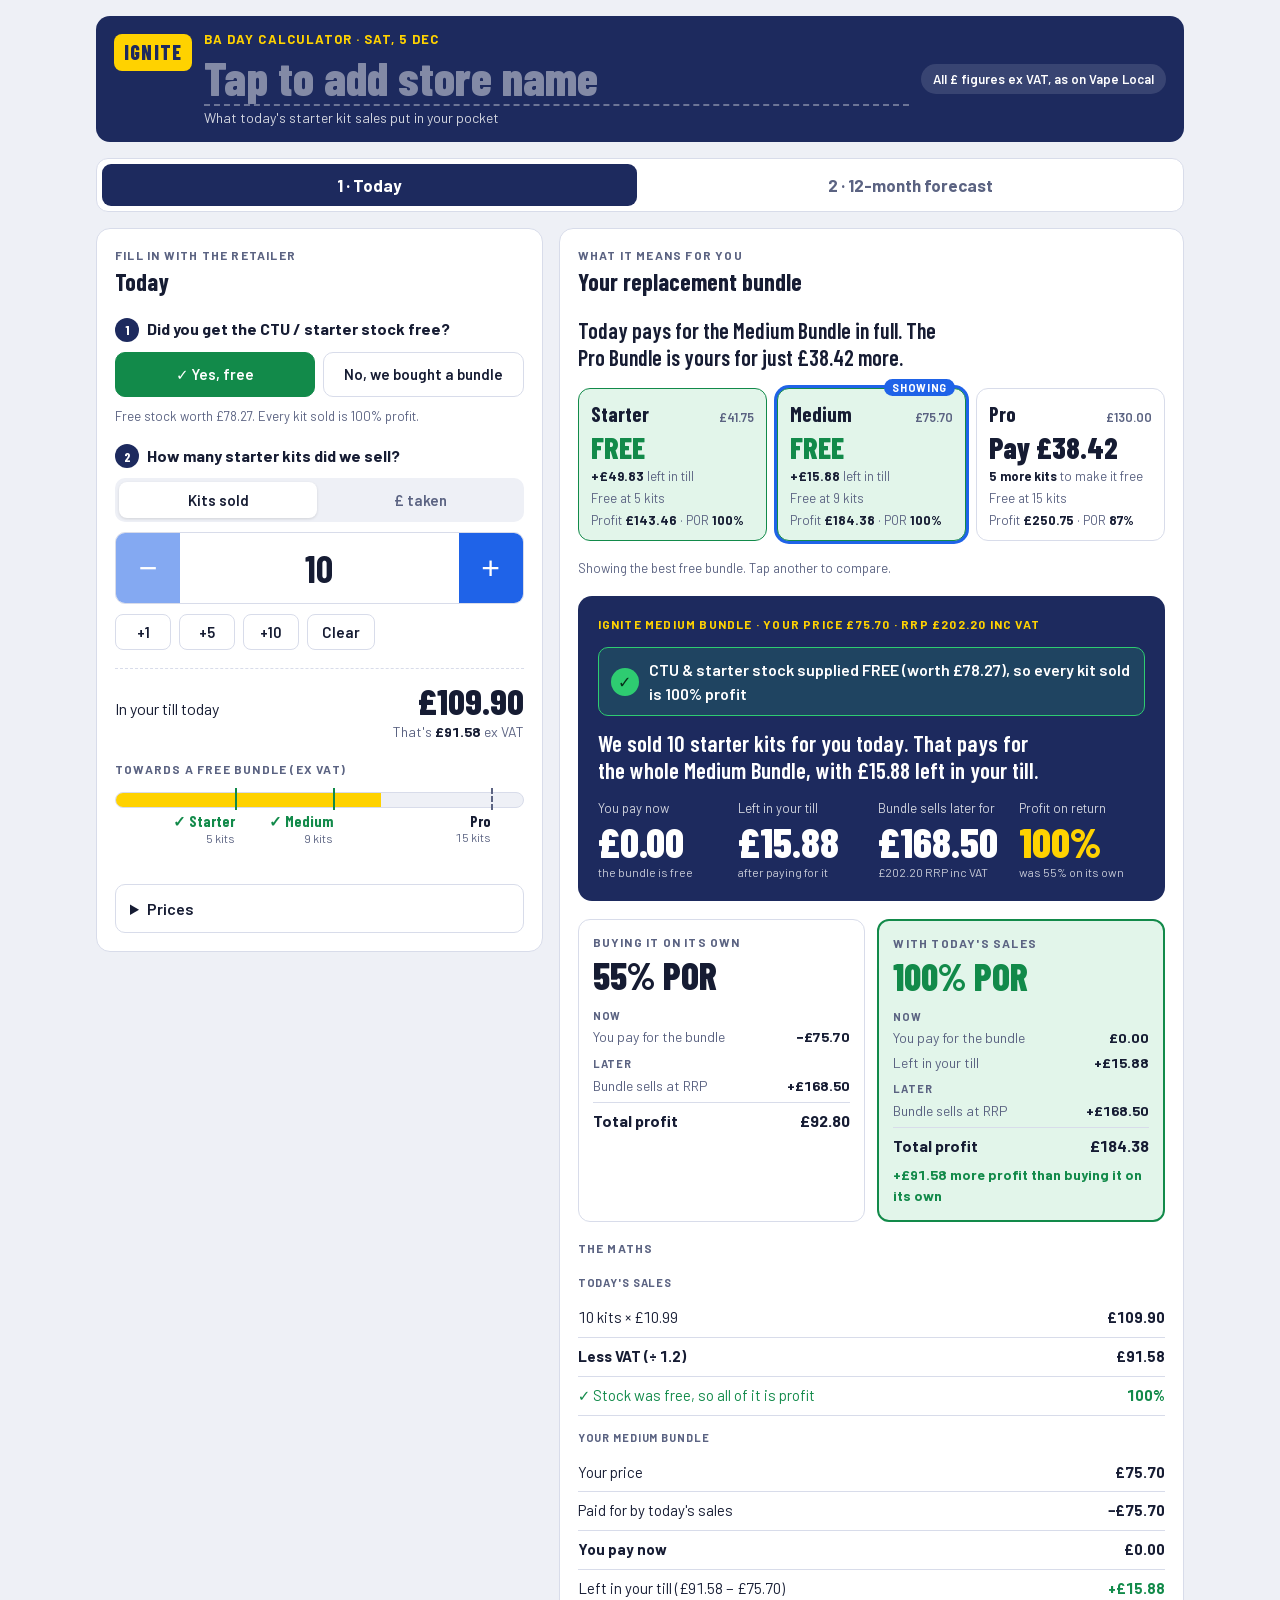
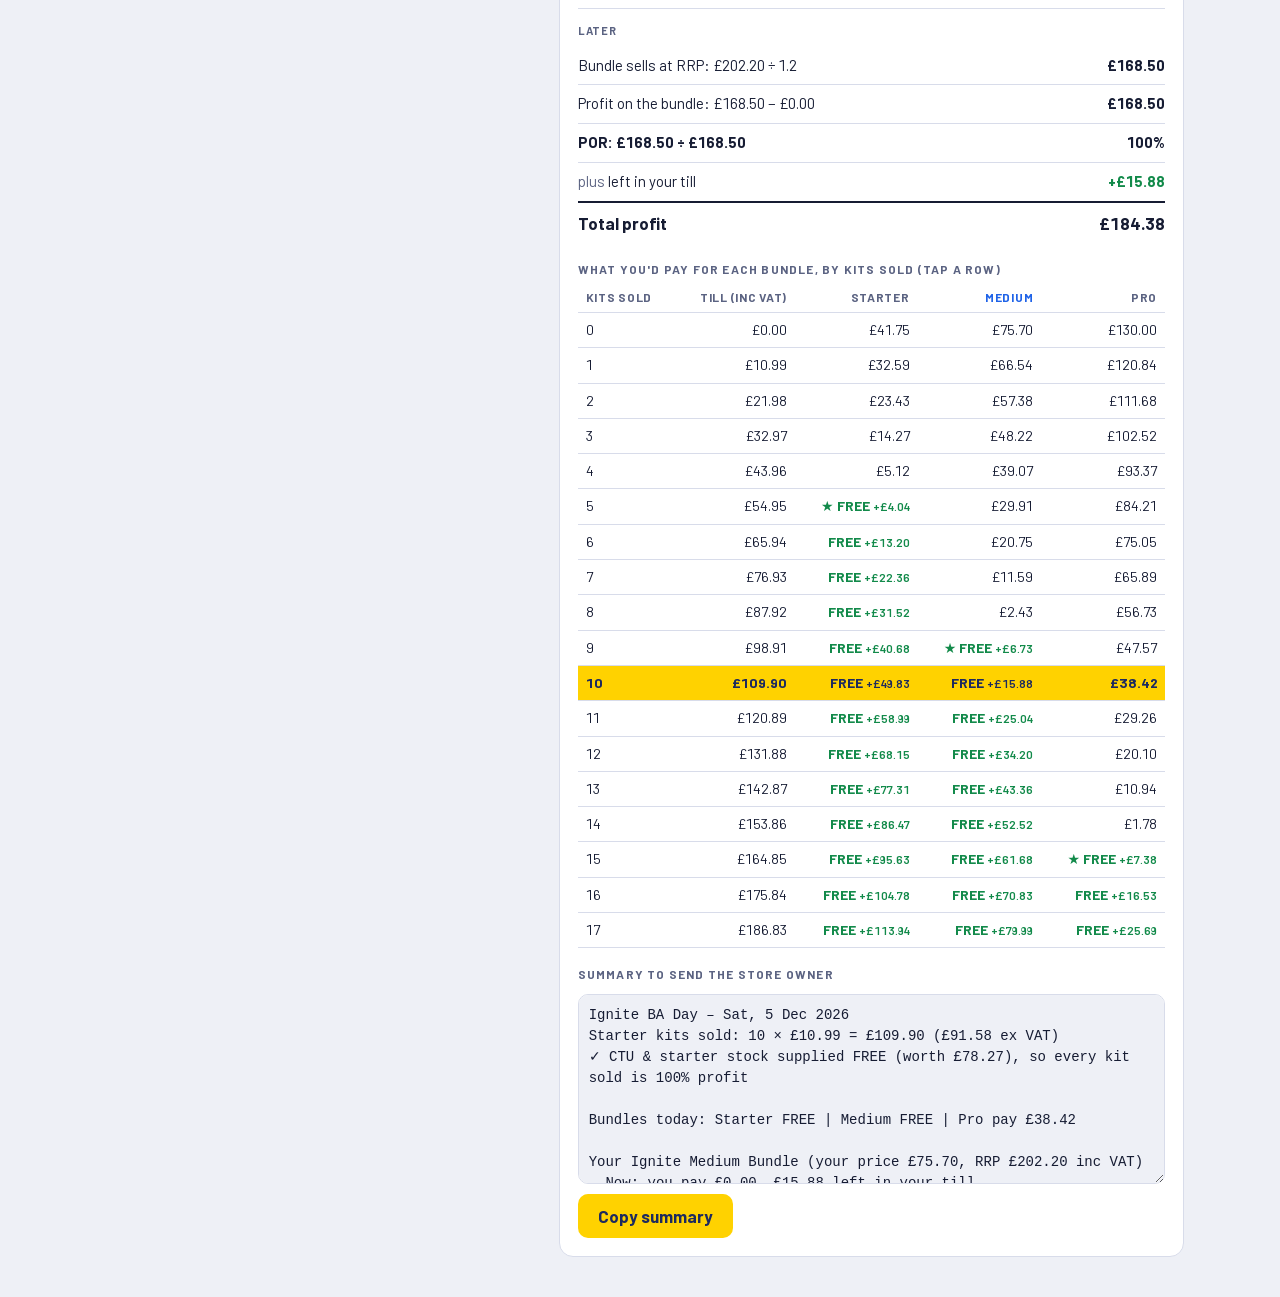
==== commit 75197d0a: "Show the store name as the big page heading The store name is now typed straight into the header, in" ====
--- a/index.html
+++ b/index.html
@@ -68,6 +68,16 @@
 .mark { background: var(--yellow); color: var(--yellow-ink); font-family: var(--display); font-weight: 800; font-size: 20px; letter-spacing: .06em; padding: 4px 10px; border-radius: 8px; }
 header h1 { font-family: var(--display); font-weight: 700; font-size: clamp(22px, 4vw, 30px); margin: 0; }
 header p { margin: 0; opacity: .8; font-size: 14px; }
+.brand { min-width: 0; flex: 1 1 320px; align-items: flex-start; }
+.brand > div { min-width: 0; flex: 1; display: grid; gap: 2px; }
+.brand .mark { margin-top: 4px; }
+.appname { font-size: 13px; font-weight: 700; letter-spacing: .08em; text-transform: uppercase; color: var(--yellow); opacity: 1 !important; }
+.storehead { margin: 0; }
+.storehead textarea { display: block; width: 100%; min-width: 0; border: 0; border-bottom: 2px dashed transparent; background: transparent; color: var(--navy-ink); font: 800 clamp(28px, 6vw, 48px) / 1.1 var(--display); padding: 0 0 2px; border-radius: 0; resize: none; overflow: hidden; }
+.storehead textarea::placeholder { color: var(--navy-ink); opacity: .45; }
+.storehead textarea:hover, .storehead textarea:placeholder-shown { border-bottom-color: rgba(255,255,255,.35); }
+.storehead textarea:focus-visible { outline: none; border-bottom-color: var(--yellow); }
+.sr { position: absolute; width: 1px; height: 1px; overflow: hidden; clip: rect(0 0 0 0); white-space: nowrap; }
 .vatnote { font-size: 13px; font-weight: 600; background: rgba(255,255,255,.12); padding: 6px 12px; border-radius: 99px; }
 
 .grid { display: grid; gap: 16px; grid-template-columns: 1fr; }
@@ -231,7 +241,8 @@
     <div class="brand">
       <span class="mark">IGNITE</span>
       <div>
-        <h1>BA Day Calculator</h1>
+        <p class="appname">BA Day Calculator · <span id="todayDate"></span></p>
+        <h1 class="storehead"><label for="store" class="sr">Store name</label><textarea id="store" rows="1" placeholder="Tap to add store name" autocomplete="off" enterkeyhint="done" spellcheck="false"></textarea></h1>
         <p>What today's starter kit sales put in your pocket</p>
       </div>
     </div>
@@ -310,7 +321,7 @@
       </div>
 
       <details class="settings">
-        <summary>Prices &amp; store name</summary>
+        <summary>Prices</summary>
         <div class="fields">
           <label>Starter kit retail (£ inc VAT)
             <input id="kitPrice" type="number" inputmode="decimal" step="0.01" min="0" value="10.99">
@@ -325,9 +336,6 @@
           <label>Medium RRP<input id="mediumRrp" type="number" inputmode="decimal" step="0.01" min="0" value="202.20"></label>
           <label>Pro price<input id="proCost" type="number" inputmode="decimal" step="0.01" min="0" value="130.00"></label>
           <label>Pro RRP<input id="proRrp" type="number" inputmode="decimal" step="0.01" min="0" value="347.00"></label>
-          <label class="full">Store name (for the summary)
-            <input id="store" type="text" placeholder="e.g. Costcutter High St">
-          </label>
           <button type="button" class="linkbtn" id="resetPrices">Reset to Vape Local prices</button>
         </div>
       </details>
@@ -693,6 +701,7 @@
 
     // Summary
     var store = $("store").value.trim();
+    document.title = store ? store + " · BA Day" : "Ignite BA Day Calculator";
     var date = new Date().toLocaleDateString("en-GB", { weekday: "short", day: "numeric", month: "short", year: "numeric" });
     var out = [
       "Ignite BA Day" + (store ? " – " + store : "") + " – " + date,
@@ -882,7 +891,14 @@
     } catch (e) { $("summary").select(); done("Text selected. Copy it from the box."); }
   });
 
+  $("todayDate").textContent = new Date().toLocaleDateString("en-GB", { weekday: "short", day: "numeric", month: "short" });
+  // One-line store name that wraps to fit: no line breaks, height follows the text.
+  function fitStore() { var t = $("store"); t.style.height = "auto"; t.style.height = t.scrollHeight + "px"; }
+  $("store").addEventListener("keydown", function (e) { if (e.key === "Enter") { e.preventDefault(); this.blur(); } });
+  $("store").addEventListener("input", function () { if (/\n/.test(this.value)) this.value = this.value.replace(/\s*\n\s*/g, " "); fitStore(); });
+  window.addEventListener("resize", fitStore);
   load();
+  fitStore();
   setTab(location.hash === "#forecast" ? "forecast" : "today");
   setMode(state.mode);
 })();
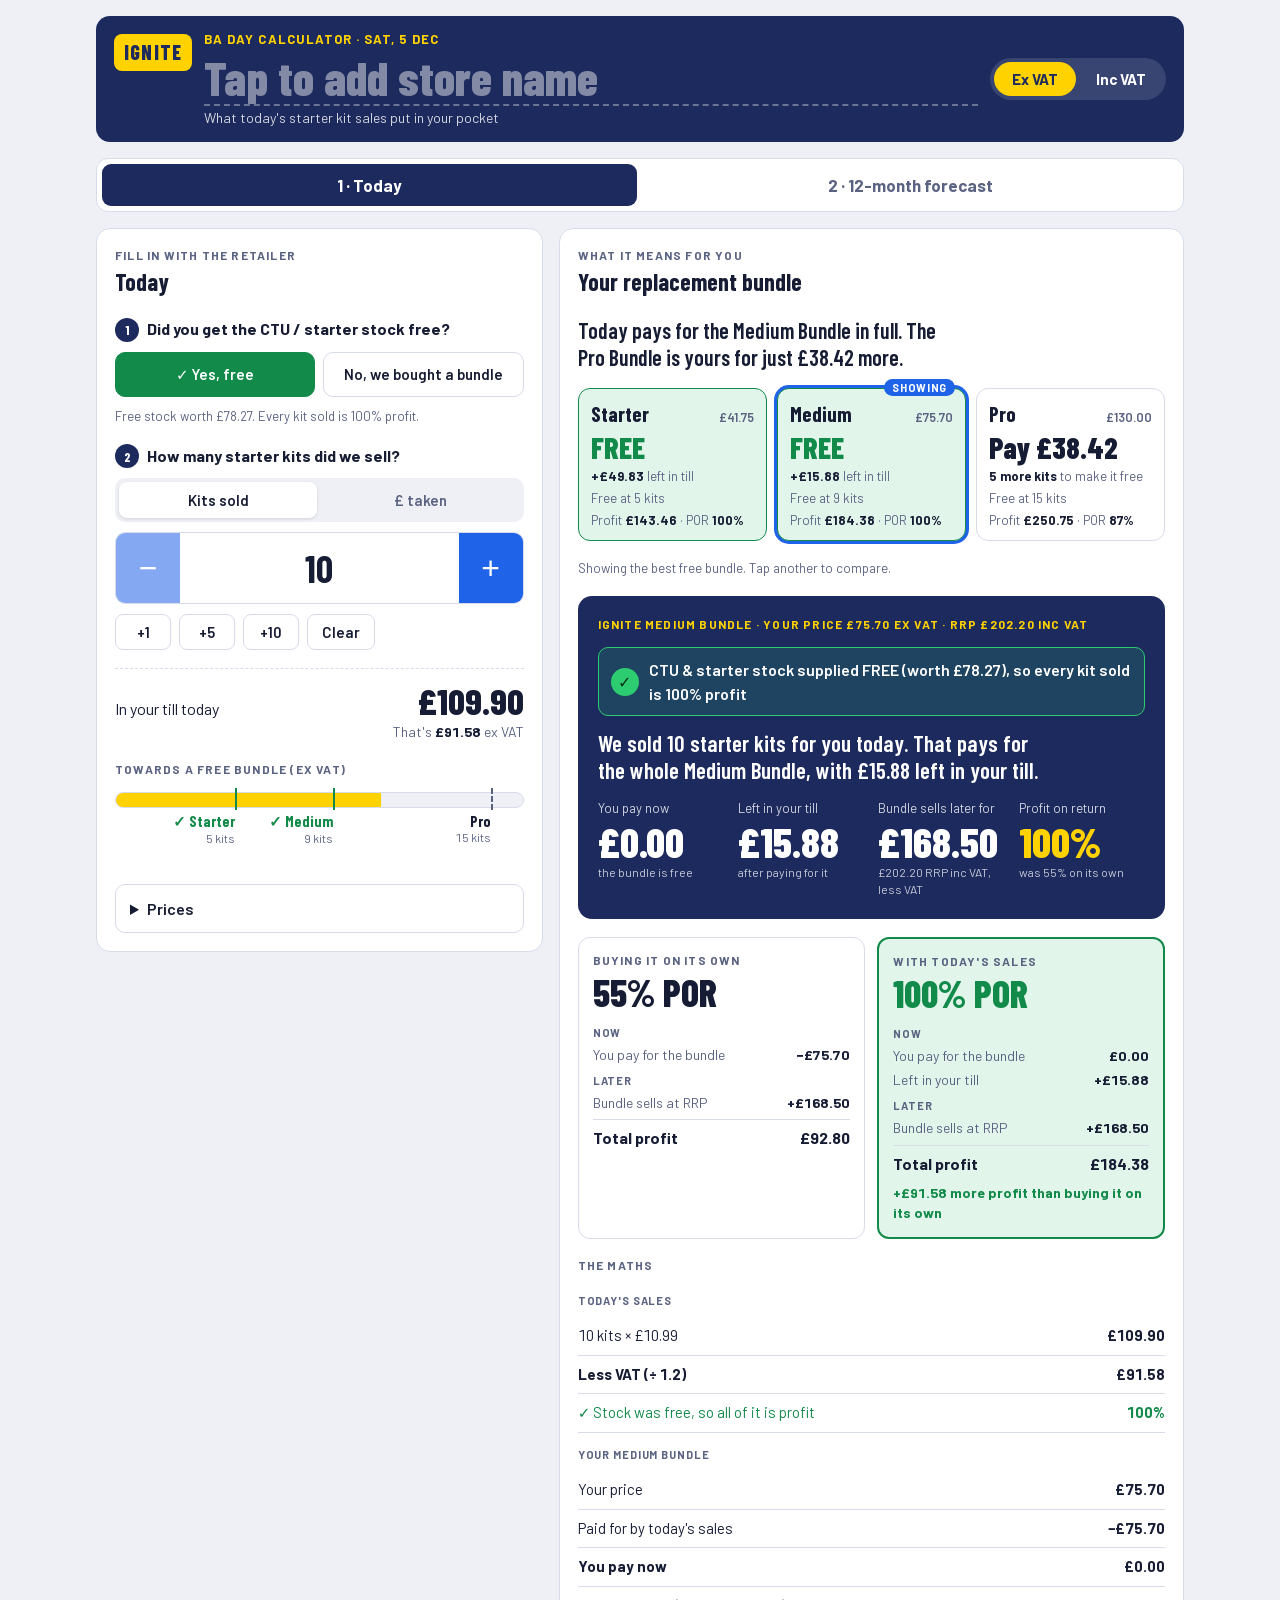
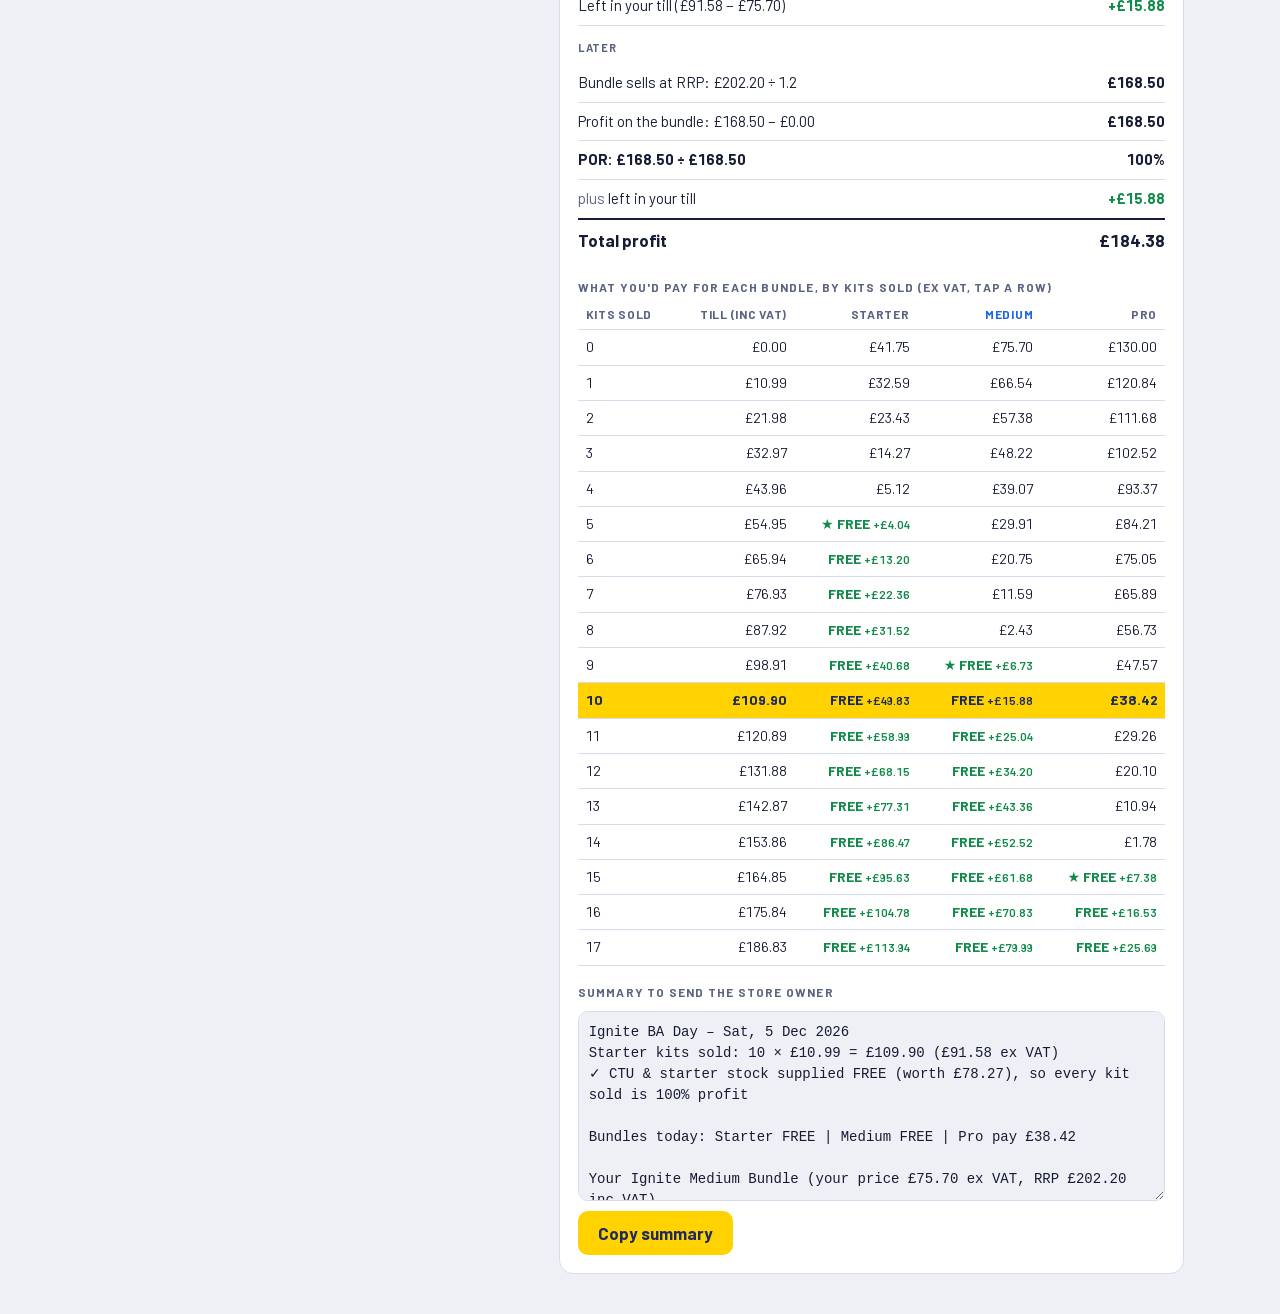
==== commit 17c68610: "Add Ex VAT / Inc VAT switch across both pages A switch in the header shows every £ figure ex VAT (de" ====
--- a/index.html
+++ b/index.html
@@ -43,18 +43,19 @@
   --r: 14px;
   --c-today: #b58500;
   --c-reg: #1f63e8;
+  --c-new: #0f9d8a;
 }
 @media (prefers-color-scheme: dark) {
   :root:not([data-theme="light"]) {
     --navy: #16204a; --navy-ink: #ffffff; --yellow: #ffd200; --yellow-ink: #16204a; --blue: #5b8dff;
     --bg: #0d1226; --surface: #161d38; --fg: #eef0fa; --muted: #9aa2c4; --line: #2a3359;
-    --good: #4fd48a; --good-bg: #133626; --warn: #f2b84b; --c-today: #b88a00; --c-reg: #4f7ff0; color-scheme: dark;
+    --good: #4fd48a; --good-bg: #133626; --warn: #f2b84b; --c-today: #b88a00; --c-reg: #4f7ff0; --c-new: #13a08c; color-scheme: dark;
   }
 }
 :root[data-theme="dark"] {
   --navy: #16204a; --navy-ink: #ffffff; --yellow: #ffd200; --yellow-ink: #16204a; --blue: #5b8dff;
   --bg: #0d1226; --surface: #161d38; --fg: #eef0fa; --muted: #9aa2c4; --line: #2a3359;
-  --good: #4fd48a; --good-bg: #133626; --warn: #f2b84b; --c-today: #b88a00; --c-reg: #4f7ff0; color-scheme: dark;
+  --good: #4fd48a; --good-bg: #133626; --warn: #f2b84b; --c-today: #b88a00; --c-reg: #4f7ff0; --c-new: #13a08c; color-scheme: dark;
 }
 * { box-sizing: border-box; }
 [hidden] { display: none !important; }
@@ -78,6 +79,9 @@
 .storehead textarea:hover, .storehead textarea:placeholder-shown { border-bottom-color: rgba(255,255,255,.35); }
 .storehead textarea:focus-visible { outline: none; border-bottom-color: var(--yellow); }
 .sr { position: absolute; width: 1px; height: 1px; overflow: hidden; clip: rect(0 0 0 0); white-space: nowrap; }
+.vattoggle { display: grid; grid-template-columns: 1fr 1fr; gap: 4px; background: rgba(255,255,255,.12); border-radius: 99px; padding: 4px; }
+.vattoggle button { border: 0; background: transparent; color: var(--navy-ink); font: 700 15px var(--body); padding: 8px 16px; border-radius: 99px; cursor: pointer; white-space: nowrap; }
+.vattoggle button[aria-pressed="true"] { background: var(--yellow); color: var(--yellow-ink); }
 .vatnote { font-size: 13px; font-weight: 600; background: rgba(255,255,255,.12); padding: 6px 12px; border-radius: 99px; }
 
 .grid { display: grid; gap: 16px; grid-template-columns: 1fr; }
@@ -160,6 +164,7 @@
 .hero-row { display: grid; grid-template-columns: repeat(auto-fit, minmax(120px, 1fr)); gap: 14px; }
 .stepper input::-webkit-outer-spin-button, .stepper input::-webkit-inner-spin-button { -webkit-appearance: none; margin: 0; }
 .stepper input { -moz-appearance: textfield; }
+.hero-row.two { grid-template-columns: repeat(2, minmax(0, 1fr)); }
 .stat { display: grid; gap: 2px; align-content: start; }
 .stat .k { font-size: 13px; opacity: .8; }
 .stat .v { font: 800 clamp(30px, 4.2vw, 42px) / 1 var(--display); }
@@ -246,7 +251,10 @@
         <p>What today's starter kit sales put in your pocket</p>
       </div>
     </div>
-    <span class="vatnote">All £ figures ex VAT, as on Vape Local</span>
+    <div class="vattoggle" role="group" aria-label="Show £ figures">
+      <button type="button" data-vatmode="ex" aria-pressed="true">Ex VAT</button>
+      <button type="button" data-vatmode="inc" aria-pressed="false">Inc VAT</button>
+    </div>
   </header>
 
   <div class="tabs" role="tablist" aria-label="Pages">
@@ -309,11 +317,11 @@
       <div class="takings">
         <span>In your till today</span>
         <b class="num" id="takings">£0.00</b>
-        <span class="exv num">That's <strong id="takingsEx">£0.00</strong> ex VAT</span>
+        <span class="exv num" id="takingsNote"></span>
       </div>
 
       <div class="q">
-        <div class="eyebrow">Towards a free bundle (ex VAT)</div>
+        <div class="eyebrow">Towards a free bundle (<span class="vt">ex VAT</span>)</div>
         <div class="track">
           <div class="rail" role="progressbar" aria-label="Today's takings towards the bundles" aria-valuemin="0" aria-valuemax="100" id="rail"><div class="fill" id="fill"></div></div>
           <div class="marks num" id="marks"></div>
@@ -387,7 +395,7 @@
       </div>
 
       <div>
-        <div class="eyebrow" style="margin-bottom:4px">What you'd pay for each bundle, by kits sold (tap a row)</div>
+        <div class="eyebrow" style="margin-bottom:4px">What you'd pay for each bundle, by kits sold (<span class="vt">ex VAT</span>, tap a row)</div>
         <div class="ladder-wrap">
           <table class="ladder num">
             <thead><tr><th>Kits sold</th><th>Till (inc VAT)</th><th id="hStarter">Starter</th><th id="hMedium">Medium</th><th id="hPro">Pro</th></tr></thead>
@@ -414,6 +422,21 @@
         <h2 id="fIn">Your new regulars</h2>
       </div>
       <p class="hint" id="fFrom"></p>
+
+      <div class="q">
+        <div class="label"><span class="n">3</span>Will you get behind Ignite?</div>
+        <div class="yn" role="group" aria-label="Is the retailer engaged">
+          <button type="button" class="yes" id="engYes" aria-pressed="true">✓ Yes, engaged</button>
+          <button type="button" class="no" id="engNo" aria-pressed="false">Not yet</button>
+        </div>
+        <p class="hint">Engaged means Ignite is on display, kept in stock and recommended by staff. That brings new customers in every week.</p>
+        <div class="fields num" id="newBox" style="padding:0">
+          <label class="full">New Ignite customers a week
+            <input id="fNew" type="number" inputmode="numeric" min="0" step="1" value="2">
+          </label>
+        </div>
+      </div>
+
       <div class="fields num" style="padding:0">
         <label>Customers who come back (%)
           <input id="fRate" type="number" inputmode="numeric" min="0" max="100" step="1" value="30">
@@ -435,11 +458,12 @@
           <input id="fMonths" type="number" inputmode="numeric" min="1" max="24" step="1" value="12">
         </label>
       </div>
-      <p class="hint">Spend per visit is an average across Ignite pods and refills. Margin is 55% to match Vape Local bundle pricing. Change either to suit the store.</p>
+      <p class="hint">Spend per visit is an average across Ignite pods and refills. New customers each buy a starter kit at the kit price on page 1. Margin is 55% to match Vape Local bundle pricing.</p>
       <div style="display:grid;gap:8px">
         <div class="eyebrow">How it works</div>
         <ol class="hint" style="margin:0;padding-left:18px;display:grid;gap:4px;font-size:14px">
-          <li>Some of today's kit buyers come back for pods and refills.</li>
+          <li>Some of today's kit buyers come back every week for pods and refills.</li>
+          <li>If you're engaged, new customers buy a starter kit every week, and the same share of them come back too. Your regulars snowball.</li>
           <li>Their first purchases sell through the bundle today paid for. That profit is already on page 1.</li>
           <li>After that you reorder, and every sale makes your margin on top.</li>
         </ol>
@@ -453,24 +477,29 @@
       </div>
       <p class="pick" id="fPick"></p>
       <div class="flow num">
-        <div><span>Kits sold today</span><b id="fKits"></b></div>
-        <div><span>New regulars</span><b id="fRegs"></b><span id="fRegsS"></span></div>
-        <div><span>Their spend a month</span><b id="fMonthly"></b><span id="fMonthlyS"></span></div>
+        <div><span>Regulars from today</span><b id="fRegs"></b><span id="fRegsS"></span></div>
+        <div><span>New customers a week</span><b id="fNewV"></b><span id="fNewS"></span></div>
+        <div><span id="fEndK"></span><b id="fEndRegs"></b><span id="fEndS"></span></div>
         <div><span>Bundle sold through in</span><b id="fSellThrough"></b><span id="fSellS"></span></div>
       </div>
 
       <div class="hero">
         <div class="eyebrow" id="fHeroTitle"></div>
-        <div class="hero-row num">
+        <div class="hero-row num two">
           <div class="stat"><span class="k">Today's deal (page 1)</span><span class="v" id="fToday"></span><span class="s" id="fTodayS"></span></div>
-          <div class="stat"><span class="k">Profit on reorders</span><span class="v" id="fReorder"></span><span class="s" id="fReorderS"></span></div>
+          <div class="stat"><span class="k">Reorders: today's regulars</span><span class="v" id="fReorder"></span><span class="s" id="fReorderS"></span></div>
+          <div class="stat" id="fGrowthStat"><span class="k">Extra from getting behind it</span><span class="v" id="fGrowth"></span><span class="s" id="fGrowthS"></span></div>
           <div class="stat"><span class="k">Total profit</span><span class="v y" id="fTotal"></span><span class="s" id="fTotalS"></span></div>
         </div>
       </div>
 
       <div style="display:grid;gap:8px">
-        <div class="eyebrow">Profit building up, month by month (ex VAT)</div>
-        <div class="legend"><span><i style="background:var(--c-today)"></i>Today's deal</span><span><i style="background:var(--c-reg)"></i>Profit on reorders from regulars</span></div>
+        <div class="eyebrow">Profit building up, month by month (<span class="vt">ex VAT</span>)</div>
+        <div class="legend">
+          <span><i style="background:var(--c-today)"></i>Today's deal</span>
+          <span><i style="background:var(--c-reg)"></i>Reorders from today's regulars</span>
+          <span id="legNew"><i style="background:var(--c-new)"></i>Extra from new customers (engaged)</span>
+        </div>
         <div class="chart-wrap"><svg class="chart num" id="fChart" role="img" aria-label="Cumulative profit by month"></svg><div class="tip" id="fTip" hidden></div></div>
       </div>
 
@@ -478,12 +507,12 @@
         <div class="eyebrow" style="margin-bottom:4px">Month by month</div>
         <div class="ladder-wrap">
           <table class="ftable num">
-            <thead><tr><th>Month</th><th>Regulars' sales (inc VAT)</th><th>Bundle stock left</th><th>Reorder profit</th><th>Total profit so far</th></tr></thead>
+            <thead><tr><th>Month</th><th>Regulars</th><th>Ignite sales that month (<span class="vt">ex VAT</span>)</th><th>Bundle stock left</th><th>Total profit so far</th></tr></thead>
             <tbody id="fRows"></tbody>
           </table>
         </div>
       </div>
-      <p class="hint">A forecast, not a promise. It assumes regulars keep buying for the whole period. All £ figures ex VAT unless shown.</p>
+      <p class="hint">A forecast, not a promise. It assumes regulars keep buying for the whole period. All £ figures <span class="vt">ex VAT</span> unless shown.</p>
     </section>
   </div>
 </div>
@@ -497,8 +526,8 @@
   var PRICE_IDS = Object.keys(DEFAULT_PRICES);
   var $ = function (id) { return document.getElementById(id); };
   // sel: the bundle the retailer is looking at; null means follow the best free bundle.
-  var state = { mode: "kits", kits: 10, cash: 50, free: true, bought: "starter", sel: null, tab: "today" };
-  var FORECAST_IDS = ["fRate", "fSpend", "fFreq", "fMargin", "fMonths"];
+  var state = { mode: "kits", kits: 10, cash: 50, free: true, bought: "starter", sel: null, tab: "today", engaged: true, vat: "ex" };
+  var FORECAST_IDS = ["fNew", "fRate", "fSpend", "fFreq", "fMargin", "fMonths"];
 
   function num(v) { var n = parseFloat(v); return isFinite(n) && n > 0 ? n : 0; }
   function r2(n) { return Math.round(n * 100) / 100; }
@@ -510,46 +539,52 @@
       var s = JSON.parse(localStorage.getItem("ignite-ba-calc-v2") || "null");
       if (!s) return;
       PRICE_IDS.concat(["store"], FORECAST_IDS).forEach(function (k) { if (s[k] != null) $(k).value = s[k]; });
-      ["mode", "kits", "cash", "free", "bought", "sel"].forEach(function (k) { if (s[k] !== undefined) state[k] = s[k]; });
+      ["mode", "kits", "cash", "free", "bought", "sel", "engaged", "vat"].forEach(function (k) { if (s[k] !== undefined) state[k] = s[k]; });
       if (KEYS.indexOf(state.bought) < 0) state.bought = "starter";
       if (state.sel !== null && KEYS.indexOf(state.sel) < 0) state.sel = null;
     } catch (e) {}
   }
   function save() {
     try {
-      var s = { mode: state.mode, kits: state.kits, cash: state.cash, free: state.free, bought: state.bought, sel: state.sel, store: $("store").value };
+      var s = { mode: state.mode, kits: state.kits, cash: state.cash, free: state.free, bought: state.bought, sel: state.sel, engaged: state.engaged, vat: state.vat, store: $("store").value };
       PRICE_IDS.concat(FORECAST_IDS).forEach(function (k) { s[k] = $(k).value; });
       localStorage.setItem("ignite-ba-calc-v2", JSON.stringify(s));
     } catch (e) {}
   }
 
+  // Everything is worked out in one VAT basis: ex VAT (as on Vape Local) or inc VAT.
+  // Ex VAT: inc-VAT prices (RRP, kit price, till) are divided by 1.2. Inc VAT: ex-VAT prices (your price, CTU value) are × 1.2.
+  // Percentages (POR, margin) are the same either way.
+  function inc() { return state.vat === "inc"; }
+  function VT() { return inc() ? " inc VAT" : " ex VAT"; }
   function inputs() {
-    var p = { kit: num($("kitPrice").value), ctu: num($("ctuValue").value), b: {} };
+    var up = inc() ? VAT : 1, down = inc() ? 1 : VAT;
+    var p = { kit: num($("kitPrice").value), ctu: r2(num($("ctuValue").value) * up), b: {}, down: down };
     KEYS.forEach(function (k) {
       var cost = num($(k + "Cost").value), rrp = num($(k + "Rrp").value);
-      p.b[k] = { key: k, name: "Ignite " + NAMES[k] + " Bundle", short: NAMES[k], cost: cost, rrp: rrp, rrpEx: r2(rrp / VAT) };
+      p.b[k] = { key: k, name: "Ignite " + NAMES[k] + " Bundle", short: NAMES[k], cost: r2(cost * up), rrp: rrp, rrpV: r2(rrp / down) };
     });
-    p.kitEx = p.kit / VAT;
+    p.kitV = p.kit / down;
     // When the stock was bought, kits sold cost what that bundle cost per £ of ex-VAT retail.
     var src = p.b[state.bought];
-    p.costShare = src.rrpEx > 0 ? src.cost / src.rrpEx : 0;
-    p.kitCost = r2(p.kitEx * p.costShare);
+    p.costShare = src.rrpV > 0 ? src.cost / src.rrpV : 0;
+    p.kitCost = r2(p.kitV * p.costShare);
     return p;
   }
 
-  // The one calculation everything uses. All figures ex VAT.
+  // The one calculation everything uses, in the chosen VAT basis.
   // takingsEx goes towards the bundle; whatever is over stays in the till.
   function deal(takingsEx, b, p) {
     var pay = Math.max(0, r2(b.cost - takingsEx));
     var left = Math.max(0, r2(takingsEx - b.cost));
-    var bundleProfit = r2(b.rrpEx - pay);              // made when the bundle stock sells at RRP
+    var bundleProfit = r2(b.rrpV - pay);              // made when the bundle stock sells at RRP
     var stockCost = state.free ? 0 : r2(takingsEx * p.costShare);
     var total = r2(bundleProfit + left - stockCost);
-    var kitsToFree = p.kitEx > 0 ? Math.ceil(b.cost / p.kitEx - 1e-9) : 0;
+    var kitsToFree = p.kitV > 0 ? Math.ceil(b.cost / p.kitV - 1e-9) : 0;
     return {
       pay: pay, left: left, bundleProfit: bundleProfit, stockCost: stockCost, total: total,
-      por: b.rrpEx > 0 ? bundleProfit / b.rrpEx : 0, isFree: pay === 0 && b.cost > 0, kitsToFree: kitsToFree,
-      baseProfit: r2(b.rrpEx - b.cost), basePor: b.rrpEx > 0 ? (b.rrpEx - b.cost) / b.rrpEx : 0
+      por: b.rrpV > 0 ? bundleProfit / b.rrpV : 0, isFree: pay === 0 && b.cost > 0, kitsToFree: kitsToFree,
+      baseProfit: r2(b.rrpV - b.cost), basePor: b.rrpV > 0 ? (b.rrpV - b.cost) / b.rrpV : 0
     };
   }
 
@@ -557,9 +592,9 @@
     var p = inputs();
     var kitsMode = state.mode === "kits";
     var till = kitsMode ? r2(state.kits * p.kit) : r2(state.cash);
-    var tillEx = r2(till / VAT);
+    var tillV = r2(till / p.down);
     var kitsSold = kitsMode ? state.kits : (p.kit > 0 ? Math.floor(till / p.kit + 1e-9) : 0);
-    var D = {}; KEYS.forEach(function (k) { D[k] = deal(tillEx, p.b[k], p); });
+    var D = {}; KEYS.forEach(function (k) { D[k] = deal(tillV, p.b[k], p); });
     var freeKeys = KEYS.filter(function (k) { return D[k].isFree; });
     var best = freeKeys.length ? freeKeys[freeKeys.length - 1] : null;
     var next = KEYS[freeKeys.length] || null;
@@ -573,27 +608,29 @@
     document.querySelectorAll("[data-bought]").forEach(function (x) { x.setAttribute("aria-pressed", x.dataset.bought === state.bought); });
     $("freeHint").textContent = state.free
       ? "Free stock worth " + gbp(p.ctu) + ". Every kit sold is 100% profit."
-      : "Kits from the " + p.b[state.bought].short + " Bundle cost you " + gbp(p.kitCost) + " each, so each kit sold makes " + pct(1 - p.costShare) + " margin (" + gbp(p.kitEx - p.kitCost) + ").";
+      : "Kits from the " + p.b[state.bought].short + " Bundle cost you " + gbp(p.kitCost) + " each, so each kit sold makes " + pct(1 - p.costShare) + " margin (" + gbp(p.kitV - p.kitCost) + ").";
 
     // 2. takings
     $("takings").textContent = gbp(till);
-    $("takingsEx").textContent = gbp(tillEx);
+    $("takingsNote").innerHTML = inc() ? "Includes <strong>" + gbp(till - r2(till / VAT)) + "</strong> VAT" : "That's <strong>" + gbp(tillV) + "</strong> ex VAT";
+    document.querySelectorAll(".vt").forEach(function (e) { e.textContent = VT().trim(); });
+    document.querySelectorAll("[data-vatmode]").forEach(function (x) { x.setAttribute("aria-pressed", x.dataset.vatmode === state.vat); });
 
     // Track: scale to the biggest bundle, markers where each becomes free
     var maxCost = Math.max(p.b.pro.cost, p.b.medium.cost, p.b.starter.cost, 1);
-    var scale = Math.max(maxCost * 1.08, tillEx);
-    $("fill").style.width = Math.min(100, tillEx / scale * 100) + "%";
-    $("rail").setAttribute("aria-valuenow", Math.round(Math.min(1, tillEx / maxCost) * 100));
+    var scale = Math.max(maxCost * 1.08, tillV);
+    $("fill").style.width = Math.min(100, tillV / scale * 100) + "%";
+    $("rail").setAttribute("aria-valuenow", Math.round(Math.min(1, tillV / maxCost) * 100));
     $("marks").innerHTML = KEYS.map(function (k) {
       return "<span class='mk" + (D[k].isFree ? " hit" : "") + "' style='left:" + (p.b[k].cost / scale * 100) + "%'><b>" + (D[k].isFree ? "✓ " : "") + NAMES[k] + "</b>" + D[k].kitsToFree + " kits</span>";
     }).join("");
 
     // Recommendation
     var pick;
-    if (tillEx <= 0) pick = "Sell " + D.starter.kitsToFree + " kits and the Starter Bundle is free.";
+    if (tillV <= 0) pick = "Sell " + D.starter.kitsToFree + " kits and the Starter Bundle is free.";
     else if (!best) {
       var more = Math.max(0, D.starter.kitsToFree - kitsSold);
-      pick = "Today takes " + gbp(tillEx) + " off your bundle. " + more + " more kit" + (more === 1 ? "" : "s") + " and the Starter Bundle is free.";
+      pick = "Today takes " + gbp(tillV) + " off your bundle. " + more + " more kit" + (more === 1 ? "" : "s") + " and the Starter Bundle is free.";
     } else if (next) pick = "Today pays for the " + p.b[best].short + " Bundle in full. The " + p.b[next].short + " Bundle is yours for just " + gbp(D[next].pay) + " more.";
     else pick = "Today pays for the Pro Bundle, the biggest one, in full.";
     $("pick").textContent = pick;
@@ -615,20 +652,20 @@
     $("autoBtn").hidden = !state.sel;
 
     // Hero for the selected bundle
-    $("heroTitle").textContent = b.name + " · your price " + gbp(b.cost) + " · RRP " + gbp(b.rrp) + " inc VAT";
+    $("heroTitle").textContent = b.name + " · your price " + gbp(b.cost) + VT() + " · RRP " + gbp(b.rrp) + " inc VAT";
     $("freeTick").hidden = !state.free;
     $("freeTickText").textContent = "CTU & starter stock supplied FREE (worth " + gbp(p.ctu) + "), so every kit sold is 100% profit";
     var sold = kitsMode ? state.kits + " starter kit" + (state.kits === 1 ? "" : "s") : gbp(till) + " of stock";
     var head;
     if (till <= 0) head = "Bought on its own, the " + b.short + " Bundle costs you " + gbp(b.cost) + " and makes " + pct(d.basePor) + " POR.";
     else if (d.isFree) head = "We sold " + sold + " for you today. That pays for the whole " + b.short + " Bundle" + (d.left > 0 ? ", with " + gbp(d.left) + " left in your till." : ".");
-    else head = "We sold " + sold + " for you today. That takes " + gbp(tillEx) + " off the " + b.short + " Bundle, so you pay just " + gbp(d.pay) + ".";
+    else head = "We sold " + sold + " for you today. That takes " + gbp(tillV) + " off the " + b.short + " Bundle, so you pay just " + gbp(d.pay) + ".";
     $("headline").textContent = head;
     $("sPay").textContent = gbp(d.pay);
     $("sPayS").textContent = d.isFree ? "the bundle is free" : "instead of " + gbp(b.cost);
     $("sLeft").textContent = gbp(d.left);
-    $("sLater").textContent = gbp(b.rrpEx);
-    $("sLaterS").textContent = gbp(b.rrp) + " RRP inc VAT";
+    $("sLater").textContent = gbp(b.rrpV);
+    $("sLaterS").textContent = inc() ? "at RRP" + VT() : gbp(b.rrp) + " RRP inc VAT, less VAT";
     $("sPor").textContent = pct(d.por);
     $("sPorS").textContent = "was " + pct(d.basePor) + " on its own";
 
@@ -641,7 +678,7 @@
         if (d.left > 0) L.push(["Left in your till", "+" + gbp(d.left)]);
       }
       L.push(["Later"]);
-      L.push(["Bundle sells at RRP", "+" + gbp(b.rrpEx)]);
+      L.push(["Bundle sells at RRP", "+" + gbp(b.rrpV)]);
       if (!isBase && d.stockCost > 0) L.push(["Cost of kits sold today", "−" + gbp(d.stockCost)]);
       L.push(["Total profit", gbp(isBase ? d.baseProfit : d.total), "tot"]);
       return L.map(function (l) {
@@ -660,20 +697,20 @@
     rows.push(["Today's sales", "", "sec"]);
     if (kitsMode) rows.push([state.kits + " kits × " + gbp(p.kit), gbp(till)]);
     else rows.push(["Taken in the till (inc VAT)", gbp(till)]);
-    rows.push(["Less VAT (÷ 1.2)", gbp(tillEx), "key"]);
+    if (!inc()) rows.push(["Less VAT (÷ 1.2)", gbp(tillV), "key"]);
     if (state.free) rows.push(["✓ Stock was free, so all of it is profit", "100%", "tick"]);
     else rows.push(["Kits came from your " + p.b[state.bought].short + " Bundle , costing " + gbp(p.kitCost) + " each", pct(1 - p.costShare) + " margin"]);
     rows.push(["Your " + b.short + " Bundle", "", "sec"]);
-    rows.push(["Your price", gbp(b.cost)]);
-    rows.push(["Paid for by today's sales", "−" + gbp(Math.min(tillEx, b.cost))]);
+    rows.push(["Your price" + (inc() ? " (" + gbp(b.cost / VAT) + " + VAT)" : ""), gbp(b.cost)]);
+    rows.push(["Paid for by today's sales", "−" + gbp(Math.min(tillV, b.cost))]);
     rows.push(["You pay now", gbp(d.pay), "key"]);
-    if (d.left > 0) rows.push(["Left in your till (" + gbp(tillEx) + " − " + gbp(b.cost) + ")", "+" + gbp(d.left), "good"]);
+    if (d.left > 0) rows.push(["Left in your till (" + gbp(tillV) + " − " + gbp(b.cost) + ")", "+" + gbp(d.left), "good"]);
     rows.push(["Later", "", "sec"]);
-    rows.push(["Bundle sells at RRP: " + gbp(b.rrp) + " ÷ 1.2", gbp(b.rrpEx)]);
-    rows.push(["Profit on the bundle: " + gbp(b.rrpEx) + " − " + gbp(d.pay), gbp(d.bundleProfit)]);
-    rows.push(["POR: " + gbp(d.bundleProfit) + " ÷ " + gbp(b.rrpEx), pct(d.por), "key"]);
+    rows.push([inc() ? "Bundle sells at RRP" : "Bundle sells at RRP: " + gbp(b.rrp) + " ÷ 1.2", gbp(b.rrpV)]);
+    rows.push(["Profit on the bundle: " + gbp(b.rrpV) + " − " + gbp(d.pay), gbp(d.bundleProfit)]);
+    rows.push(["POR: " + gbp(d.bundleProfit) + " ÷ " + gbp(b.rrpV), pct(d.por), "key"]);
     if (d.left > 0) rows.push(["<span style='color:var(--muted)'>plus</span> left in your till", "+" + gbp(d.left), "good"]);
-    if (d.stockCost > 0) rows.push(["<span style='color:var(--muted)'>minus</span> cost of kits sold: " + gbp(tillEx) + " × " + pct(p.costShare), "−" + gbp(d.stockCost), "minus"]);
+    if (d.stockCost > 0) rows.push(["<span style='color:var(--muted)'>minus</span> cost of kits sold: " + gbp(tillV) + " × " + pct(p.costShare), "−" + gbp(d.stockCost), "minus"]);
     rows.push(["Total profit", gbp(d.total), "total"]);
     $("maths").innerHTML = rows.map(function (rw) {
       return "<tr class='" + (rw[2] || "") + "'><td>" + rw[0] + "</td><td>" + rw[1] + "</td></tr>";
@@ -688,7 +725,7 @@
       steps.push(n);
     }
     $("ladder").innerHTML = steps.map(function (n) {
-      var ex = r2(r2(n * p.kit) / VAT);
+      var ex = r2(r2(n * p.kit) / p.down);
       var cells = KEYS.map(function (k) {
         var x = deal(ex, p.b[k], p);
         if (!x.isFree) return "<td>" + gbp(x.pay) + "</td>";
@@ -697,7 +734,7 @@
       return "<tr data-k='" + n + "'" + (kitsMode && n === state.kits ? " class='cur'" : "") + "><td>" + n + "</td><td>" + gbp(n * p.kit) + "</td>" + cells + "</tr>";
     }).join("");
 
-    var F = forecast({ kitsSold: kitsSold, b: b, d: d });
+    var F = forecast({ kitsSold: kitsSold, b: b, d: d, kitPrice: p.kit, down: p.down });
 
     // Summary
     var store = $("store").value.trim();
@@ -705,25 +742,25 @@
     var date = new Date().toLocaleDateString("en-GB", { weekday: "short", day: "numeric", month: "short", year: "numeric" });
     var out = [
       "Ignite BA Day" + (store ? " – " + store : "") + " – " + date,
-      (kitsMode ? "Starter kits sold: " + state.kits + " × " + gbp(p.kit) + " = " + gbp(till) : "Taken: " + gbp(till)) + " (" + gbp(tillEx) + " ex VAT)",
+      (kitsMode ? "Starter kits sold: " + state.kits + " × " + gbp(p.kit) + " = " + gbp(till) : "Taken: " + gbp(till)) + (inc() ? " inc VAT" : " (" + gbp(tillV) + " ex VAT)"),
       state.free ? "✓ CTU & starter stock supplied FREE (worth " + gbp(p.ctu) + "), so every kit sold is 100% profit"
                  : "Kits from your " + p.b[state.bought].short + " Bundle: " + pct(1 - p.costShare) + " margin",
       "",
       "Bundles today: " + KEYS.map(function (k) { return NAMES[k] + " " + (D[k].isFree ? "FREE" : "pay " + gbp(D[k].pay)); }).join(" | "),
       "",
-      "Your " + b.name + " (your price " + gbp(b.cost) + ", RRP " + gbp(b.rrp) + " inc VAT)",
+      "Your " + b.name + " (your price " + gbp(b.cost) + VT() + ", RRP " + gbp(b.rrp) + " inc VAT)",
       "  Now: you pay " + gbp(d.pay) + (d.left > 0 ? ", " + gbp(d.left) + " left in your till" : ""),
-      "  Later: the bundle sells for " + gbp(b.rrpEx) + " at RRP",
+      "  Later: the bundle sells for " + gbp(b.rrpV) + " at RRP",
       (d.stockCost > 0 ? "  Less cost of kits sold: " + gbp(d.stockCost) + "\n" : "") +
       "  Total profit: " + gbp(d.total) + " | POR " + pct(d.por),
       "  On its own it would be " + gbp(d.baseProfit) + " | POR " + pct(d.basePor) + (lift > 0 ? " (today adds " + gbp(lift) + ")" : ""),
       "",
-      "",
-      "Forecast (" + F.months + " months): " + F.regs + " regular" + (F.regs === 1 ? "" : "s") + " (" + pct(F.rate) + " of " + kitsSold + " kits) spending " + gbp(F.spend) + " " + F.freqText + " = " + gbp(F.monthlyInc) + " a month",
-      "  Sells through your " + b.short + " Bundle in " + F.sellText + ", then " + gbp(F.reorder) + " profit on reorders",
+      "Forecast (" + F.months + " months): " + F.regs + " regular" + (F.regs === 1 ? "" : "s") + " from today (" + pct(F.rate) + " of " + kitsSold + " kits), spending " + gbp(F.spend) + " " + F.freqText,
+      (F.newPerWeek > 0 ? "  Engaged: " + F.newPerWeek + " new customers a week → about " + F.endRegs + " regulars by month " + F.months + "\n" : "") +
+      "  Sells through your " + b.short + " Bundle in " + F.sellText + ", then reorders: " + gbp(F.baseReorder) + " profit from today's regulars" + (F.extra > 0 ? " + " + gbp(F.extra) + " from new customers" : ""),
       "  Total profit over " + F.months + " months: " + gbp(F.total),
       "",
-      "All figures ex VAT unless shown."
+      inc() ? "All figures inc VAT." : "All figures ex VAT unless shown."
     ];
     $("summary").value = out.join("\n");
 
@@ -733,79 +770,120 @@
   }
 
 
-  // Page 2: regulars forecast. Regulars' first purchases sell through the bundle (already counted on page 1);
-  // after that the store reorders and makes its margin on every sale.
+  // Page 2: regulars forecast, simulated week by week.
+  // Regulars: today's kit buyers × return rate. If the retailer is engaged, new customers buy a starter kit
+  // each week and the same share of them become regulars too, so the regular base snowballs.
+  // The first sales sell through the bundle (its profit is already on page 1); after that every sale makes the reorder margin.
+  function simulate(o) {
+    // Even months of 52/12 weeks. New regulars join steadily through the month, so on average half a month's worth are buying.
+    var wk = 52 / 12, regs = o.r0, cumV = 0, rows = [];
+    for (var m = 1; m <= o.months; m++) {
+      var joining = o.newPerWeek * o.rate * wk;
+      var salesInc = (regs + joining / 2) * o.spend * o.perYear / 12 + o.newPerWeek * wk * o.kitPrice;
+      cumV += salesInc / o.down;
+      regs += joining;
+      rows.push({ m: m, regs: regs, salesV: r2(salesInc / o.down), stockLeft: r2(Math.max(0, o.B - cumV)), reorder: r2(Math.max(0, cumV - o.B) * o.margin) });
+    }
+    return rows;
+  }
+
   function forecast(c) {
     var rate = Math.min(100, num($("fRate").value)) / 100;
     var spend = num($("fSpend").value);
     var perYear = +$("fFreq").value || 52;
     var margin = Math.min(100, num($("fMargin").value)) / 100;
     var months = Math.max(1, Math.min(24, Math.round(num($("fMonths").value)) || 12));
-    var regs = Math.round(c.kitsSold * rate);
-    var monthlyInc = r2(regs * spend * perYear / 12);
-    var monthlyEx = monthlyInc / VAT;
-    var B = c.b.rrpEx;
-    var sellMonths = monthlyEx > 0 ? B / monthlyEx : Infinity;
+    var newPerWeek = state.engaged ? num($("fNew").value) : 0;
+    var r0 = Math.round(c.kitsSold * rate);
+    var o = { r0: r0, rate: rate, spend: spend, perYear: perYear, margin: margin, months: months, kitPrice: c.kitPrice, B: c.b.rrpV, down: c.down };
+    var base = simulate(Object.assign({}, o, { newPerWeek: 0 }));      // today's regulars only
+    var grow = simulate(Object.assign({}, o, { newPerWeek: newPerWeek })); // plus new customers if engaged
+    var rows = grow.map(function (g, k) {
+      return { m: g.m, regs: g.regs, salesV: g.salesV, stockLeft: g.stockLeft, baseReorder: base[k].reorder, extra: r2(g.reorder - base[k].reorder), total: r2(c.d.total + g.reorder) };
+    });
+    var last = rows[rows.length - 1], lastBase = base[base.length - 1];
     var freqText = perYear === 52 ? "a week" : perYear === 26 ? "a fortnight" : "a month";
-    var rows = [], m;
-    for (m = 1; m <= months; m++) {
-      var cum = monthlyEx * m;
-      var reorderProfit = r2(Math.max(0, cum - B) * margin);
-      rows.push({ m: m, salesInc: r2(monthlyInc), stockLeft: r2(Math.max(0, B - cum)), reorder: reorderProfit, total: r2(c.d.total + reorderProfit) });
+    // Weeks until the bundle stock has sold through, from the same model (looking up to 10 years ahead)
+    var sellWeek = null, long = simulate(Object.assign({}, o, { newPerWeek: newPerWeek, months: 120 })), prevLeft = c.b.rrpV;
+    for (var k = 0; k < long.length; k++) {
+      if (long[k].stockLeft <= 0) {
+        var monthV = long[k].salesV, frac = monthV > 0 ? prevLeft / monthV : 1;
+        sellWeek = Math.max(1, Math.ceil((k + frac) * 52 / 12 - 1e-9));
+        break;
+      }
+      prevLeft = long[k].stockLeft;
     }
-    var last = rows[rows.length - 1];
-    var weeks = sellMonths * 52 / 12;
-    var sellText = !isFinite(sellMonths) ? "no time (no regulars)" : weeks < 13 ? Math.max(1, Math.ceil(weeks)) + " weeks" : (Math.round(sellMonths * 10) / 10) + " months";
-    if (!isFinite(sellMonths)) sellText = "–";
-    var F = { rate: rate, spend: spend, regs: regs, months: months, monthlyInc: monthlyInc, reorder: last.reorder, total: last.total, sellText: sellText, freqText: freqText };
-
+    var sellText = sellWeek === null ? "–" : sellWeek <= 12 ? sellWeek + " week" + (sellWeek === 1 ? "" : "s") : (Math.round(sellWeek / (52 / 12) * 10) / 10) + " months";
+    var endRegs = Math.round(last.regs);
+
+    $("engYes").setAttribute("aria-pressed", state.engaged);
+    $("engNo").setAttribute("aria-pressed", !state.engaged);
+    $("newBox").hidden = !state.engaged;
     $("fFrom").innerHTML = "From page 1: <b>" + c.kitsSold + " kits sold</b>, replacement <b>" + c.b.name + "</b>, " + (state.free ? "stock supplied free" : "stock bought in the " + NAMES[state.bought] + " Bundle") + ".";
-    $("fKits").textContent = c.kitsSold;
-    $("fRegs").textContent = regs;
-    $("fRegsS").textContent = pct(rate) + " come back";
-    $("fMonthly").textContent = gbp(monthlyInc);
-    $("fMonthlyS").textContent = gbp(spend) + " " + freqText + " each, inc VAT";
-    $("fSellThrough").textContent = isFinite(sellMonths) ? sellText : "–";
+    $("fRegs").textContent = r0;
+    $("fRegsS").textContent = pct(rate) + " of " + c.kitsSold + " kits";
+    $("fNewV").textContent = newPerWeek;
+    $("fNewS").textContent = state.engaged ? "each buys a " + gbp(c.kitPrice) + " kit" : "only if you get behind it";
+    $("fEndK").textContent = "Regulars by month " + months;
+    $("fEndRegs").textContent = endRegs;
+    $("fEndS").textContent = gbp(last.salesV) + " of Ignite sales that month (" + VT().trim() + ")";
+    $("fSellThrough").textContent = sellText;
     $("fSellS").textContent = "your " + c.b.short + " Bundle (" + gbp(c.b.rrp) + " RRP)";
-    if (regs === 0) $("fPick").textContent = c.kitsSold > 0 ? "Sell a few more kits today and some of those customers come back every " + freqText.replace("a ", "") + "." : "Every kit sold today brings customers back for pods and refills.";
-    else $("fPick").textContent = c.kitsSold + " kits today brings in about " + regs + " regular" + (regs === 1 ? "" : "s") + ". They sell through your " + c.b.short + " Bundle in " + sellText + ", then make you " + gbp(r2(monthlyEx * margin)) + " a month on reorders.";
+
+    var pick;
+    if (r0 === 0 && newPerWeek === 0) pick = "Sell more kits today, or get behind Ignite, and customers start coming back every week.";
+    else if (state.engaged && newPerWeek > 0) pick = "Get behind Ignite and your regulars grow from " + r0 + " to about " + endRegs + " in " + months + " months. That's " + gbp(last.extra) + " more profit than the BA day alone.";
+    else pick = c.kitsSold + " kits today brings in about " + r0 + " regular" + (r0 === 1 ? "" : "s") + ". They sell through your " + c.b.short + " Bundle in " + sellText + ", then make you " + gbp(r2(r0 * spend * perYear / 12 / c.down * margin)) + " a month on reorders.";
+    $("fPick").textContent = pick;
+
     $("fHeroTitle").textContent = "Over " + months + " months · " + c.b.name;
     $("fToday").textContent = gbp(c.d.total);
     $("fTodayS").textContent = "kits sold + " + c.b.short + " Bundle";
-    $("fReorder").textContent = gbp(last.reorder);
-    $("fReorderS").textContent = pct(margin) + " of regulars' spend after the bundle sells";
+    $("fReorder").textContent = gbp(last.baseReorder);
+    $("fReorderS").textContent = r0 + " regular" + (r0 === 1 ? "" : "s") + ", " + pct(margin) + " margin after the bundle sells";
+    $("fGrowthStat").hidden = !state.engaged;
+    $("fGrowth").textContent = gbp(last.extra);
+    $("fGrowthS").textContent = newPerWeek + " new customers a week, " + pct(rate) + " become regulars";
     $("fTotal").textContent = gbp(last.total);
     $("fTotalS").textContent = "vs " + gbp(c.d.baseProfit) + " buying the bundle on its own";
-
+    $("legNew").hidden = !state.engaged;
+
+    var soldMarked = false;
     $("fRows").innerHTML = rows.map(function (r) {
-      return "<tr" + (r.stockLeft === 0 && r.reorder > 0 && (r.m === 1 || rows[r.m - 2].stockLeft > 0) ? " class='sold'" : "") + "><td>" + r.m + "</td><td>" + gbp(r.salesInc) + "</td><td>" + (r.stockLeft > 0 ? gbp(r.stockLeft) : "Sold through") + "</td><td>" + gbp(r.reorder) + "</td><td>" + gbp(r.total) + "</td></tr>";
+      var mark = !soldMarked && r.stockLeft === 0;
+      if (mark) soldMarked = true;
+      return "<tr" + (mark ? " class='sold'" : "") + "><td>" + r.m + "</td><td>" + Math.round(r.regs) + "</td><td>" + gbp(r.salesV) + "</td><td>" + (r.stockLeft > 0 ? gbp(r.stockLeft) : "Sold through") + "</td><td>" + gbp(r.total) + "</td></tr>";
     }).join("");
     drawChart(rows, c.d.total);
-    return F;
-  }
-
-  // Stacked bars: today's deal (constant) under cumulative reorder profit. One axis, recessive grid.
+    return { rate: rate, spend: spend, regs: r0, endRegs: endRegs, months: months, newPerWeek: newPerWeek, freqText: freqText, sellText: sellText,
+             baseReorder: last.baseReorder, extra: last.extra, total: last.total, endSales: last.salesV };
+  }
+
+  // Stacked bars: today's deal, then reorders from today's regulars, then extra from new customers. One axis, recessive grid.
   function drawChart(rows, todayProfit) {
-    var svg = $("fChart"), W = 640, H = 260, L = 52, R = 8, T = 12, Bm = 28;
+    var svg = $("fChart"), W = 640, H = 260, L = 56, R = 8, T = 14, Bm = 28;
     var max = Math.max(1, rows[rows.length - 1].total);
     var step = niceStep(max / 4), top = Math.ceil(max / step) * step;
     var n = rows.length, bw = (W - L - R) / n, barW = Math.max(6, Math.min(36, bw * 0.62));
     function y(v) { return T + (H - T - Bm) * (1 - v / top); }
     var g = "<g class='grid'>";
-    for (var v = 0; v <= top + 1e-9; v += step) g += "<line x1='" + L + "' x2='" + (W - R) + "' y1='" + y(v) + "' y2='" + y(v) + "'/><text x='" + (L - 6) + "' y='" + (y(v) + 4) + "' text-anchor='end'>£" + Math.round(v) + "</text>";
+    for (var v = 0; v <= top + 1e-9; v += step) g += "<line x1='" + L + "' x2='" + (W - R) + "' y1='" + y(v) + "' y2='" + y(v) + "'/><text x='" + (L - 6) + "' y='" + (y(v) + 4) + "' text-anchor='end'>£" + Math.round(v).toLocaleString("en-GB") + "</text>";
     g += "</g>";
     var bars = "", hits = "";
     rows.forEach(function (r, i) {
       var cx = L + bw * i + bw / 2, x = cx - barW / 2;
-      var y0 = y(0), yT = y(todayProfit), yR = y(r.total);
-      // today's deal segment, rounded only where it is the top of the bar
-      bars += seg(x, yT, barW, y0 - yT, "var(--c-today)", r.reorder <= 0);
-      if (r.reorder > 0) bars += seg(x, yR, barW, Math.max(0, yT - yR - 2), "var(--c-reg)", true);
+      var parts = [[todayProfit, "var(--c-today)"], [r.baseReorder, "var(--c-reg)"], [r.extra, "var(--c-new)"]].filter(function (p) { return p[0] > 0; });
+      var acc = 0;
+      parts.forEach(function (p, k) {
+        var yTop = y(acc + p[0]), yBot = y(acc), gap = k > 0 ? 2 : 0;
+        bars += seg(x, yTop, barW, Math.max(0, yBot - yTop - gap), p[1], k === parts.length - 1);
+        acc += p[0];
+      });
       if (n <= 12 || i % 2 === 1 || i === n - 1) bars += "<text x='" + cx + "' y='" + (H - 8) + "' text-anchor='middle'>" + r.m + "</text>";
       hits += "<rect class='hit' data-i='" + i + "' x='" + (L + bw * i) + "' y='" + T + "' width='" + bw + "' height='" + (H - T - Bm) + "'/>";
     });
     var lastR = rows[rows.length - 1];
-    var label = "<text x='" + (L + bw * (n - 0.5)) + "' y='" + (y(lastR.total) - 6) + "' text-anchor='end' style='fill:var(--fg);font-weight:700'>" + gbp(lastR.total) + "</text>";
+    var label = "<text x='" + (L + bw * (n - 0.5)) + "' y='" + Math.max(10, y(lastR.total) - 6) + "' text-anchor='end' style='fill:var(--fg);font-weight:700'>" + gbp(lastR.total) + "</text>";
     svg.setAttribute("viewBox", "0 0 " + W + " " + H);
     svg.innerHTML = g + bars + label + "<text x='" + L + "' y='" + (H - 8) + "' text-anchor='end' dx='-6'>Month</text>" + hits;
     var tip = $("fTip");
@@ -815,7 +893,8 @@
       if (!h) { tip.hidden = true; return; }
       h.classList.add("on");
       var r = rows[+h.dataset.i], box = svg.getBoundingClientRect(), sc = box.width / W;
-      tip.innerHTML = "<b>Month " + r.m + ": " + gbp(r.total) + "</b>Today's deal " + gbp(todayProfit) + "<br>Reorder profit " + gbp(r.reorder) + (r.stockLeft > 0 ? "<br>Bundle stock left " + gbp(r.stockLeft) : "");
+      tip.innerHTML = "<b>Month " + r.m + ": " + gbp(r.total) + "</b>Today's deal " + gbp(todayProfit) + "<br>Reorders, today's regulars " + gbp(r.baseReorder) +
+        (r.extra > 0 ? "<br>Extra from new customers " + gbp(r.extra) : "") + "<br>" + Math.round(r.regs) + " regulars" + (r.stockLeft > 0 ? " · bundle stock left " + gbp(r.stockLeft) : "");
       tip.hidden = false;
       var half = tip.offsetWidth / 2, cxp = (L + bw * (+h.dataset.i) + bw / 2) * sc;
       tip.style.left = Math.max(half, Math.min(box.width - half, cxp)) + "px";
@@ -874,6 +953,9 @@
     if (t) { state.sel = t.dataset.tier; render(); }
   });
   FORECAST_IDS.forEach(function (id) { $(id).addEventListener("input", render); $(id).addEventListener("change", render); });
+  document.querySelectorAll("[data-vatmode]").forEach(function (x) { x.addEventListener("click", function () { state.vat = x.dataset.vatmode; render(); }); });
+  $("engYes").addEventListener("click", function () { state.engaged = true; render(); });
+  $("engNo").addEventListener("click", function () { state.engaged = false; render(); });
   $("tabToday").addEventListener("click", function () { setTab("today"); window.scrollTo(0, 0); });
   $("tabForecast").addEventListener("click", function () { setTab("forecast"); window.scrollTo(0, 0); });
   $("autoBtn").addEventListener("click", function () { state.sel = null; render(); });
